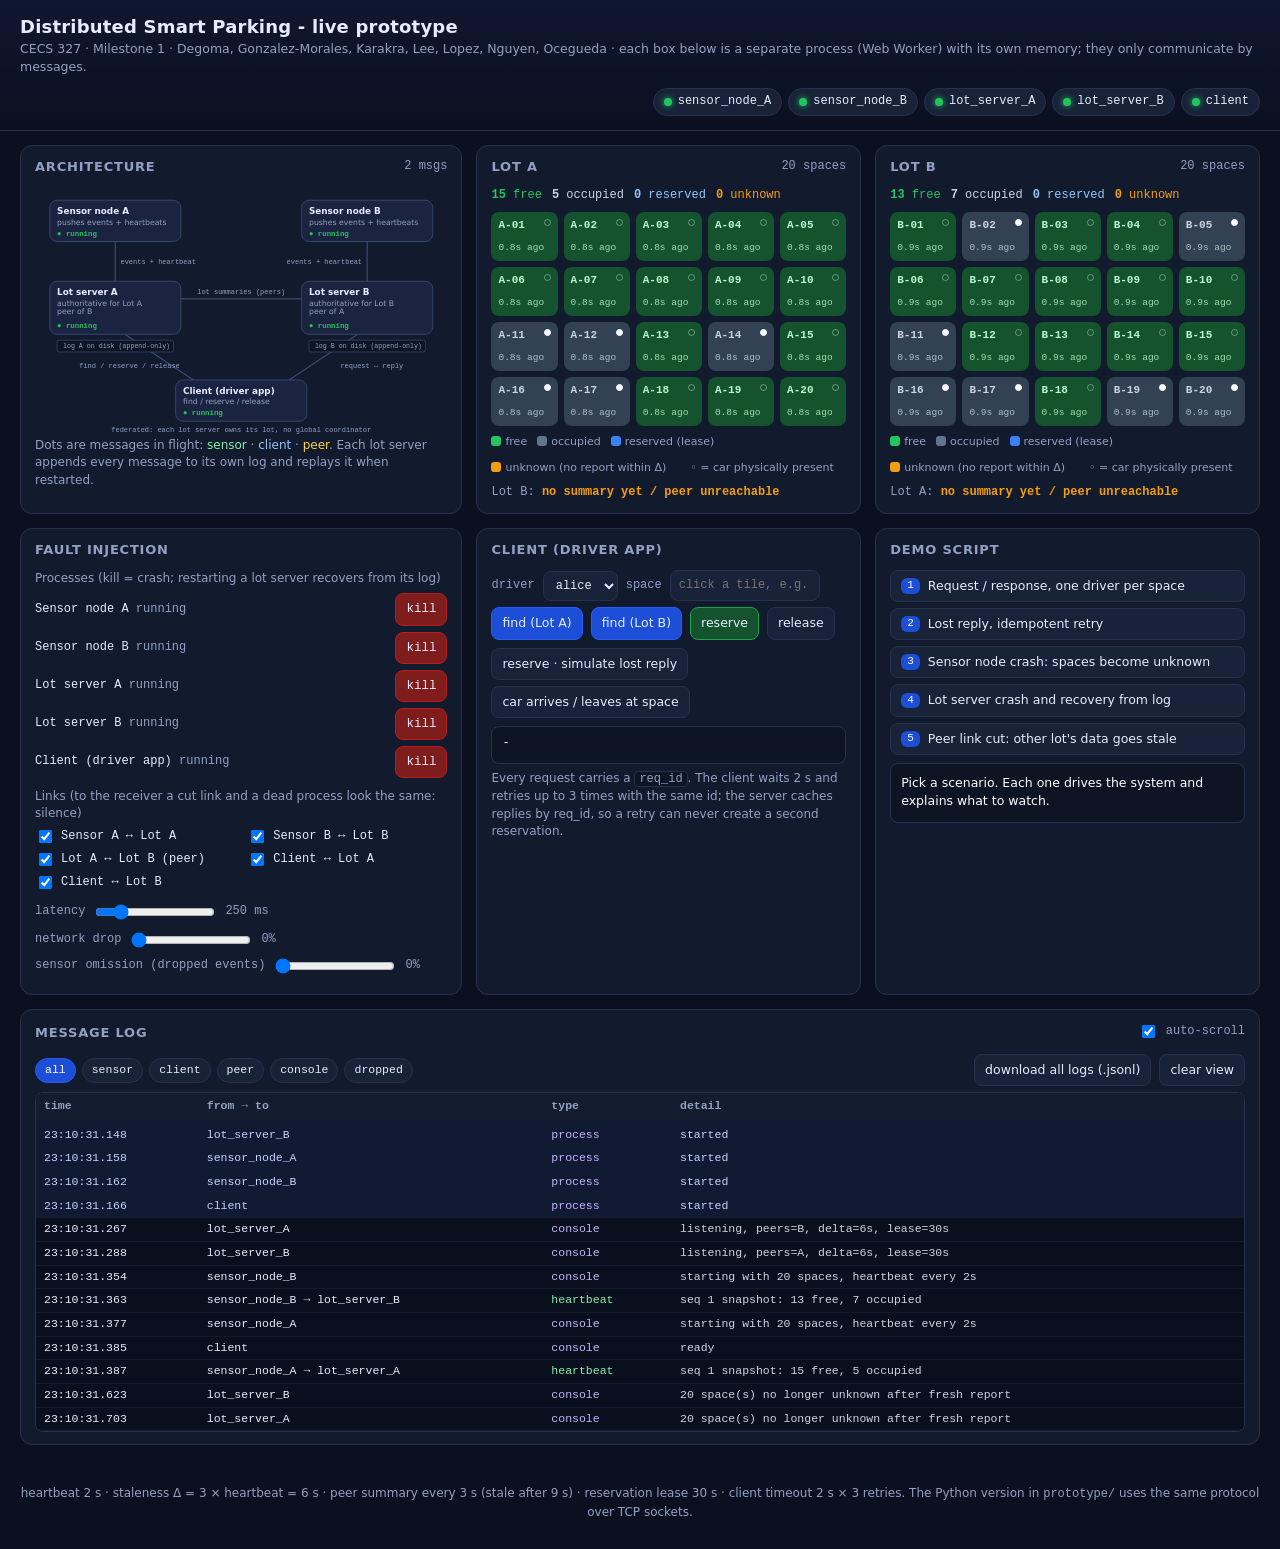
==== web/index.html @ 63653c77 "Web demo: dashboard page with lot maps, client panel and message log" ====
<!DOCTYPE html>
<html lang="en">
<head>
  <meta charset="utf-8">
  <meta name="viewport" content="width=device-width, initial-scale=1">
  <title>Distributed Smart Parking - CECS 327</title>
  <meta name="description" content="Milestone 1 prototype: sensor nodes, two lot servers and a driver client running as separate processes that only communicate by messages.">
  <link rel="stylesheet" href="style.css">
</head>
<body>

<header>
  <div>
    <h1>Distributed Smart Parking - live prototype</h1>
    <div class="sub">
      CECS 327 · Milestone 1 · Degoma, Gonzalez-Morales, Karakra, Lee, Lopez, Nguyen, Ocegueda ·
      each box below is a separate process (Web Worker) with its own memory; they only communicate by messages.
    </div>
  </div>
  <div class="pills" id="pills"></div>
</header>

<main>

  <!-- architecture diagram, drawn by diagram.js -->
  <section class="card">
    <h2>Architecture <span class="r" id="msgcount">0 msgs</span></h2>
    <svg id="diagram" viewBox="0 0 560 340" role="img"
         aria-label="Two sensor nodes push to two lot servers, which exchange summaries as peers; the client talks to either lot server."></svg>
    <div class="hint">
      Dots are messages in flight:
      <span style="color:#86efac">sensor</span> ·
      <span style="color:#93c5fd">client</span> ·
      <span style="color:#fcd34d">peer</span>.
      Each lot server appends every message to its own log and replays it when restarted.
    </div>
  </section>

  <!-- lot maps, filled by ui.js -->
  <section class="card" id="lotA"></section>
  <section class="card" id="lotB"></section>

  <section class="card">
    <h2>Fault injection</h2>
    <div class="hint" style="margin-bottom:6px">Processes (kill = crash; restarting a lot server recovers from its log)</div>
    <div class="procs" id="procs"></div>

    <div class="hint" style="margin:10px 0 4px">Links (to the receiver a cut link and a dead process look the same: silence)</div>
    <div class="links" id="links"></div>

    <div class="row" style="margin-top:10px">
      <label class="sl">latency
        <input type="range" id="latency" min="0" max="1500" step="50" value="250">
        <span id="latencyv">250 ms</span>
      </label>
      <label class="sl">network drop
        <input type="range" id="drop" min="0" max="0.6" step="0.05" value="0">
        <span id="dropv">0%</span>
      </label>
    </div>
    <div class="row">
      <label class="sl">sensor omission (dropped events)
        <input type="range" id="omit" min="0" max="0.8" step="0.1" value="0">
        <span id="omitv">0%</span>
      </label>
    </div>
  </section>

  <section class="card">
    <h2>Client (driver app)</h2>
    <div class="row">
      <label class="sl">driver
        <select id="who">
          <option>alice</option>
          <option>bob</option>
          <option>carol</option>
        </select>
      </label>
      <label class="sl">space
        <input type="text" id="space" placeholder="click a tile, e.g. A-03" style="width:150px">
      </label>
    </div>
    <div class="row">
      <button class="primary" id="btnFindA">find (Lot A)</button>
      <button class="primary" id="btnFindB">find (Lot B)</button>
      <button class="ok" id="btnReserve">reserve</button>
      <button id="btnRelease">release</button>
      <button id="btnLost" title="Sends the request, ignores the first reply, then retries with the same req_id">reserve · simulate lost reply</button>
    </div>
    <div class="row">
      <button id="btnCar" title="Tell the sensor node a car arrived at / left the selected space">car arrives / leaves at space</button>
    </div>
    <div class="reply" id="reply">-</div>
    <div class="hint" style="margin-top:6px">
      Every request carries a <kbd>req_id</kbd>. The client waits 2 s and retries up to 3 times with the same id;
      the server caches replies by req_id, so a retry can never create a second reservation.
    </div>
  </section>

  <section class="card">
    <h2>Demo script</h2>
    <div class="scen" id="scen"></div>
    <div class="narr" id="narr"><div>Pick a scenario. Each one drives the system and explains what to watch.</div></div>
  </section>

  <section class="card span3">
    <h2>Message log
      <span class="r"><label class="sl" style="display:inline-flex"><input type="checkbox" id="autoscroll" checked> auto-scroll</label></span>
    </h2>
    <div class="row" style="justify-content:space-between">
      <div class="chips" id="chips"></div>
      <div class="row" style="margin:0">
        <button id="btnDownload">download all logs (.jsonl)</button>
        <button id="btnClear">clear view</button>
      </div>
    </div>
    <div class="logwrap" id="logwrap">
      <table>
        <thead><tr><th>time</th><th>from → to</th><th>type</th><th>detail</th></tr></thead>
        <tbody id="log"></tbody>
      </table>
    </div>
  </section>

</main>

<footer>
  heartbeat 2 s · staleness Δ = 3 × heartbeat = 6 s · peer summary every 3 s (stale after 9 s) ·
  reservation lease 30 s · client timeout 2 s × 3 retries.
  The Python version in <code>prototype/</code> uses the same protocol over TCP sockets.
</footer>

<script src="js/config.js"></script>
<script src="js/network.js"></script>
<script src="js/ui.js"></script>
<script src="js/diagram.js"></script>
<script src="js/scenarios.js"></script>
<script src="js/main.js"></script>
</body>
</html>
---- web/style.css ----
/* Smart parking demo - styles */
:root {
  --bg: #0b1020;
  --panel: #121a2e;
  --panel-2: #182238;
  --line: #26324d;
  --text: #e6ecff;
  --muted: #93a0c2;

  /* space states */
  --free: #22c55e;
  --occupied: #64748b;
  --reserved: #3b82f6;
  --unknown: #f59e0b;
  --err: #ef4444;
  --accent: #7c9cff;

  --radius: 12px;
  --font: ui-sans-serif, system-ui, -apple-system, "Segoe UI", Roboto, Inter, sans-serif;
  --mono: ui-monospace, SFMono-Regular, Menlo, Consolas, monospace;
}
* {
  box-sizing: border-box;
}
html,body {
  margin: 0;
  background: var(--bg);
  color: var(--text);
  font-family: var(--font);
  font-size: 14px;
  line-height: 1.45;
}
a {
  color: var(--accent);
}
header {
  display: flex;
  flex-wrap: wrap;
  align-items: center;
  gap: 12px 24px;
  padding: 14px 20px;
  border-bottom: 1px solid var(--line);
  background: linear-gradient(180deg,#0f1730,#0b1020);
}
header h1 {
  font-size: 18px;
  margin: 0;
  font-weight: 700;
  letter-spacing: .2px;
}
header .sub {
  color: var(--muted);
  font-size: 12.5px;
}
.pills {
  display: flex;
  flex-wrap: wrap;
  gap: 6px;
  margin-left: auto;
}
.pill {
  display: inline-flex;
  align-items: center;
  gap: 6px;
  padding: 4px 10px;
  border-radius: 999px;
  background: var(--panel-2);
  border: 1px solid var(--line);
  font-size: 12px;
  font-family: var(--mono);
}
.pill i {
  width: 8px;
  height: 8px;
  border-radius: 50%;
  background: var(--free);
  box-shadow: 0 0 6px var(--free);
}
.pill.dead i {
  background: var(--err);
  box-shadow: 0 0 6px var(--err);
}
main {
  display: grid;
  grid-template-columns: 1.15fr 1fr 1fr;
  gap: 14px;
  padding: 14px 20px 40px;
  max-width: 1700px;
  margin: 0 auto;
}
.card {
  background: var(--panel);
  border: 1px solid var(--line);
  border-radius: var(--radius);
  padding: 12px 14px;
  min-width: 0;
}
.card h2 {
  font-size: 13px;
  text-transform: uppercase;
  letter-spacing: .8px;
  color: var(--muted);
  margin: 0 0 10px;
  font-weight: 600;
  display: flex;
  align-items: center;
  gap: 8px;
}
.card h2 .r {
  margin-left: auto;
  text-transform: none;
  letter-spacing: 0;
  font-weight: 500;
  font-family: var(--mono);
  font-size: 12px;
}
.span2 {
  grid-column: span 2;
}
.span3 {
  grid-column: span 3;
}

/* diagram */
#diagram {
  width: 100%;
  height: auto;
  display: block;
}
.node rect {
  fill: #1a2440;
  stroke: #3a4a70;
  stroke-width: 1.2;
  rx: 10;
}
.node.dead rect {
  stroke: var(--err);
  fill: #2a1420;
  stroke-dasharray: 4 3;
}
.node text {
  fill: var(--text);
  font-size: 12px;
  font-family: var(--font);
  font-weight: 600;
}
.node .role {
  fill: var(--muted);
  font-weight: 400;
  font-size: 10.5px;
}
.node .st {
  font-size: 10px;
  font-family: var(--mono);
  fill: var(--free);
}
.node.dead .st {
  fill: var(--err);
}
.edge {
  stroke: #3a4a70;
  stroke-width: 1.6;
  fill: none;
}
.edge.cut {
  stroke: var(--err);
  stroke-dasharray: 5 4;
}
.edge.flash {
  stroke: var(--accent);
  stroke-width: 2.4;
}
.elabel {
  fill: var(--muted);
  font-size: 9.5px;
  font-family: var(--mono);
}
.disk rect {
  fill: #0d1424;
  stroke: #3a4a70;
  rx: 3;
}
.disk text {
  fill: var(--muted);
  font-size: 9px;
  font-family: var(--mono);
}
.dot {
  fill: #c7d2fe;
  filter: drop-shadow(0 0 3px #7c9cff);
}
.dot.sensor {
  fill: #86efac;
}
.dot.client {
  fill: #93c5fd;
}
.dot.peer {
  fill: #fcd34d;
}
.dot.dropped {
  fill: var(--err);
}

/* lots */
.lot-sum {
  display: flex;
  gap: 10px;
  flex-wrap: wrap;
  margin-bottom: 8px;
  font-family: var(--mono);
  font-size: 12px;
}
.lot-sum b {
  font-weight: 700;
}
.grid {
  display: grid;
  grid-template-columns: repeat(5,1fr);
  gap: 6px;
}
.tile {
  position: relative;
  aspect-ratio: 1.35;
  border-radius: 8px;
  border: 1.5px solid transparent;
  display: flex;
  flex-direction: column;
  justify-content: space-between;
  padding: 5px 6px;
  cursor: pointer;
  font-family: var(--mono);
  font-size: 11px;
  transition: transform .12s,box-shadow .12s;
  background: #243049;
  color: #cbd5e1;
  user-select: none;
}
.tile:hover {
  transform: translateY(-1px);
}
.tile.sel {
  border-color: #fff;
  box-shadow: 0 0 0 2px rgba(255,255,255,.25);
}
.tile.free {
  background: #14532d;
  color: #bbf7d0;
}
.tile.occupied {
  background: #334155;
  color: #cbd5e1;
}
.tile.reserved {
  background: #1e3a8a;
  color: #bfdbfe;
}
.tile.unknown {
  background: repeating-linear-gradient(45deg,#4a3410 0 6px,#5c4214 6px 12px);
  color: #fde68a;
}
.tile .id {
  font-weight: 700;
}
.tile .meta {
  font-size: 9.5px;
  opacity: .85;
  white-space: nowrap;
  overflow: hidden;
  text-overflow: ellipsis;
}
.tile .car {
  position: absolute;
  right: 6px;
  top: 6px;
  width: 7px;
  height: 7px;
  border-radius: 50%;
  background: transparent;
  border: 1px solid rgba(255,255,255,.35);
}
.tile .car.on {
  background: #f8fafc;
  border-color: #f8fafc;
}
.peerview {
  margin-top: 8px;
  font-family: var(--mono);
  font-size: 12px;
  color: var(--muted);
}
.peerview .stale {
  color: var(--unknown);
  font-weight: 700;
}
.legend {
  display: flex;
  gap: 10px;
  flex-wrap: wrap;
  margin-top: 8px;
  font-size: 11px;
  color: var(--muted);
}
.legend span::before {
  content: "";
  display: inline-block;
  width: 10px;
  height: 10px;
  border-radius: 3px;
  margin-right: 4px;
  vertical-align: -1px;
}
.legend .f::before {
  background: var(--free);
}
.legend .o::before {
  background: var(--occupied);
}
.legend .r::before {
  background: var(--reserved);
}
.legend .u::before {
  background: var(--unknown);
}

/* controls */
button {
  font: inherit;
  color: var(--text);
  background: var(--panel-2);
  border: 1px solid var(--line);
  border-radius: 8px;
  padding: 6px 10px;
  cursor: pointer;
  font-size: 12.5px;
}
button:hover {
  border-color: var(--accent);
}
button.primary {
  background: #1d4ed8;
  border-color: #2b5cf0;
}
button.danger {
  background: #7f1d1d;
  border-color: #b91c1c;
}
button.ok {
  background: #14532d;
  border-color: #16a34a;
}
button:disabled {
  opacity: .45;
  cursor: not-allowed;
}
.row {
  display: flex;
  gap: 8px;
  flex-wrap: wrap;
  align-items: center;
  margin: 6px 0;
}
.procs {
  display: grid;
  grid-template-columns: 1fr auto;
  gap: 6px 10px;
  align-items: center;
  font-family: var(--mono);
  font-size: 12px;
}
.links {
  display: grid;
  grid-template-columns: 1fr 1fr;
  gap: 4px 12px;
  font-family: var(--mono);
  font-size: 12px;
}
.links label {
  display: flex;
  align-items: center;
  gap: 6px;
  cursor: pointer;
}
label.sl {
  display: flex;
  align-items: center;
  gap: 8px;
  font-size: 12px;
  color: var(--muted);
  font-family: var(--mono);
}
input[type=range] {
  width: 120px;
}
select,input[type=text] {
  font: inherit;
  background: var(--panel-2);
  color: var(--text);
  border: 1px solid var(--line);
  border-radius: 8px;
  padding: 6px 8px;
}
.reply {
  margin-top: 8px;
  padding: 8px 10px;
  border-radius: 8px;
  background: #0d1424;
  border: 1px solid var(--line);
  font-family: var(--mono);
  font-size: 12px;
  min-height: 38px;
  white-space: pre-wrap;
}
.reply.ok {
  border-color: #16a34a;
}
.reply.warn {
  border-color: var(--unknown);
}
.reply.err {
  border-color: var(--err);
}
.scen {
  display: grid;
  gap: 6px;
}
.scen button {
  text-align: left;
  display: flex;
  gap: 8px;
  align-items: center;
}
.scen button .n {
  background: #1d4ed8;
  color: #fff;
  border-radius: 6px;
  padding: 0 6px;
  font-family: var(--mono);
  font-size: 11px;
}
.narr {
  margin-top: 8px;
  padding: 8px 10px;
  border-radius: 8px;
  background: #0d1424;
  border: 1px solid var(--line);
  font-size: 12.5px;
  min-height: 60px;
  max-height: 140px;
  overflow: auto;
}
.narr div {
  padding: 2px 0;
  border-bottom: 1px dashed #1f2a44;
}
.narr div:last-child {
  border: 0;
  color: #fff;
}

/* log */
.logwrap {
  max-height: 340px;
  overflow: auto;
  border: 1px solid var(--line);
  border-radius: 8px;
  background: #0a0f1d;
}
table {
  width: 100%;
  border-collapse: collapse;
  font-family: var(--mono);
  font-size: 11.5px;
}
th {
  position: sticky;
  top: 0;
  background: #141c30;
  text-align: left;
  padding: 5px 8px;
  color: var(--muted);
  font-weight: 600;
  border-bottom: 1px solid var(--line);
}
td {
  padding: 3px 8px;
  border-bottom: 1px solid #131b2e;
  vertical-align: top;
  white-space: nowrap;
}
td.detail {
  white-space: normal;
  color: #cbd5e1;
  max-width: 800px;
}
tr.sensor td.type {
  color: #86efac;
}
tr.client td.type {
  color: #93c5fd;
}
tr.peer td.type {
  color: #fcd34d;
}
tr.console td.type {
  color: #c4b5fd;
}
tr.dropped td {
  color: var(--err);
}
tr.recover td {
  color: #86efac;
  font-weight: 700;
}
tr.warn td.detail {
  color: #fde68a;
}
tr.err td.detail {
  color: #fca5a5;
}
tr.demo td {
  background: #101a33;
  color: #c7d2fe;
}
.chips {
  display: flex;
  gap: 6px;
  flex-wrap: wrap;
}
.chip {
  padding: 3px 9px;
  border-radius: 999px;
  border: 1px solid var(--line);
  background: var(--panel-2);
  font-size: 11.5px;
  cursor: pointer;
  font-family: var(--mono);
}
.chip.on {
  background: #1d4ed8;
  border-color: #2b5cf0;
  color: #fff;
}
.hint {
  color: var(--muted);
  font-size: 12px;
}
footer {
  color: var(--muted);
  font-size: 12px;
  text-align: center;
  padding: 0 20px 30px;
}
kbd {
  font-family: var(--mono);
  background: #0d1424;
  border: 1px solid var(--line);
  border-radius: 4px;
  padding: 0 4px;
}

@media (max-width: 1180px) {
  main { grid-template-columns: 1fr 1fr; }
  .span3, .span2 { grid-column: span 2; }
}

@media (max-width: 760px) {
  main { grid-template-columns: 1fr; padding: 12px 16px 30px; }
  .span2, .span3 { grid-column: span 1; }
  .grid { grid-template-columns: repeat(4, 1fr); }
  header { padding: 12px 16px; }
}
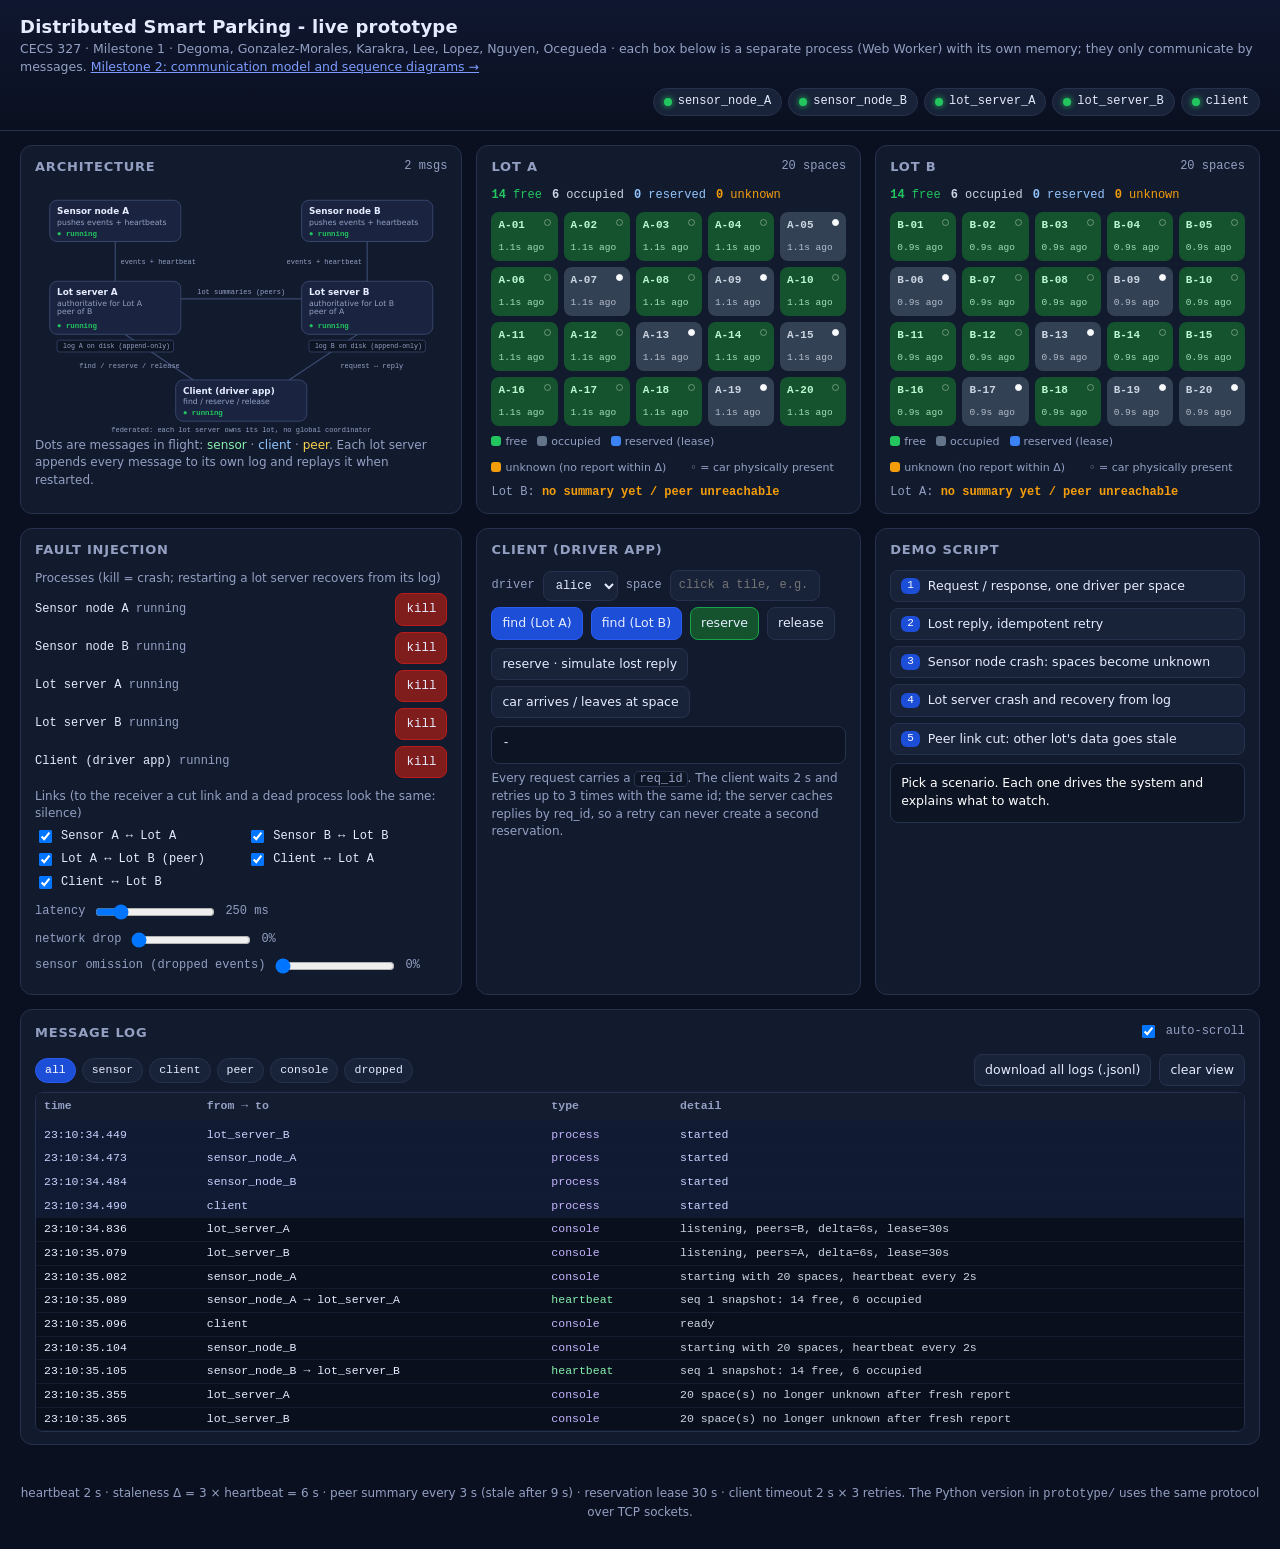
==== commit 350119bd: "Web: Milestone 2 page with communication model and sequence diagrams" ====
--- a/web/index.html
+++ b/web/index.html
@@ -15,6 +15,7 @@
     <div class="sub">
       CECS 327 · Milestone 1 · Degoma, Gonzalez-Morales, Karakra, Lee, Lopez, Nguyen, Ocegueda ·
       each box below is a separate process (Web Worker) with its own memory; they only communicate by messages.
+      <a href="m2.html" style="color:#7c9cff">Milestone 2: communication model and sequence diagrams &rarr;</a>
     </div>
   </div>
   <div class="pills" id="pills"></div>
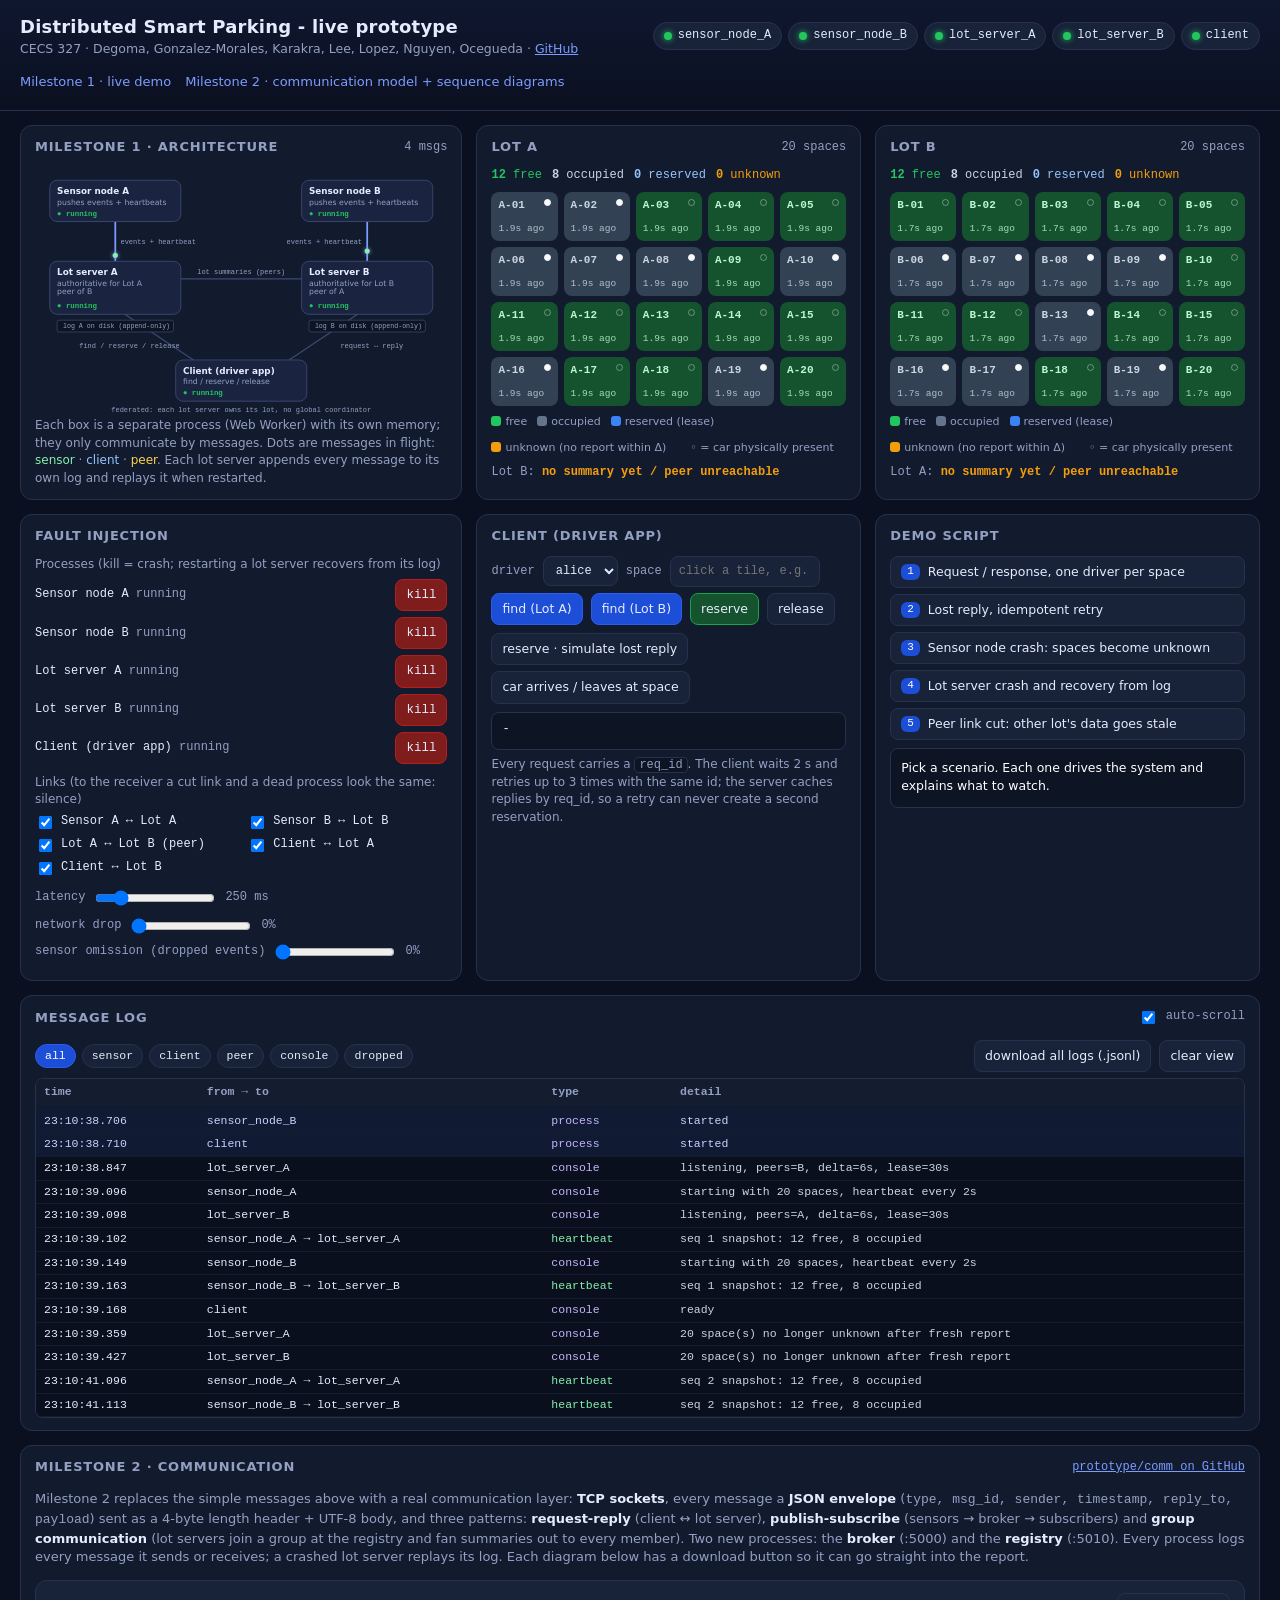
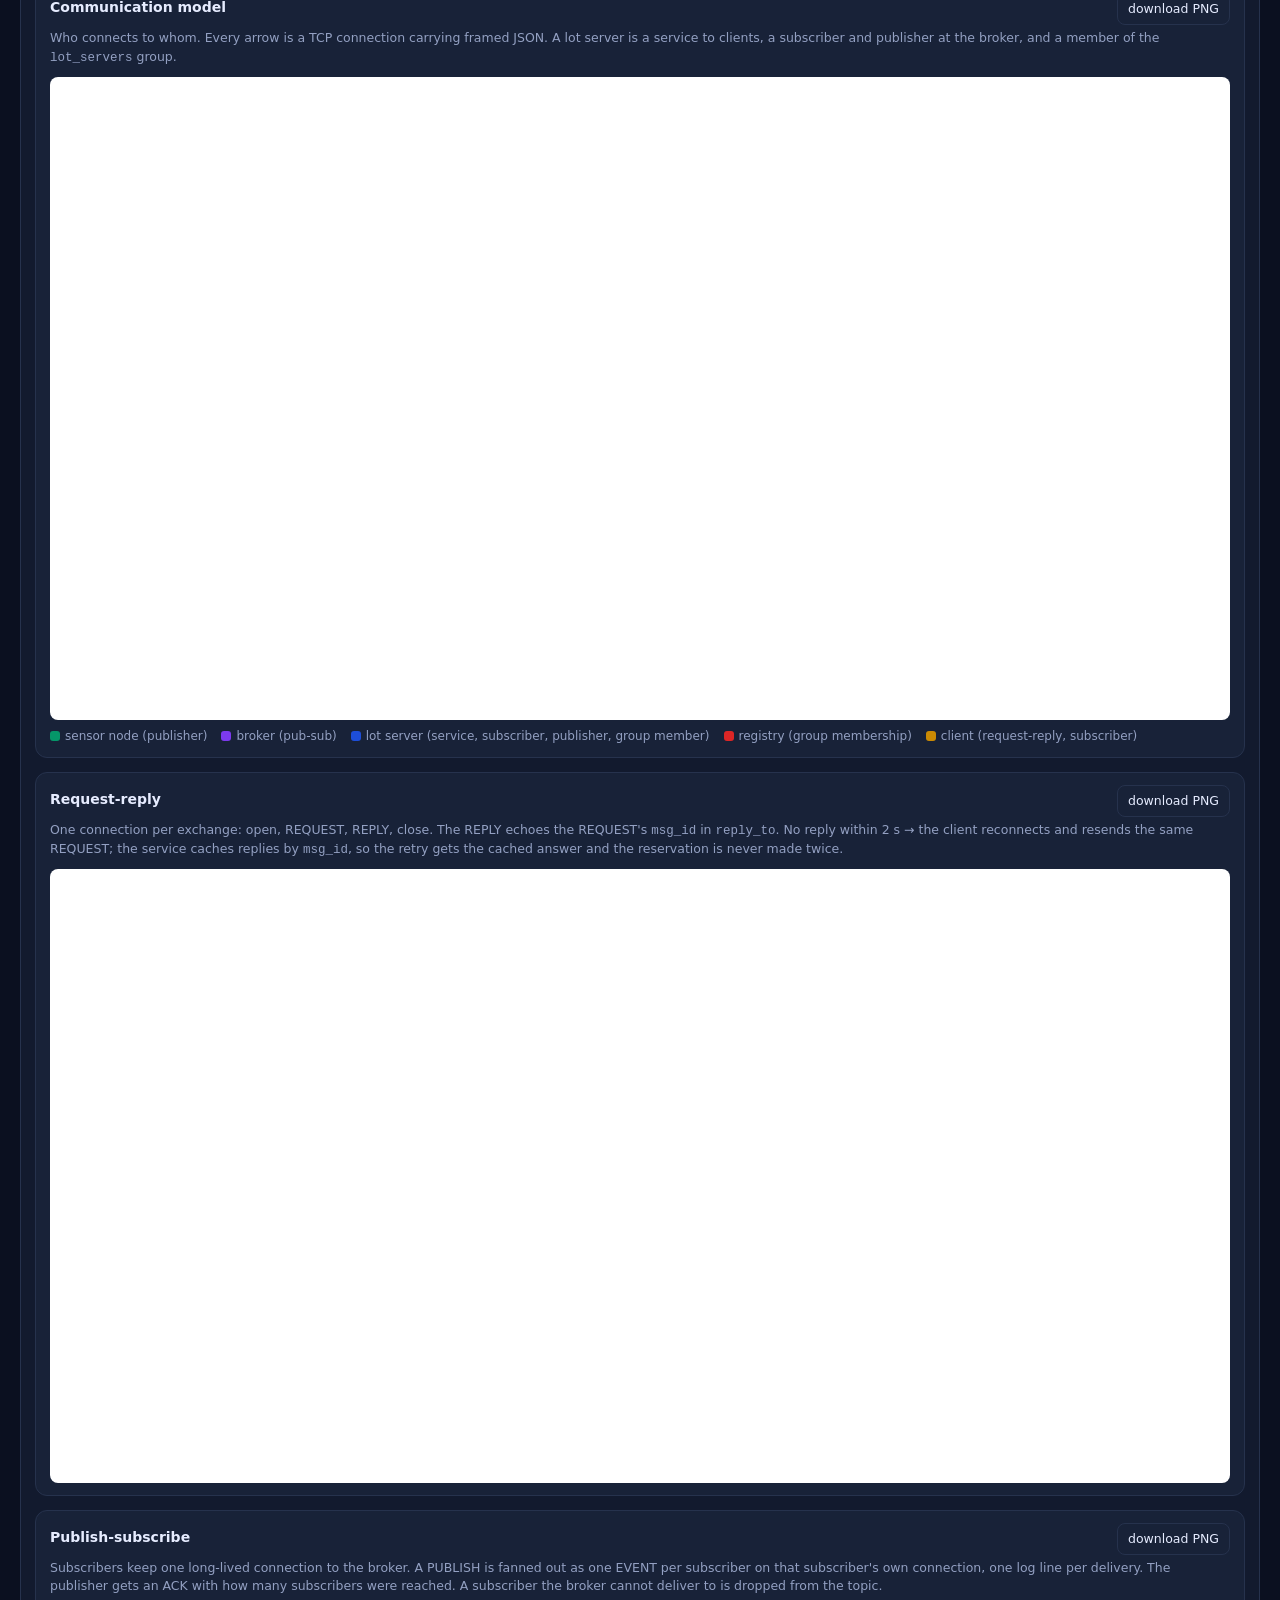
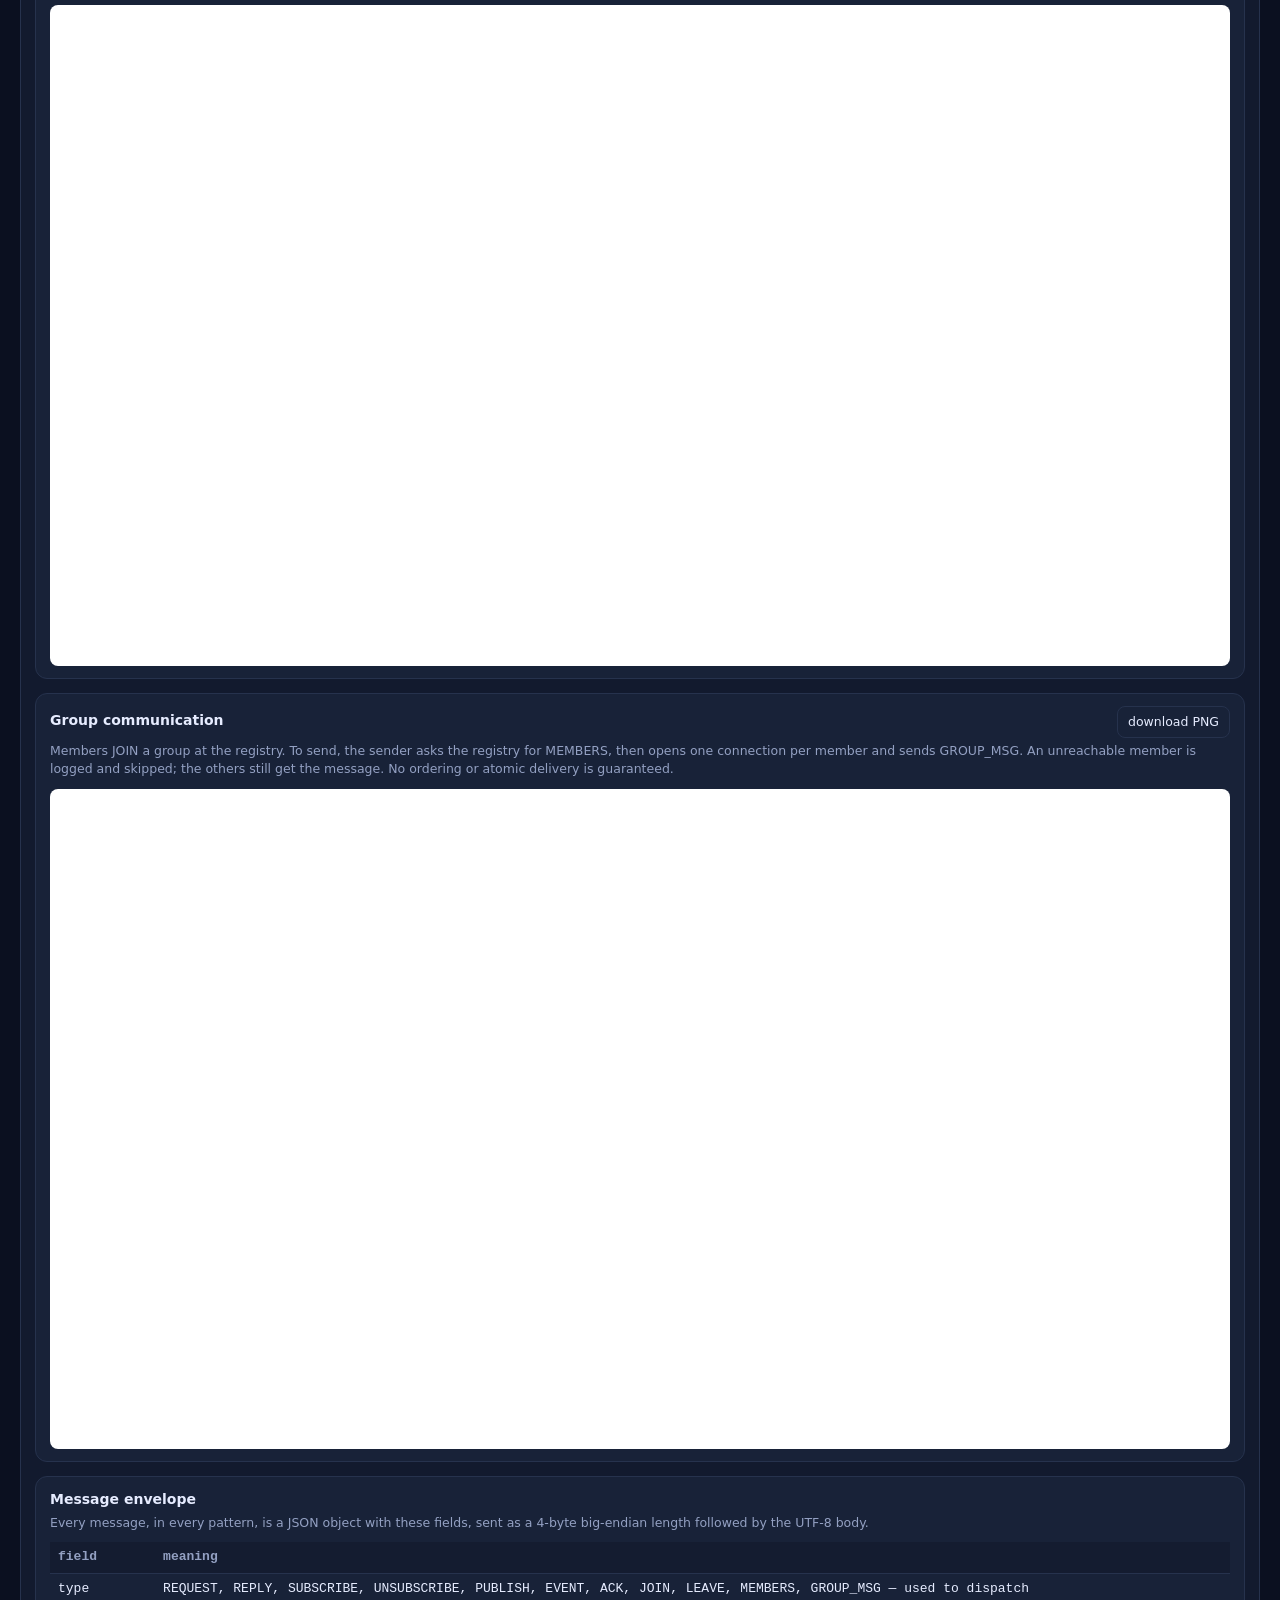
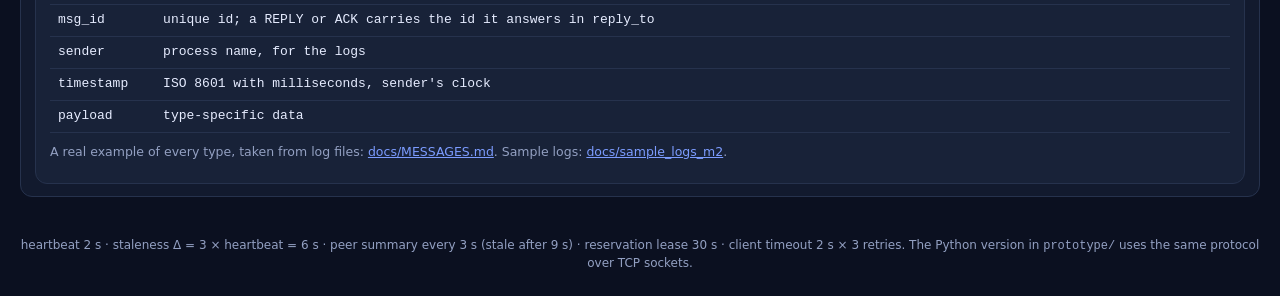
==== commit dec95608: "Web: both milestones on one page, Milestone 2 section with nav; m2.html redirects" ====
--- a/web/index.html
+++ b/web/index.html
@@ -4,7 +4,7 @@
   <meta charset="utf-8">
   <meta name="viewport" content="width=device-width, initial-scale=1">
   <title>Distributed Smart Parking - CECS 327</title>
-  <meta name="description" content="Milestone 1 prototype: sensor nodes, two lot servers and a driver client running as separate processes that only communicate by messages.">
+  <meta name="description" content="Distributed Smart Parking, CECS 327: Milestone 1 live demo (sensor nodes, lot servers, client as separate processes) and Milestone 2 communication layer (TCP sockets, JSON envelope, request-reply, pub-sub, group communication).">
   <link rel="stylesheet" href="style.css">
 </head>
 <body>
@@ -13,22 +13,26 @@
   <div>
     <h1>Distributed Smart Parking - live prototype</h1>
     <div class="sub">
-      CECS 327 · Milestone 1 · Degoma, Gonzalez-Morales, Karakra, Lee, Lopez, Nguyen, Ocegueda ·
-      each box below is a separate process (Web Worker) with its own memory; they only communicate by messages.
-      <a href="m2.html" style="color:#7c9cff">Milestone 2: communication model and sequence diagrams &rarr;</a>
+      CECS 327 · Degoma, Gonzalez-Morales, Karakra, Lee, Lopez, Nguyen, Ocegueda ·
+      <a href="https://github.com/forgehk/cecs327-smart-parking">GitHub</a>
     </div>
   </div>
   <div class="pills" id="pills"></div>
+  <nav class="nav">
+    <a href="#milestone-1">Milestone 1 · live demo</a>
+    <a href="#milestone-2">Milestone 2 · communication model + sequence diagrams</a>
+  </nav>
 </header>
 
 <main>
 
   <!-- architecture diagram, drawn by diagram.js -->
-  <section class="card">
-    <h2>Architecture <span class="r" id="msgcount">0 msgs</span></h2>
+  <section class="card" id="milestone-1">
+    <h2>Milestone 1 · Architecture <span class="r" id="msgcount">0 msgs</span></h2>
     <svg id="diagram" viewBox="0 0 560 340" role="img"
          aria-label="Two sensor nodes push to two lot servers, which exchange summaries as peers; the client talks to either lot server."></svg>
     <div class="hint">
+      Each box is a separate process (Web Worker) with its own memory; they only communicate by messages.
       Dots are messages in flight:
       <span style="color:#86efac">sensor</span> ·
       <span style="color:#93c5fd">client</span> ·
@@ -123,6 +127,68 @@
     </div>
   </section>
 
+  <!-- ===================== Milestone 2: communication ===================== -->
+  <section class="card span3" id="milestone-2">
+    <h2>Milestone 2 · Communication <span class="r"><a href="https://github.com/forgehk/cecs327-smart-parking/tree/main/prototype/comm">prototype/comm on GitHub</a></span></h2>
+    <p class="steps">
+      Milestone 2 replaces the simple messages above with a real communication layer: <b>TCP sockets</b>, every message a <b>JSON envelope</b>
+      (<code>type, msg_id, sender, timestamp, reply_to, payload</code>) sent as a 4-byte length header + UTF-8 body, and three patterns:
+      <b>request-reply</b> (client ↔ lot server), <b>publish-subscribe</b> (sensors → broker → subscribers) and <b>group communication</b>
+      (lot servers join a group at the registry and fan summaries out to every member).
+      Two new processes: the <b>broker</b> (:5000) and the <b>registry</b> (:5010).
+      Every process logs every message it sends or receives; a crashed lot server replays its log.
+      Each diagram below has a download button so it can go straight into the report.
+    </p>
+
+    <div class="m2">
+      <div class="fig">
+        <div class="bar"><h3>Communication model</h3><button data-dl="model">download PNG</button></div>
+        <p>Who connects to whom. Every arrow is a TCP connection carrying framed JSON. A lot server is a service to clients, a subscriber and publisher at the broker, and a member of the <code>lot_servers</code> group.</p>
+        <svg id="model" viewBox="0 0 1000 545" role="img" aria-label="Communication model"></svg>
+        <div class="m2legend">
+          <span><i style="background:#059669"></i>sensor node (publisher)</span>
+          <span><i style="background:#7c3aed"></i>broker (pub-sub)</span>
+          <span><i style="background:#1d4ed8"></i>lot server (service, subscriber, publisher, group member)</span>
+          <span><i style="background:#dc2626"></i>registry (group membership)</span>
+          <span><i style="background:#ca8a04"></i>client (request-reply, subscriber)</span>
+        </div>
+      </div>
+
+      <div class="fig">
+        <div class="bar"><h3>Request-reply</h3><button data-dl="rr">download PNG</button></div>
+        <p>One connection per exchange: open, REQUEST, REPLY, close. The REPLY echoes the REQUEST's <code>msg_id</code> in <code>reply_to</code>. No reply within 2 s → the client reconnects and resends the same REQUEST; the service caches replies by <code>msg_id</code>, so the retry gets the cached answer and the reservation is never made twice.</p>
+        <svg id="rr" viewBox="0 0 1000 520" role="img" aria-label="Request-reply sequence diagram"></svg>
+      </div>
+
+      <div class="fig">
+        <div class="bar"><h3>Publish-subscribe</h3><button data-dl="ps">download PNG</button></div>
+        <p>Subscribers keep one long-lived connection to the broker. A PUBLISH is fanned out as one EVENT per subscriber on that subscriber's own connection, one log line per delivery. The publisher gets an ACK with how many subscribers were reached. A subscriber the broker cannot deliver to is dropped from the topic.</p>
+        <svg id="ps" viewBox="0 0 1000 560" role="img" aria-label="Publish-subscribe sequence diagram"></svg>
+      </div>
+
+      <div class="fig">
+        <div class="bar"><h3>Group communication</h3><button data-dl="grp">download PNG</button></div>
+        <p>Members JOIN a group at the registry. To send, the sender asks the registry for MEMBERS, then opens one connection per member and sends GROUP_MSG. An unreachable member is logged and skipped; the others still get the message. No ordering or atomic delivery is guaranteed.</p>
+        <svg id="grp" viewBox="0 0 1000 560" role="img" aria-label="Group communication sequence diagram"></svg>
+      </div>
+
+      <div class="fig">
+        <h3>Message envelope</h3>
+        <p>Every message, in every pattern, is a JSON object with these fields, sent as a 4-byte big-endian length followed by the UTF-8 body.</p>
+        <table>
+          <tr><th>field</th><th>meaning</th></tr>
+          <tr><td><code>type</code></td><td>REQUEST, REPLY, SUBSCRIBE, UNSUBSCRIBE, PUBLISH, EVENT, ACK, JOIN, LEAVE, MEMBERS, GROUP_MSG — used to dispatch</td></tr>
+          <tr><td><code>msg_id</code></td><td>unique id; a REPLY or ACK carries the id it answers in <code>reply_to</code></td></tr>
+          <tr><td><code>sender</code></td><td>process name, for the logs</td></tr>
+          <tr><td><code>timestamp</code></td><td>ISO 8601 with milliseconds, sender's clock</td></tr>
+          <tr><td><code>payload</code></td><td>type-specific data</td></tr>
+        </table>
+        <p style="margin-top:10px">A real example of every type, taken from log files: <a href="https://github.com/forgehk/cecs327-smart-parking/blob/main/docs/MESSAGES.md">docs/MESSAGES.md</a>.
+          Sample logs: <a href="https://github.com/forgehk/cecs327-smart-parking/tree/main/docs/sample_logs_m2">docs/sample_logs_m2</a>.</p>
+      </div>
+    </div>
+  </section>
+
 </main>
 
 <footer>
@@ -137,5 +203,6 @@
 <script src="js/diagram.js"></script>
 <script src="js/scenarios.js"></script>
 <script src="js/main.js"></script>
+<script src="js/m2.js"></script>
 </body>
 </html>
--- a/web/style.css
+++ b/web/style.css
@@ -570,3 +570,31 @@
   .grid { grid-template-columns: repeat(4, 1fr); }
   header { padding: 12px 16px; }
 }
+
+/* ---- Milestone 2 section: diagrams are drawn on white so the PNG export matches ---- */
+#milestone-2 .m2 { display: grid; grid-template-columns: 1fr; gap: 14px; }
+#milestone-2 .fig { background: var(--panel-2); border: 1px solid var(--line); border-radius: var(--radius); padding: 12px 14px; }
+#milestone-2 .fig h3 { margin: 0 0 4px; font-size: 14px; }
+#milestone-2 .fig p { margin: 4px 0 10px; color: var(--muted); font-size: 12.5px; }
+#milestone-2 .bar { display: flex; gap: 10px; align-items: center; justify-content: space-between; flex-wrap: wrap; }
+#milestone-2 svg { width: 100%; height: auto; display: block; background: #fff; border-radius: 8px; }
+#milestone-2 .lifeline { stroke: #b8c0d4; stroke-dasharray: 4 4; }
+#milestone-2 .actor rect { rx: 8; stroke-width: 1.5; fill: #fff; }
+#milestone-2 .actor text { font-size: 13px; font-weight: 600; text-anchor: middle; }
+#milestone-2 .msg line, #milestone-2 .msg path { stroke: #334155; stroke-width: 1.5; fill: none; }
+#milestone-2 .msg.dashed line { stroke-dasharray: 5 4; }
+#milestone-2 .msg.fail line { stroke: #dc2626; }
+#milestone-2 .msg text { font-size: 11.5px; font-family: var(--mono); text-anchor: middle; fill: #1b2338; }
+#milestone-2 .msg .sub { font-size: 10.5px; fill: #5b6680; font-family: var(--font); }
+#milestone-2 .note rect { fill: #fffbeb; stroke: #f59e0b; rx: 4; }
+#milestone-2 .note text { font-size: 11px; fill: #78350f; font-family: var(--font); }
+#milestone-2 .m2legend { display: flex; gap: 14px; flex-wrap: wrap; font-size: 12px; color: var(--muted); margin-top: 8px; }
+#milestone-2 .m2legend i { display: inline-block; width: 10px; height: 10px; border-radius: 3px; margin-right: 5px; vertical-align: -1px; }
+#milestone-2 table { border-collapse: collapse; width: 100%; font-size: 13px; }
+#milestone-2 th, #milestone-2 td { text-align: left; padding: 6px 8px; border-bottom: 1px solid var(--line); vertical-align: top; }
+#milestone-2 th { color: var(--muted); font-weight: 600; }
+#milestone-2 .steps { color: var(--muted); font-size: 13px; }
+#milestone-2 .steps b { color: var(--text); }
+.nav { display: flex; gap: 14px; font-size: 13px; width: 100%; }
+.nav a { color: var(--accent); text-decoration: none; padding: 3px 0; border-bottom: 1px solid transparent; }
+.nav a:hover { border-bottom-color: var(--accent); }
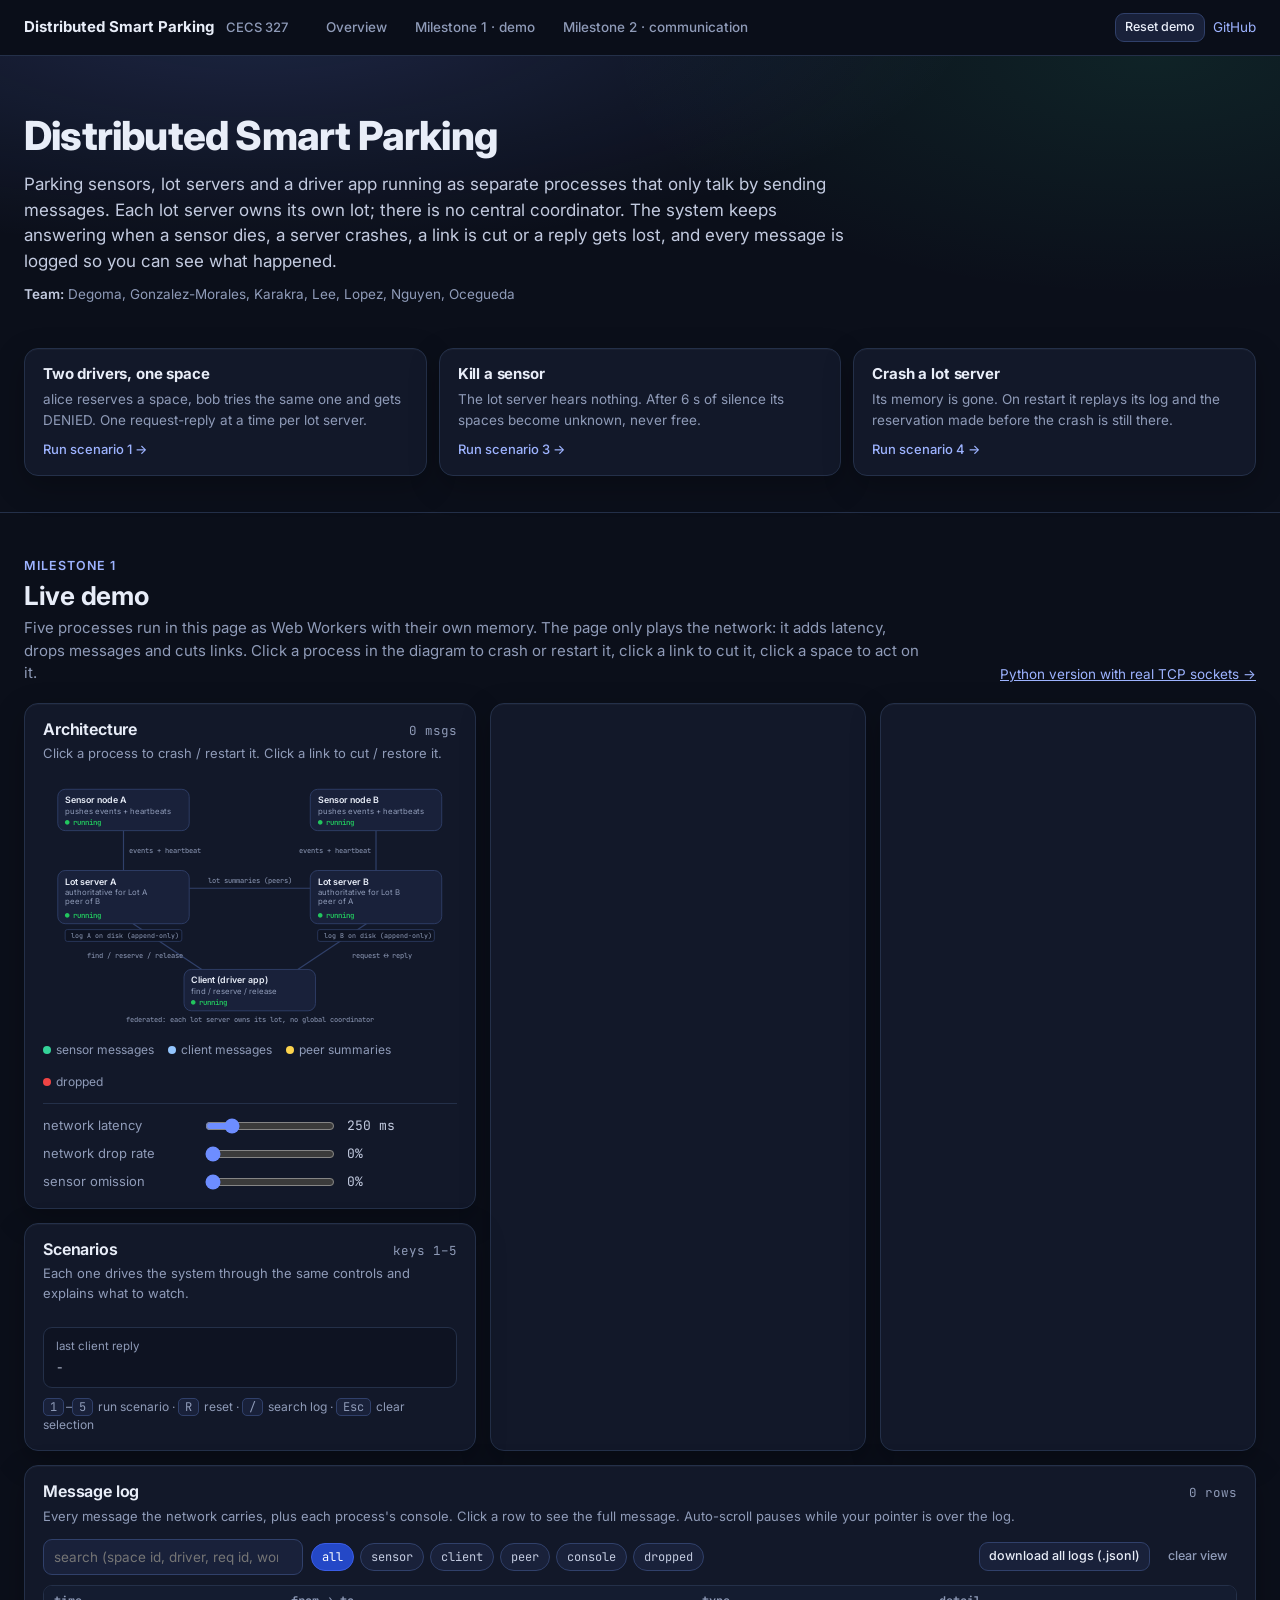
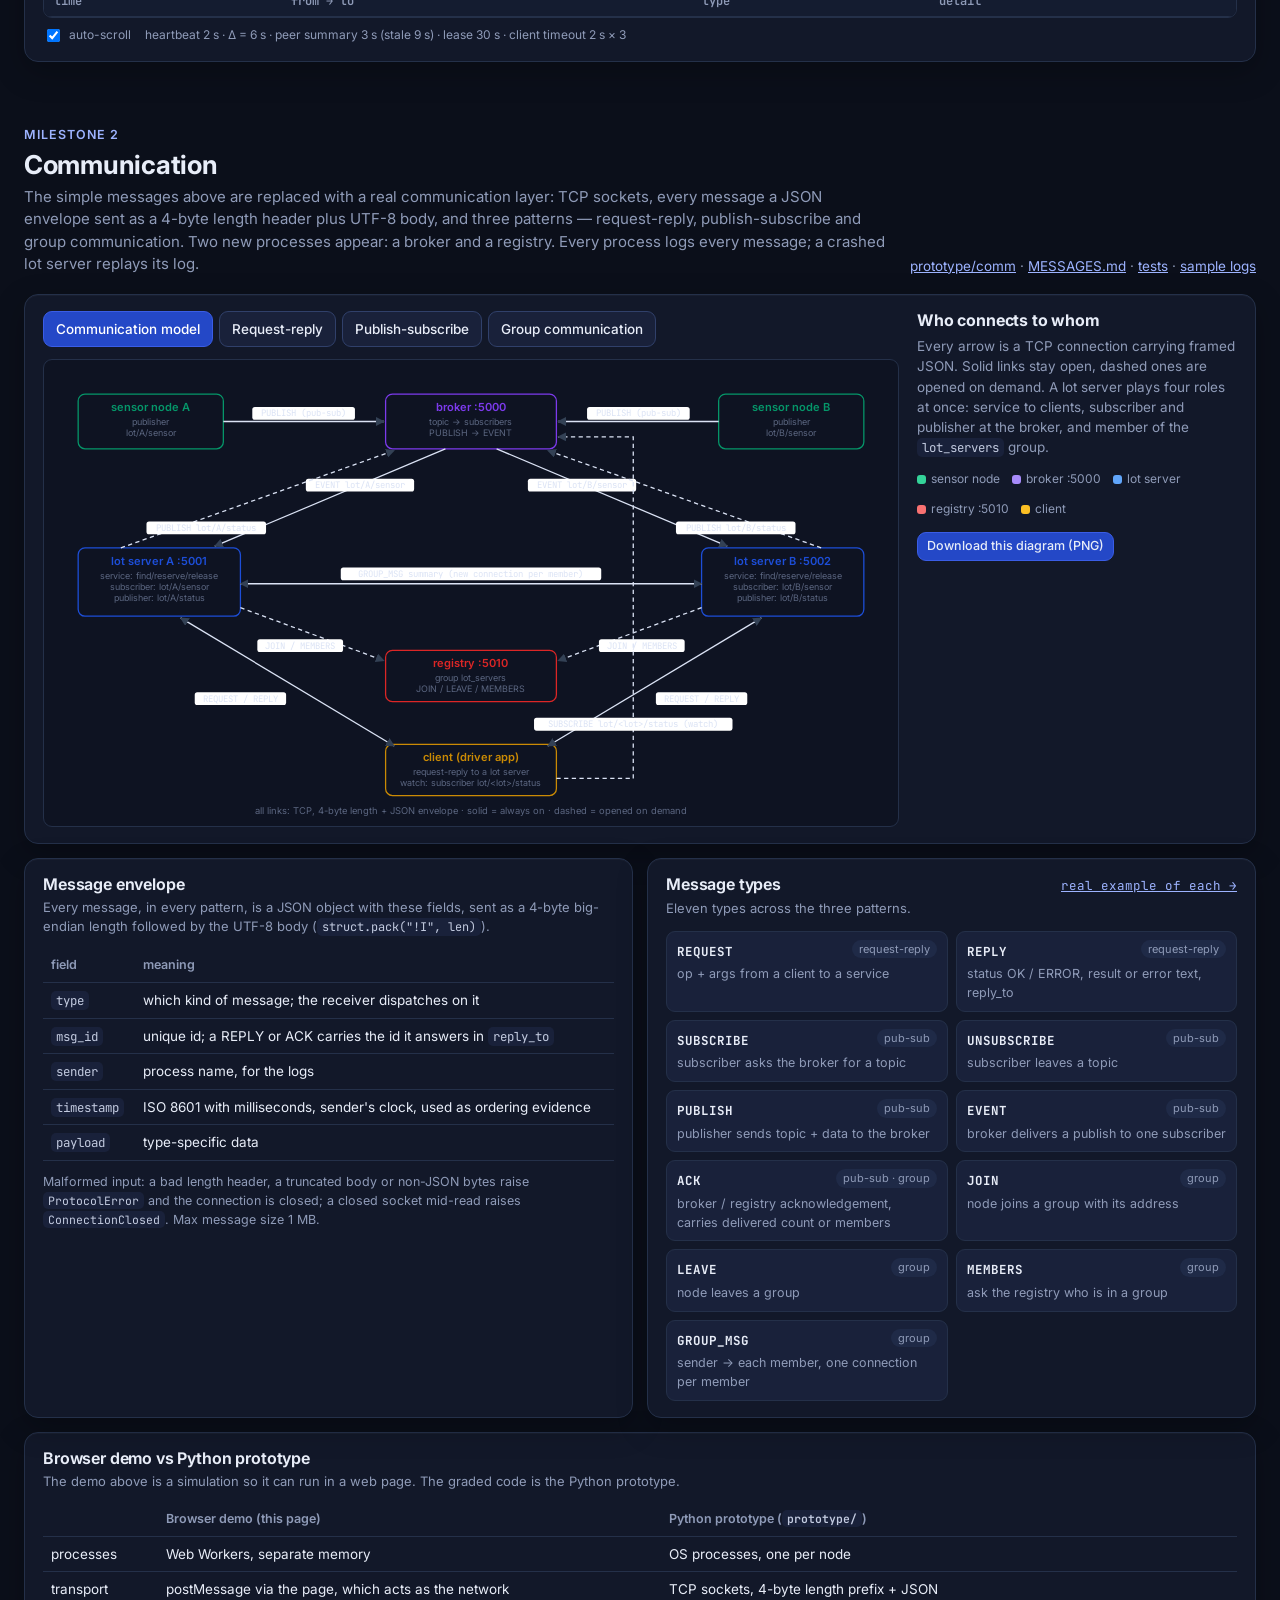
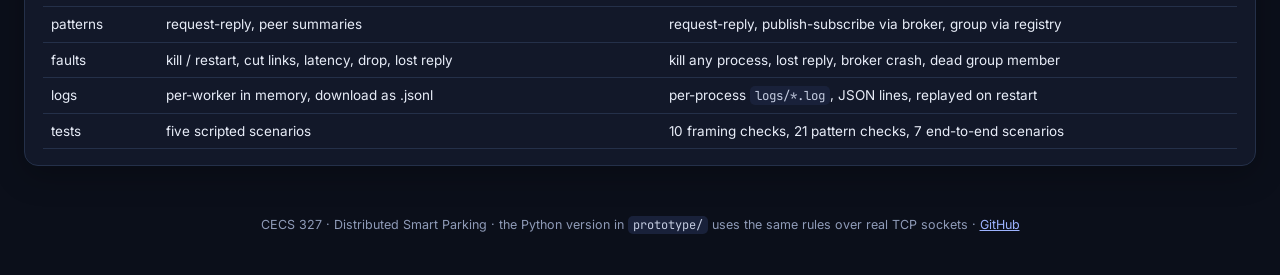
==== commit 9940f0c2: "Web redesign: overview and tabs, interactive diagram, scenario runner, searchable log, tabbed M2 vie" ====
--- a/web/index.html
+++ b/web/index.html
@@ -5,197 +5,251 @@
   <meta name="viewport" content="width=device-width, initial-scale=1">
   <title>Distributed Smart Parking - CECS 327</title>
   <meta name="description" content="Distributed Smart Parking, CECS 327: Milestone 1 live demo (sensor nodes, lot servers, client as separate processes) and Milestone 2 communication layer (TCP sockets, JSON envelope, request-reply, pub-sub, group communication).">
+  <link rel="preconnect" href="https://fonts.googleapis.com">
+  <link rel="preconnect" href="https://fonts.gstatic.com" crossorigin>
+  <link href="https://fonts.googleapis.com/css2?family=Inter:wght@400;500;600;700;800&family=JetBrains+Mono:wght@400;600;700&display=swap" rel="stylesheet">
   <link rel="stylesheet" href="style.css">
 </head>
 <body>
 
-<header>
-  <div>
-    <h1>Distributed Smart Parking - live prototype</h1>
-    <div class="sub">
-      CECS 327 · Degoma, Gonzalez-Morales, Karakra, Lee, Lopez, Nguyen, Ocegueda ·
-      <a href="https://github.com/forgehk/cecs327-smart-parking">GitHub</a>
-    </div>
-  </div>
-  <div class="pills" id="pills"></div>
-  <nav class="nav">
-    <a href="#milestone-1">Milestone 1 · live demo</a>
-    <a href="#milestone-2">Milestone 2 · communication model + sequence diagrams</a>
+<header class="top">
+  <div class="brand">Distributed Smart Parking <span>CECS 327</span></div>
+  <nav class="tabs" id="tabs">
+    <a href="#overview">Overview</a>
+    <a href="#milestone-1">Milestone 1 · demo</a>
+    <a href="#milestone-2">Milestone 2 · communication</a>
   </nav>
+  <div class="top-actions">
+    <button class="sm" id="btnReset" title="Restart every process, clear reservations and the log (R)">Reset demo</button>
+    <a href="https://github.com/forgehk/cecs327-smart-parking">GitHub</a>
+  </div>
 </header>
 
-<main>
-
-  <!-- architecture diagram, drawn by diagram.js -->
-  <section class="card" id="milestone-1">
-    <h2>Milestone 1 · Architecture <span class="r" id="msgcount">0 msgs</span></h2>
-    <svg id="diagram" viewBox="0 0 560 340" role="img"
-         aria-label="Two sensor nodes push to two lot servers, which exchange summaries as peers; the client talks to either lot server."></svg>
-    <div class="hint">
-      Each box is a separate process (Web Worker) with its own memory; they only communicate by messages.
-      Dots are messages in flight:
-      <span style="color:#86efac">sensor</span> ·
-      <span style="color:#93c5fd">client</span> ·
-      <span style="color:#fcd34d">peer</span>.
-      Each lot server appends every message to its own log and replays it when restarted.
-    </div>
-  </section>
-
-  <!-- lot maps, filled by ui.js -->
-  <section class="card" id="lotA"></section>
-  <section class="card" id="lotB"></section>
-
-  <section class="card">
-    <h2>Fault injection</h2>
-    <div class="hint" style="margin-bottom:6px">Processes (kill = crash; restarting a lot server recovers from its log)</div>
-    <div class="procs" id="procs"></div>
-
-    <div class="hint" style="margin:10px 0 4px">Links (to the receiver a cut link and a dead process look the same: silence)</div>
-    <div class="links" id="links"></div>
-
-    <div class="row" style="margin-top:10px">
-      <label class="sl">latency
-        <input type="range" id="latency" min="0" max="1500" step="50" value="250">
-        <span id="latencyv">250 ms</span>
-      </label>
-      <label class="sl">network drop
-        <input type="range" id="drop" min="0" max="0.6" step="0.05" value="0">
-        <span id="dropv">0%</span>
-      </label>
-    </div>
-    <div class="row">
-      <label class="sl">sensor omission (dropped events)
-        <input type="range" id="omit" min="0" max="0.8" step="0.1" value="0">
-        <span id="omitv">0%</span>
-      </label>
-    </div>
-  </section>
-
-  <section class="card">
-    <h2>Client (driver app)</h2>
-    <div class="row">
-      <label class="sl">driver
-        <select id="who">
-          <option>alice</option>
-          <option>bob</option>
-          <option>carol</option>
-        </select>
-      </label>
-      <label class="sl">space
-        <input type="text" id="space" placeholder="click a tile, e.g. A-03" style="width:150px">
-      </label>
-    </div>
-    <div class="row">
-      <button class="primary" id="btnFindA">find (Lot A)</button>
-      <button class="primary" id="btnFindB">find (Lot B)</button>
-      <button class="ok" id="btnReserve">reserve</button>
-      <button id="btnRelease">release</button>
-      <button id="btnLost" title="Sends the request, ignores the first reply, then retries with the same req_id">reserve · simulate lost reply</button>
-    </div>
-    <div class="row">
-      <button id="btnCar" title="Tell the sensor node a car arrived at / left the selected space">car arrives / leaves at space</button>
-    </div>
-    <div class="reply" id="reply">-</div>
-    <div class="hint" style="margin-top:6px">
-      Every request carries a <kbd>req_id</kbd>. The client waits 2 s and retries up to 3 times with the same id;
-      the server caches replies by req_id, so a retry can never create a second reservation.
-    </div>
-  </section>
-
-  <section class="card">
-    <h2>Demo script</h2>
-    <div class="scen" id="scen"></div>
-    <div class="narr" id="narr"><div>Pick a scenario. Each one drives the system and explains what to watch.</div></div>
-  </section>
-
-  <section class="card span3">
-    <h2>Message log
-      <span class="r"><label class="sl" style="display:inline-flex"><input type="checkbox" id="autoscroll" checked> auto-scroll</label></span>
-    </h2>
-    <div class="row" style="justify-content:space-between">
-      <div class="chips" id="chips"></div>
-      <div class="row" style="margin:0">
-        <button id="btnDownload">download all logs (.jsonl)</button>
-        <button id="btnClear">clear view</button>
-      </div>
-    </div>
-    <div class="logwrap" id="logwrap">
-      <table>
-        <thead><tr><th>time</th><th>from → to</th><th>type</th><th>detail</th></tr></thead>
-        <tbody id="log"></tbody>
-      </table>
-    </div>
-  </section>
-
-  <!-- ===================== Milestone 2: communication ===================== -->
-  <section class="card span3" id="milestone-2">
-    <h2>Milestone 2 · Communication <span class="r"><a href="https://github.com/forgehk/cecs327-smart-parking/tree/main/prototype/comm">prototype/comm on GitHub</a></span></h2>
-    <p class="steps">
-      Milestone 2 replaces the simple messages above with a real communication layer: <b>TCP sockets</b>, every message a <b>JSON envelope</b>
-      (<code>type, msg_id, sender, timestamp, reply_to, payload</code>) sent as a 4-byte length header + UTF-8 body, and three patterns:
-      <b>request-reply</b> (client ↔ lot server), <b>publish-subscribe</b> (sensors → broker → subscribers) and <b>group communication</b>
-      (lot servers join a group at the registry and fan summaries out to every member).
-      Two new processes: the <b>broker</b> (:5000) and the <b>registry</b> (:5010).
-      Every process logs every message it sends or receives; a crashed lot server replays its log.
-      Each diagram below has a download button so it can go straight into the report.
+<!-- ====================== Overview ====================== -->
+<section id="overview" class="hero">
+  <div class="wrap">
+    <h1>Distributed Smart Parking</h1>
+    <p class="lede">
+      Parking sensors, lot servers and a driver app running as separate processes that only talk by sending messages.
+      Each lot server owns its own lot; there is no central coordinator. The system keeps answering when a sensor dies,
+      a server crashes, a link is cut or a reply gets lost, and every message is logged so you can see what happened.
     </p>
-
-    <div class="m2">
-      <div class="fig">
-        <div class="bar"><h3>Communication model</h3><button data-dl="model">download PNG</button></div>
-        <p>Who connects to whom. Every arrow is a TCP connection carrying framed JSON. A lot server is a service to clients, a subscriber and publisher at the broker, and a member of the <code>lot_servers</code> group.</p>
-        <svg id="model" viewBox="0 0 1000 545" role="img" aria-label="Communication model"></svg>
-        <div class="m2legend">
-          <span><i style="background:#059669"></i>sensor node (publisher)</span>
-          <span><i style="background:#7c3aed"></i>broker (pub-sub)</span>
-          <span><i style="background:#1d4ed8"></i>lot server (service, subscriber, publisher, group member)</span>
-          <span><i style="background:#dc2626"></i>registry (group membership)</span>
-          <span><i style="background:#ca8a04"></i>client (request-reply, subscriber)</span>
-        </div>
-      </div>
-
-      <div class="fig">
-        <div class="bar"><h3>Request-reply</h3><button data-dl="rr">download PNG</button></div>
-        <p>One connection per exchange: open, REQUEST, REPLY, close. The REPLY echoes the REQUEST's <code>msg_id</code> in <code>reply_to</code>. No reply within 2 s → the client reconnects and resends the same REQUEST; the service caches replies by <code>msg_id</code>, so the retry gets the cached answer and the reservation is never made twice.</p>
-        <svg id="rr" viewBox="0 0 1000 520" role="img" aria-label="Request-reply sequence diagram"></svg>
-      </div>
-
-      <div class="fig">
-        <div class="bar"><h3>Publish-subscribe</h3><button data-dl="ps">download PNG</button></div>
-        <p>Subscribers keep one long-lived connection to the broker. A PUBLISH is fanned out as one EVENT per subscriber on that subscriber's own connection, one log line per delivery. The publisher gets an ACK with how many subscribers were reached. A subscriber the broker cannot deliver to is dropped from the topic.</p>
-        <svg id="ps" viewBox="0 0 1000 560" role="img" aria-label="Publish-subscribe sequence diagram"></svg>
-      </div>
-
-      <div class="fig">
-        <div class="bar"><h3>Group communication</h3><button data-dl="grp">download PNG</button></div>
-        <p>Members JOIN a group at the registry. To send, the sender asks the registry for MEMBERS, then opens one connection per member and sends GROUP_MSG. An unreachable member is logged and skipped; the others still get the message. No ordering or atomic delivery is guaranteed.</p>
-        <svg id="grp" viewBox="0 0 1000 560" role="img" aria-label="Group communication sequence diagram"></svg>
-      </div>
-
-      <div class="fig">
-        <h3>Message envelope</h3>
-        <p>Every message, in every pattern, is a JSON object with these fields, sent as a 4-byte big-endian length followed by the UTF-8 body.</p>
-        <table>
+    <p class="team"><b>Team:</b> Degoma, Gonzalez-Morales, Karakra, Lee, Lopez, Nguyen, Ocegueda</p>
+
+    <div class="procstrip" id="procstrip"></div>
+
+    <div class="try" id="try">
+      <div class="card" data-scen="1">
+        <h3>Two drivers, one space</h3>
+        <p>alice reserves a space, bob tries the same one and gets DENIED. One request-reply at a time per lot server.</p>
+        <div class="go">Run scenario 1 →</div>
+      </div>
+      <div class="card" data-scen="3">
+        <h3>Kill a sensor</h3>
+        <p>The lot server hears nothing. After 6 s of silence its spaces become unknown, never free.</p>
+        <div class="go">Run scenario 3 →</div>
+      </div>
+      <div class="card" data-scen="4">
+        <h3>Crash a lot server</h3>
+        <p>Its memory is gone. On restart it replays its log and the reservation made before the crash is still there.</p>
+        <div class="go">Run scenario 4 →</div>
+      </div>
+    </div>
+  </div>
+</section>
+
+<!-- ====================== Milestone 1 ====================== -->
+<section id="milestone-1" class="ms">
+  <div class="wrap">
+    <div class="ms-head">
+      <div>
+        <div class="kicker">Milestone 1</div>
+        <h2>Live demo</h2>
+        <p>Five processes run in this page as Web Workers with their own memory. The page only plays the network: it adds latency, drops messages and cuts links. Click a process in the diagram to crash or restart it, click a link to cut it, click a space to act on it.</p>
+      </div>
+      <div class="links"><a href="https://github.com/forgehk/cecs327-smart-parking/tree/main/prototype">Python version with real TCP sockets →</a></div>
+    </div>
+
+    <div class="grid-m1">
+
+      <div class="card area-arch">
+        <div class="card-head"><h3>Architecture</h3><span class="r" id="msgcount">0 msgs</span></div>
+        <div class="card-sub">Click a process to crash / restart it. Click a link to cut / restore it.</div>
+        <svg id="diagram" viewBox="0 0 560 345" role="img"
+             aria-label="Two sensor nodes push to two lot servers, which exchange summaries as peers; the client talks to either lot server."></svg>
+        <div class="net-legend">
+          <span><i style="background:var(--sensor)"></i>sensor messages</span>
+          <span><i style="background:var(--client)"></i>client messages</span>
+          <span><i style="background:var(--peer)"></i>peer summaries</span>
+          <span><i style="background:var(--err)"></i>dropped</span>
+        </div>
+        <div class="sliders">
+          <div class="sl"><label for="latency">network latency</label><input type="range" id="latency" min="0" max="1500" step="50" value="250"><span class="v" id="latencyv">250 ms</span></div>
+          <div class="sl"><label for="drop">network drop rate</label><input type="range" id="drop" min="0" max="0.6" step="0.05" value="0"><span class="v" id="dropv">0%</span></div>
+          <div class="sl"><label for="omit">sensor omission</label><input type="range" id="omit" min="0" max="0.8" step="0.1" value="0"><span class="v" id="omitv">0%</span></div>
+        </div>
+      </div>
+
+      <div class="card area-lotA" id="lotA"></div>
+      <div class="card area-lotB" id="lotB"></div>
+
+      <div class="card area-scen">
+        <div class="card-head"><h3>Scenarios</h3><span class="r">keys 1–5</span></div>
+        <div class="card-sub">Each one drives the system through the same controls and explains what to watch.</div>
+        <div class="scen-list" id="scen"></div>
+        <div class="runner" id="runner" hidden>
+          <div class="runner-head"><span>Running <b id="runnerTitle"></b></span><button class="sm" id="btnStop">Stop</button></div>
+          <div class="steps" id="steps"></div>
+        </div>
+        <div class="reply" id="reply"><span class="lbl">last client reply</span>-</div>
+        <div class="keys"><kbd>1</kbd>–<kbd>5</kbd> run scenario · <kbd>R</kbd> reset · <kbd>/</kbd> search log · <kbd>Esc</kbd> clear selection</div>
+      </div>
+
+      <div class="card area-log">
+        <div class="card-head"><h3>Message log</h3><span class="r"><span id="logcount">0 rows</span></span></div>
+        <div class="card-sub">Every message the network carries, plus each process's console. Click a row to see the full message. Auto-scroll pauses while your pointer is over the log.</div>
+        <div class="log-tools">
+          <input type="search" id="logq" placeholder="search (space id, driver, req id, word)…">
+          <div class="chips" id="chips"></div>
+          <div class="chips" id="pchips"></div>
+          <span class="spacer"></span>
+          <button class="sm" id="btnDownload">download all logs (.jsonl)</button>
+          <button class="sm ghost" id="btnClear">clear view</button>
+        </div>
+        <div class="logwrap" id="logwrap">
+          <table class="log">
+            <thead><tr><th>time</th><th>from → to</th><th>type</th><th>detail</th></tr></thead>
+            <tbody id="log"></tbody>
+          </table>
+        </div>
+        <div class="log-foot">
+          <label><input type="checkbox" id="autoscroll" checked> auto-scroll</label>
+          <span>heartbeat 2 s · Δ = 6 s · peer summary 3 s (stale 9 s) · lease 30 s · client timeout 2 s × 3</span>
+        </div>
+      </div>
+
+    </div>
+  </div>
+</section>
+
+<!-- ====================== Milestone 2 ====================== -->
+<section id="milestone-2" class="ms">
+  <div class="wrap">
+    <div class="ms-head">
+      <div>
+        <div class="kicker">Milestone 2</div>
+        <h2>Communication</h2>
+        <p>The simple messages above are replaced with a real communication layer: TCP sockets, every message a JSON envelope sent as a 4-byte length header plus UTF-8 body, and three patterns — request-reply, publish-subscribe and group communication. Two new processes appear: a broker and a registry. Every process logs every message; a crashed lot server replays its log.</p>
+      </div>
+      <div class="links">
+        <a href="https://github.com/forgehk/cecs327-smart-parking/tree/main/prototype/comm">prototype/comm</a> ·
+        <a href="https://github.com/forgehk/cecs327-smart-parking/blob/main/docs/MESSAGES.md">MESSAGES.md</a> ·
+        <a href="https://github.com/forgehk/cecs327-smart-parking/tree/main/prototype/tests">tests</a> ·
+        <a href="https://github.com/forgehk/cecs327-smart-parking/tree/main/docs/sample_logs_m2">sample logs</a>
+      </div>
+    </div>
+
+    <div class="card viewer">
+      <div class="viewer-main">
+        <div class="vtabs" id="vtabs">
+          <button data-v="model" class="on">Communication model</button>
+          <button data-v="rr">Request-reply</button>
+          <button data-v="ps">Publish-subscribe</button>
+          <button data-v="grp">Group communication</button>
+        </div>
+        <div class="vpane on" data-v="model"><svg id="model" class="m2svg" viewBox="0 0 1000 545" role="img" aria-label="Communication model"></svg></div>
+        <div class="vpane" data-v="rr"><svg id="rr" class="m2svg" viewBox="0 0 1000 520" role="img" aria-label="Request-reply sequence diagram"></svg></div>
+        <div class="vpane" data-v="ps"><svg id="ps" class="m2svg" viewBox="0 0 1000 560" role="img" aria-label="Publish-subscribe sequence diagram"></svg></div>
+        <div class="vpane" data-v="grp"><svg id="grp" class="m2svg" viewBox="0 0 1000 560" role="img" aria-label="Group communication sequence diagram"></svg></div>
+      </div>
+      <div class="viewer-side">
+        <div class="vtext on" data-v="model">
+          <h3>Who connects to whom</h3>
+          <p>Every arrow is a TCP connection carrying framed JSON. Solid links stay open, dashed ones are opened on demand. A lot server plays four roles at once: service to clients, subscriber and publisher at the broker, and member of the <code>lot_servers</code> group.</p>
+          <div class="m2legend">
+            <span><i style="background:#34d399"></i>sensor node</span>
+            <span><i style="background:#a78bfa"></i>broker :5000</span>
+            <span><i style="background:#60a5fa"></i>lot server</span>
+            <span><i style="background:#f87171"></i>registry :5010</span>
+            <span><i style="background:#fbbf24"></i>client</span>
+          </div>
+        </div>
+        <div class="vtext" data-v="rr">
+          <h3>One exchange per connection</h3>
+          <p>Open, REQUEST, REPLY, close. The REPLY echoes the request's <code>msg_id</code> in <code>reply_to</code>. If no reply arrives within 2 s the client reconnects and resends the same REQUEST. The service caches replies by <code>msg_id</code>, so the retry gets the cached answer and the reservation is never made twice.</p>
+          <p style="margin-top:8px">Failure cases: unknown op or bad args → <code>status: ERROR</code>; no reply after 3 tries → <code>ServiceUnavailable</code>, logged.</p>
+        </div>
+        <div class="vtext" data-v="ps">
+          <h3>Broker in the middle</h3>
+          <p>Subscribers keep one long-lived connection to the broker. A PUBLISH is fanned out as one EVENT per subscriber on that subscriber's own connection, one log line per delivery. The publisher gets an ACK with how many subscribers were reached. A subscriber the broker can't deliver to is dropped from the topic rather than retried.</p>
+          <p style="margin-top:8px">Limits: the broker is a single point of failure; a slow subscriber can delay the others.</p>
+        </div>
+        <div class="vtext" data-v="grp">
+          <h3>Membership at the registry</h3>
+          <p>Members JOIN a group at the registry. To send, the sender asks for MEMBERS, then opens one connection per member and sends GROUP_MSG, logging one line per target. An unreachable member is logged and skipped; the others still get the message.</p>
+          <p style="margin-top:8px">No ordering or atomic delivery is guaranteed, and membership can change during a send. Future work: total ordering, acknowledgements, multicast.</p>
+        </div>
+        <div class="dl">
+          <button class="primary sm" id="btnDl">Download this diagram (PNG)</button>
+        </div>
+      </div>
+    </div>
+
+    <div class="grid-m2">
+      <div class="card">
+        <div class="card-head"><h3>Message envelope</h3></div>
+        <div class="card-sub">Every message, in every pattern, is a JSON object with these fields, sent as a 4-byte big-endian length followed by the UTF-8 body (<code>struct.pack("!I", len)</code>).</div>
+        <table class="plain">
           <tr><th>field</th><th>meaning</th></tr>
-          <tr><td><code>type</code></td><td>REQUEST, REPLY, SUBSCRIBE, UNSUBSCRIBE, PUBLISH, EVENT, ACK, JOIN, LEAVE, MEMBERS, GROUP_MSG — used to dispatch</td></tr>
+          <tr><td><code>type</code></td><td>which kind of message; the receiver dispatches on it</td></tr>
           <tr><td><code>msg_id</code></td><td>unique id; a REPLY or ACK carries the id it answers in <code>reply_to</code></td></tr>
           <tr><td><code>sender</code></td><td>process name, for the logs</td></tr>
-          <tr><td><code>timestamp</code></td><td>ISO 8601 with milliseconds, sender's clock</td></tr>
+          <tr><td><code>timestamp</code></td><td>ISO 8601 with milliseconds, sender's clock, used as ordering evidence</td></tr>
           <tr><td><code>payload</code></td><td>type-specific data</td></tr>
         </table>
-        <p style="margin-top:10px">A real example of every type, taken from log files: <a href="https://github.com/forgehk/cecs327-smart-parking/blob/main/docs/MESSAGES.md">docs/MESSAGES.md</a>.
-          Sample logs: <a href="https://github.com/forgehk/cecs327-smart-parking/tree/main/docs/sample_logs_m2">docs/sample_logs_m2</a>.</p>
-      </div>
-    </div>
-  </section>
-
-</main>
+        <div class="card-foot">Malformed input: a bad length header, a truncated body or non-JSON bytes raise <code>ProtocolError</code> and the connection is closed; a closed socket mid-read raises <code>ConnectionClosed</code>. Max message size 1 MB.</div>
+      </div>
+      <div class="card">
+        <div class="card-head"><h3>Message types</h3><span class="r"><a href="https://github.com/forgehk/cecs327-smart-parking/blob/main/docs/MESSAGES.md">real example of each →</a></span></div>
+        <div class="card-sub">Eleven types across the three patterns.</div>
+        <div class="types">
+          <div class="type"><b>REQUEST</b><span class="pat">request-reply</span><p>op + args from a client to a service</p></div>
+          <div class="type"><b>REPLY</b><span class="pat">request-reply</span><p>status OK / ERROR, result or error text, reply_to</p></div>
+          <div class="type"><b>SUBSCRIBE</b><span class="pat">pub-sub</span><p>subscriber asks the broker for a topic</p></div>
+          <div class="type"><b>UNSUBSCRIBE</b><span class="pat">pub-sub</span><p>subscriber leaves a topic</p></div>
+          <div class="type"><b>PUBLISH</b><span class="pat">pub-sub</span><p>publisher sends topic + data to the broker</p></div>
+          <div class="type"><b>EVENT</b><span class="pat">pub-sub</span><p>broker delivers a publish to one subscriber</p></div>
+          <div class="type"><b>ACK</b><span class="pat">pub-sub · group</span><p>broker / registry acknowledgement, carries delivered count or members</p></div>
+          <div class="type"><b>JOIN</b><span class="pat">group</span><p>node joins a group with its address</p></div>
+          <div class="type"><b>LEAVE</b><span class="pat">group</span><p>node leaves a group</p></div>
+          <div class="type"><b>MEMBERS</b><span class="pat">group</span><p>ask the registry who is in a group</p></div>
+          <div class="type"><b>GROUP_MSG</b><span class="pat">group</span><p>sender → each member, one connection per member</p></div>
+        </div>
+      </div>
+    </div>
+
+    <div class="card" style="margin-top:14px">
+      <div class="card-head"><h3>Browser demo vs Python prototype</h3></div>
+      <div class="card-sub">The demo above is a simulation so it can run in a web page. The graded code is the Python prototype.</div>
+      <table class="plain">
+        <tr><th></th><th>Browser demo (this page)</th><th>Python prototype (<code>prototype/</code>)</th></tr>
+        <tr><td>processes</td><td>Web Workers, separate memory</td><td>OS processes, one per node</td></tr>
+        <tr><td>transport</td><td>postMessage via the page, which acts as the network</td><td>TCP sockets, 4-byte length prefix + JSON</td></tr>
+        <tr><td>patterns</td><td>request-reply, peer summaries</td><td>request-reply, publish-subscribe via broker, group via registry</td></tr>
+        <tr><td>faults</td><td>kill / restart, cut links, latency, drop, lost reply</td><td>kill any process, lost reply, broker crash, dead group member</td></tr>
+        <tr><td>logs</td><td>per-worker in memory, download as .jsonl</td><td>per-process <code>logs/*.log</code>, JSON lines, replayed on restart</td></tr>
+        <tr><td>tests</td><td>five scripted scenarios</td><td>10 framing checks, 21 pattern checks, 7 end-to-end scenarios</td></tr>
+      </table>
+    </div>
+  </div>
+</section>
 
 <footer>
-  heartbeat 2 s · staleness Δ = 3 × heartbeat = 6 s · peer summary every 3 s (stale after 9 s) ·
-  reservation lease 30 s · client timeout 2 s × 3 retries.
-  The Python version in <code>prototype/</code> uses the same protocol over TCP sockets.
+  CECS 327 · Distributed Smart Parking · the Python version in <code>prototype/</code> uses the same rules over real TCP sockets ·
+  <a href="https://github.com/forgehk/cecs327-smart-parking">GitHub</a>
 </footer>
+
+<div id="toast"></div>
 
 <script src="js/config.js"></script>
 <script src="js/network.js"></script>
--- a/web/style.css
+++ b/web/style.css
@@ -1,600 +1,437 @@
-/* Smart parking demo - styles */
+/* Distributed Smart Parking - site styles
+   Layout: sticky top bar with tabs, overview, Milestone 1 demo, Milestone 2 communication. */
+
 :root {
-  --bg: #0b1020;
-  --panel: #121a2e;
-  --panel-2: #182238;
-  --line: #26324d;
-  --text: #e6ecff;
-  --muted: #93a0c2;
-
-  /* space states */
+  --bg: #0b0f1a;
+  --bg-2: #0e1322;
+  --surface: #121829;
+  --surface-2: #19213a;
+  --surface-3: #1f2a47;
+  --line: #243049;
+  --line-2: #30406a;
+  --text: #e8edf8;
+  --text-2: #c3cbe0;
+  --muted: #8f9bb8;
+  --accent: #6d8dff;
+  --accent-2: #9db3ff;
+
   --free: #22c55e;
   --occupied: #64748b;
   --reserved: #3b82f6;
   --unknown: #f59e0b;
   --err: #ef4444;
-  --accent: #7c9cff;
-
-  --radius: 12px;
-  --font: ui-sans-serif, system-ui, -apple-system, "Segoe UI", Roboto, Inter, sans-serif;
-  --mono: ui-monospace, SFMono-Regular, Menlo, Consolas, monospace;
-}
-* {
-  box-sizing: border-box;
-}
-html,body {
+
+  --sensor: #34d399;
+  --client: #93c5fd;
+  --peer: #fcd34d;
+
+  --radius: 14px;
+  --radius-s: 9px;
+  --font: "Inter", ui-sans-serif, system-ui, -apple-system, "Segoe UI", Roboto, sans-serif;
+  --mono: "JetBrains Mono", ui-monospace, SFMono-Regular, Menlo, Consolas, monospace;
+  --shadow: 0 1px 0 rgba(255,255,255,.03) inset, 0 10px 30px rgba(0,0,0,.25);
+}
+
+* { box-sizing: border-box; }
+html { scroll-behavior: smooth; scroll-padding-top: 64px; }
+html, body {
   margin: 0;
   background: var(--bg);
   color: var(--text);
   font-family: var(--font);
-  font-size: 14px;
-  line-height: 1.45;
-}
-a {
-  color: var(--accent);
-}
-header {
-  display: flex;
-  flex-wrap: wrap;
-  align-items: center;
-  gap: 12px 24px;
-  padding: 14px 20px;
+  font-size: 15px;
+  line-height: 1.5;
+  -webkit-font-smoothing: antialiased;
+}
+a { color: var(--accent-2); }
+a:hover { color: #fff; }
+code, kbd, .mono { font-family: var(--mono); font-size: .92em; }
+code { background: var(--surface-2); padding: 1px 5px; border-radius: 5px; color: var(--text-2); }
+kbd { background: var(--surface-2); border: 1px solid var(--line-2); border-radius: 5px; padding: 0 6px; font-size: 12px; }
+h1, h2, h3 { margin: 0; line-height: 1.2; letter-spacing: -.01em; }
+p { margin: 0; }
+button {
+  font: inherit;
+  font-size: 13.5px;
+  font-weight: 500;
+  color: var(--text);
+  background: var(--surface-2);
+  border: 1px solid var(--line-2);
+  border-radius: var(--radius-s);
+  padding: 7px 12px;
+  cursor: pointer;
+  transition: border-color .12s, background .12s, transform .08s;
+}
+button:hover { border-color: var(--accent); background: var(--surface-3); }
+button:active { transform: translateY(1px); }
+button:disabled { opacity: .45; cursor: not-allowed; transform: none; }
+button.primary { background: #2448c7; border-color: #3a5de6; }
+button.primary:hover { background: #2d55e0; }
+button.ok { background: #14532d; border-color: #1f8a46; }
+button.danger { background: #6b1a1a; border-color: #b91c1c; }
+button.ghost { background: transparent; border-color: transparent; color: var(--muted); }
+button.ghost:hover { color: var(--text); background: var(--surface-2); border-color: var(--line-2); }
+button.sm { padding: 4px 9px; font-size: 12.5px; }
+select, input[type=text], input[type=search] {
+  font: inherit;
+  font-size: 13.5px;
+  background: var(--surface-2);
+  color: var(--text);
+  border: 1px solid var(--line-2);
+  border-radius: var(--radius-s);
+  padding: 7px 10px;
+}
+input:focus, select:focus, button:focus-visible { outline: 2px solid var(--accent); outline-offset: 1px; }
+input[type=range] { accent-color: var(--accent); width: 130px; }
+
+/* ---------- top bar ---------- */
+.top {
+  position: sticky; top: 0; z-index: 50;
+  display: flex; align-items: center; gap: 18px;
+  padding: 0 24px; height: 56px;
+  background: rgba(11,15,26,.85);
+  backdrop-filter: blur(10px);
   border-bottom: 1px solid var(--line);
-  background: linear-gradient(180deg,#0f1730,#0b1020);
-}
-header h1 {
-  font-size: 18px;
-  margin: 0;
-  font-weight: 700;
-  letter-spacing: .2px;
-}
-header .sub {
-  color: var(--muted);
-  font-size: 12.5px;
-}
-.pills {
-  display: flex;
-  flex-wrap: wrap;
-  gap: 6px;
-  margin-left: auto;
-}
-.pill {
-  display: inline-flex;
-  align-items: center;
-  gap: 6px;
-  padding: 4px 10px;
-  border-radius: 999px;
-  background: var(--panel-2);
-  border: 1px solid var(--line);
-  font-size: 12px;
-  font-family: var(--mono);
-}
-.pill i {
-  width: 8px;
-  height: 8px;
-  border-radius: 50%;
-  background: var(--free);
-  box-shadow: 0 0 6px var(--free);
-}
-.pill.dead i {
-  background: var(--err);
-  box-shadow: 0 0 6px var(--err);
-}
-main {
-  display: grid;
-  grid-template-columns: 1.15fr 1fr 1fr;
-  gap: 14px;
-  padding: 14px 20px 40px;
-  max-width: 1700px;
-  margin: 0 auto;
-}
+}
+.brand { font-weight: 700; font-size: 15px; white-space: nowrap; }
+.brand span { color: var(--muted); font-weight: 500; margin-left: 8px; font-size: 13px; }
+.tabs { display: flex; gap: 4px; margin-left: 8px; }
+.tabs a {
+  color: var(--muted); text-decoration: none; font-size: 13.5px; font-weight: 500;
+  padding: 6px 12px; border-radius: 999px;
+}
+.tabs a:hover { color: var(--text); background: var(--surface-2); }
+.tabs a.on { color: #fff; background: var(--surface-3); }
+.top-actions { margin-left: auto; display: flex; gap: 8px; align-items: center; }
+.top-actions a { font-size: 13.5px; text-decoration: none; }
+
+/* ---------- sections ---------- */
+.wrap { max-width: 1480px; margin: 0 auto; padding: 0 24px; }
+section.ms { padding: 44px 0 20px; }
+.ms-head { display: grid; grid-template-columns: 1fr auto; gap: 8px 24px; align-items: end; margin-bottom: 18px; }
+.kicker { color: var(--accent-2); font-weight: 600; font-size: 12.5px; letter-spacing: .08em; text-transform: uppercase; }
+.ms-head h2 { font-size: 26px; margin-top: 4px; }
+.ms-head p { color: var(--muted); max-width: 900px; margin-top: 6px; }
+.ms-head .links { color: var(--muted); font-size: 13.5px; }
+
+/* ---------- overview ---------- */
+.hero {
+  padding: 56px 0 36px;
+  background: radial-gradient(1200px 400px at 20% -10%, rgba(109,141,255,.18), transparent 60%),
+              radial-gradient(900px 400px at 90% 0%, rgba(52,211,153,.10), transparent 60%);
+  border-bottom: 1px solid var(--line);
+}
+.hero h1 { font-size: 40px; font-weight: 800; letter-spacing: -.02em; }
+.hero .lede { font-size: 17px; color: var(--text-2); max-width: 820px; margin-top: 12px; }
+.hero .team { color: var(--muted); font-size: 13.5px; margin-top: 10px; }
+.hero .team b { color: var(--text-2); font-weight: 600; }
+.procstrip { display: flex; flex-wrap: wrap; gap: 8px; margin-top: 22px; }
+.proc {
+  display: inline-flex; align-items: center; gap: 8px;
+  padding: 7px 12px; border-radius: 999px;
+  background: var(--surface); border: 1px solid var(--line-2);
+  font-family: var(--mono); font-size: 12.5px; cursor: pointer; user-select: none;
+}
+.proc i { width: 8px; height: 8px; border-radius: 50%; background: var(--free); box-shadow: 0 0 8px var(--free); }
+.proc.dead { border-color: rgba(239,68,68,.6); color: #fca5a5; }
+.proc.dead i { background: var(--err); box-shadow: 0 0 8px var(--err); }
+.proc small { color: var(--muted); font-family: var(--font); }
+.proc:hover { border-color: var(--accent); }
+.try { display: grid; grid-template-columns: repeat(3, 1fr); gap: 12px; margin-top: 22px; }
+.try .card { cursor: pointer; }
+.try .card:hover { border-color: var(--accent); }
+.try .card h3 { font-size: 15px; }
+.try .card p { color: var(--muted); font-size: 13.5px; margin-top: 6px; }
+.try .card .go { color: var(--accent-2); font-size: 13px; margin-top: 10px; font-weight: 500; }
+
+/* ---------- cards ---------- */
 .card {
-  background: var(--panel);
+  background: var(--surface);
   border: 1px solid var(--line);
   border-radius: var(--radius);
-  padding: 12px 14px;
+  padding: 16px 18px;
   min-width: 0;
-}
-.card h2 {
-  font-size: 13px;
-  text-transform: uppercase;
-  letter-spacing: .8px;
-  color: var(--muted);
-  margin: 0 0 10px;
-  font-weight: 600;
-  display: flex;
-  align-items: center;
-  gap: 8px;
-}
-.card h2 .r {
-  margin-left: auto;
-  text-transform: none;
-  letter-spacing: 0;
-  font-weight: 500;
-  font-family: var(--mono);
-  font-size: 12px;
-}
-.span2 {
-  grid-column: span 2;
-}
-.span3 {
-  grid-column: span 3;
-}
-
-/* diagram */
-#diagram {
-  width: 100%;
-  height: auto;
-  display: block;
-}
-.node rect {
-  fill: #1a2440;
-  stroke: #3a4a70;
-  stroke-width: 1.2;
-  rx: 10;
-}
-.node.dead rect {
-  stroke: var(--err);
-  fill: #2a1420;
-  stroke-dasharray: 4 3;
-}
-.node text {
-  fill: var(--text);
-  font-size: 12px;
-  font-family: var(--font);
-  font-weight: 600;
-}
-.node .role {
-  fill: var(--muted);
-  font-weight: 400;
-  font-size: 10.5px;
-}
-.node .st {
-  font-size: 10px;
-  font-family: var(--mono);
-  fill: var(--free);
-}
-.node.dead .st {
-  fill: var(--err);
-}
-.edge {
-  stroke: #3a4a70;
-  stroke-width: 1.6;
-  fill: none;
-}
-.edge.cut {
-  stroke: var(--err);
-  stroke-dasharray: 5 4;
-}
-.edge.flash {
-  stroke: var(--accent);
-  stroke-width: 2.4;
-}
-.elabel {
-  fill: var(--muted);
-  font-size: 9.5px;
-  font-family: var(--mono);
-}
-.disk rect {
-  fill: #0d1424;
-  stroke: #3a4a70;
-  rx: 3;
-}
-.disk text {
-  fill: var(--muted);
-  font-size: 9px;
-  font-family: var(--mono);
-}
-.dot {
-  fill: #c7d2fe;
-  filter: drop-shadow(0 0 3px #7c9cff);
-}
-.dot.sensor {
-  fill: #86efac;
-}
-.dot.client {
-  fill: #93c5fd;
-}
-.dot.peer {
-  fill: #fcd34d;
-}
-.dot.dropped {
-  fill: var(--err);
-}
+  box-shadow: var(--shadow);
+}
+.card-head { display: flex; align-items: baseline; gap: 10px; margin-bottom: 4px; }
+.card-head h3 { font-size: 16px; font-weight: 650; }
+.card-head .r { margin-left: auto; color: var(--muted); font-size: 12.5px; font-family: var(--mono); display: flex; gap: 8px; align-items: center; }
+.card-sub { color: var(--muted); font-size: 13px; margin-bottom: 12px; }
+.card-foot { color: var(--muted); font-size: 12.5px; margin-top: 12px; }
+
+/* ---------- milestone 1 grid ---------- */
+.grid-m1 {
+  display: grid;
+  grid-template-columns: 1.2fr 1fr 1fr;
+  grid-template-areas:
+    "arch lotA lotB"
+    "scen lotA lotB"
+    "log  log  log";
+  gap: 14px;
+}
+.area-arch { grid-area: arch; }
+.area-lotA { grid-area: lotA; }
+.area-lotB { grid-area: lotB; }
+.area-scen { grid-area: scen; }
+.area-log { grid-area: log; }
+
+/* architecture diagram */
+#diagram { width: 100%; height: auto; display: block; }
+.node { cursor: pointer; }
+.node rect { fill: var(--surface-2); stroke: var(--line-2); stroke-width: 1.2; rx: 10; transition: stroke .15s, fill .15s; }
+.node:hover rect { stroke: var(--accent); }
+.node.dead rect { stroke: var(--err); fill: #2a1420; stroke-dasharray: 4 3; }
+.node text { fill: var(--text); font-size: 12px; font-family: var(--font); font-weight: 600; pointer-events: none; }
+.node .role { fill: var(--muted); font-weight: 400; font-size: 10.5px; }
+.node .st { font-size: 10px; font-family: var(--mono); fill: var(--free); }
+.node.dead .st { fill: var(--err); }
+.node .hint { fill: var(--muted); font-size: 9.5px; font-weight: 400; opacity: 0; transition: opacity .15s; }
+.node:hover .hint { opacity: 1; }
+.node.hl rect, .node.hl text { animation: hl-node 1.2s ease-in-out 2; }
+@keyframes hl-node { 50% { stroke: var(--accent); fill: #26357a; } }
+.edge { stroke: var(--line-2); stroke-width: 1.6; fill: none; transition: stroke .15s; pointer-events: none; }
+.edge.cut { stroke: var(--err); stroke-dasharray: 5 4; }
+.edge.flash { stroke: var(--accent); stroke-width: 2.4; }
+.edge-hit { stroke: transparent; stroke-width: 14; fill: none; cursor: pointer; }
+.edge-hit:hover + .edge, .edge.hover { stroke: var(--accent); }
+.edge.hl { animation: hl-edge 1.2s ease-in-out 2; }
+@keyframes hl-edge { 50% { stroke: var(--accent); stroke-width: 3; } }
+.elabel { fill: var(--muted); font-size: 9.5px; font-family: var(--mono); pointer-events: none; }
+.disk rect { fill: var(--bg-2); stroke: var(--line-2); rx: 3; }
+.disk text { fill: var(--muted); font-size: 9px; font-family: var(--mono); }
+.dot { fill: #c7d2fe; filter: drop-shadow(0 0 3px #7c9cff); }
+.dot.sensor { fill: var(--sensor); }
+.dot.client { fill: var(--client); }
+.dot.peer { fill: var(--peer); }
+.dot.dropped { fill: var(--err); }
+.sliders { display: grid; grid-template-columns: 1fr; gap: 8px; margin-top: 12px; padding-top: 12px; border-top: 1px solid var(--line); }
+.sl { display: flex; align-items: center; gap: 10px; font-size: 13px; color: var(--muted); }
+.sl span.v { font-family: var(--mono); color: var(--text-2); min-width: 54px; }
+.sl label { min-width: 150px; }
+.net-legend { display: flex; gap: 14px; flex-wrap: wrap; font-size: 12px; color: var(--muted); margin-top: 10px; }
+.net-legend i { display: inline-block; width: 8px; height: 8px; border-radius: 50%; margin-right: 5px; }
 
 /* lots */
-.lot-sum {
-  display: flex;
-  gap: 10px;
-  flex-wrap: wrap;
-  margin-bottom: 8px;
-  font-family: var(--mono);
-  font-size: 12px;
-}
-.lot-sum b {
-  font-weight: 700;
-}
-.grid {
-  display: grid;
-  grid-template-columns: repeat(5,1fr);
-  gap: 6px;
-}
+.lot-sum { display: flex; gap: 14px; flex-wrap: wrap; margin-bottom: 10px; font-size: 13px; color: var(--muted); }
+.lot-sum b { font-weight: 700; font-size: 15px; color: var(--text); margin-right: 3px; }
+.lot-sum .f b { color: var(--free); }
+.lot-sum .rv b { color: #93c5fd; }
+.lot-sum .u b { color: var(--unknown); }
+.grid { display: grid; grid-template-columns: repeat(5, 1fr); gap: 7px; }
 .tile {
   position: relative;
-  aspect-ratio: 1.35;
-  border-radius: 8px;
+  aspect-ratio: 1.3;
+  border-radius: 10px;
   border: 1.5px solid transparent;
-  display: flex;
-  flex-direction: column;
-  justify-content: space-between;
-  padding: 5px 6px;
+  display: flex; flex-direction: column; justify-content: space-between;
+  padding: 6px 7px;
   cursor: pointer;
-  font-family: var(--mono);
-  font-size: 11px;
-  transition: transform .12s,box-shadow .12s;
-  background: #243049;
-  color: #cbd5e1;
+  font-family: var(--mono); font-size: 11.5px;
+  background: var(--surface-3); color: var(--text-2);
   user-select: none;
-}
-.tile:hover {
-  transform: translateY(-1px);
-}
-.tile.sel {
-  border-color: #fff;
-  box-shadow: 0 0 0 2px rgba(255,255,255,.25);
-}
-.tile.free {
-  background: #14532d;
-  color: #bbf7d0;
-}
-.tile.occupied {
-  background: #334155;
-  color: #cbd5e1;
-}
-.tile.reserved {
-  background: #1e3a8a;
-  color: #bfdbfe;
-}
-.tile.unknown {
-  background: repeating-linear-gradient(45deg,#4a3410 0 6px,#5c4214 6px 12px);
-  color: #fde68a;
-}
-.tile .id {
-  font-weight: 700;
-}
-.tile .meta {
-  font-size: 9.5px;
-  opacity: .85;
-  white-space: nowrap;
-  overflow: hidden;
-  text-overflow: ellipsis;
-}
-.tile .car {
-  position: absolute;
-  right: 6px;
-  top: 6px;
-  width: 7px;
-  height: 7px;
-  border-radius: 50%;
-  background: transparent;
-  border: 1px solid rgba(255,255,255,.35);
-}
-.tile .car.on {
-  background: #f8fafc;
-  border-color: #f8fafc;
-}
-.peerview {
-  margin-top: 8px;
-  font-family: var(--mono);
-  font-size: 12px;
-  color: var(--muted);
-}
-.peerview .stale {
-  color: var(--unknown);
-  font-weight: 700;
-}
-.legend {
-  display: flex;
-  gap: 10px;
-  flex-wrap: wrap;
-  margin-top: 8px;
-  font-size: 11px;
-  color: var(--muted);
-}
-.legend span::before {
-  content: "";
-  display: inline-block;
-  width: 10px;
-  height: 10px;
-  border-radius: 3px;
-  margin-right: 4px;
-  vertical-align: -1px;
-}
-.legend .f::before {
-  background: var(--free);
-}
-.legend .o::before {
-  background: var(--occupied);
-}
-.legend .r::before {
-  background: var(--reserved);
-}
-.legend .u::before {
-  background: var(--unknown);
-}
-
-/* controls */
-button {
-  font: inherit;
-  color: var(--text);
-  background: var(--panel-2);
-  border: 1px solid var(--line);
-  border-radius: 8px;
-  padding: 6px 10px;
-  cursor: pointer;
-  font-size: 12.5px;
-}
-button:hover {
-  border-color: var(--accent);
-}
-button.primary {
-  background: #1d4ed8;
-  border-color: #2b5cf0;
-}
-button.danger {
-  background: #7f1d1d;
-  border-color: #b91c1c;
-}
-button.ok {
-  background: #14532d;
-  border-color: #16a34a;
-}
-button:disabled {
-  opacity: .45;
-  cursor: not-allowed;
-}
-.row {
-  display: flex;
-  gap: 8px;
-  flex-wrap: wrap;
-  align-items: center;
-  margin: 6px 0;
-}
-.procs {
-  display: grid;
-  grid-template-columns: 1fr auto;
-  gap: 6px 10px;
-  align-items: center;
-  font-family: var(--mono);
-  font-size: 12px;
-}
-.links {
-  display: grid;
-  grid-template-columns: 1fr 1fr;
-  gap: 4px 12px;
-  font-family: var(--mono);
-  font-size: 12px;
-}
-.links label {
-  display: flex;
-  align-items: center;
-  gap: 6px;
-  cursor: pointer;
-}
-label.sl {
-  display: flex;
-  align-items: center;
-  gap: 8px;
-  font-size: 12px;
-  color: var(--muted);
-  font-family: var(--mono);
-}
-input[type=range] {
-  width: 120px;
-}
-select,input[type=text] {
-  font: inherit;
-  background: var(--panel-2);
-  color: var(--text);
-  border: 1px solid var(--line);
-  border-radius: 8px;
-  padding: 6px 8px;
-}
+  transition: transform .12s, box-shadow .12s, background .25s;
+}
+.tile:hover { transform: translateY(-1px); border-color: var(--line-2); }
+.tile.sel { border-color: #fff; box-shadow: 0 0 0 3px rgba(255,255,255,.18); }
+.tile.free { background: #123d25; color: #bbf7d0; }
+.tile.occupied { background: #2b3648; color: #cbd5e1; }
+.tile.reserved { background: #1e3a8a; color: #bfdbfe; }
+.tile.unknown { background: repeating-linear-gradient(45deg, #4a3410 0 6px, #5c4214 6px 12px); color: #fde68a; }
+.tile.changed { animation: tile-pulse .8s ease-out 1; }
+@keyframes tile-pulse { 0% { box-shadow: 0 0 0 0 rgba(255,255,255,.55); } 100% { box-shadow: 0 0 0 10px rgba(255,255,255,0); } }
+.tile.hl { animation: tile-hl 1.2s ease-in-out 2; }
+@keyframes tile-hl { 50% { box-shadow: 0 0 0 4px var(--accent); } }
+.tile .id { font-weight: 700; display: flex; justify-content: space-between; align-items: center; }
+.tile .ico { font-size: 11px; opacity: .9; font-family: var(--font); }
+.tile .meta { font-size: 10px; opacity: .8; white-space: nowrap; overflow: hidden; text-overflow: ellipsis; font-family: var(--font); }
+.tile .car { position: absolute; left: 7px; bottom: 7px; width: 6px; height: 6px; border-radius: 50%; border: 1px solid rgba(255,255,255,.35); }
+.tile .car.on { background: #f8fafc; border-color: #f8fafc; }
+.tile .meta { padding-left: 11px; }
+.lot-legend { display: flex; gap: 12px; flex-wrap: wrap; margin-top: 10px; font-size: 11.5px; color: var(--muted); }
+.lot-legend span::before { content: ""; display: inline-block; width: 9px; height: 9px; border-radius: 3px; margin-right: 5px; vertical-align: -1px; }
+.lot-legend .f::before { background: var(--free); }
+.lot-legend .o::before { background: var(--occupied); }
+.lot-legend .r::before { background: var(--reserved); }
+.lot-legend .u::before { background: var(--unknown); }
+.lot-legend .c::before { background: #f8fafc; border-radius: 50%; width: 6px; height: 6px; }
+.peerview { margin-top: 8px; font-size: 12.5px; color: var(--muted); }
+.peerview .stale { color: var(--unknown); font-weight: 700; }
+.lot-down { color: var(--muted); font-size: 13.5px; padding: 30px 10px; text-align: center; }
+.lot-down b { color: #fca5a5; }
+.actions { margin-top: 12px; padding-top: 12px; border-top: 1px solid var(--line); }
+.actions .row { display: flex; gap: 8px; flex-wrap: wrap; align-items: center; }
+.actions .row + .row { margin-top: 8px; }
+.actions .who { display: flex; align-items: center; gap: 8px; font-size: 13px; color: var(--muted); }
+.actions .sel-id { font-family: var(--mono); color: #fff; font-weight: 700; }
+.actions .none { color: var(--muted); font-size: 13px; }
+.recent { margin-top: 12px; padding-top: 10px; border-top: 1px solid var(--line); font-family: var(--mono); font-size: 11.5px; color: var(--text-2); white-space: pre; }
+.recent .lbl { font-family: var(--font); color: var(--muted); font-size: 12px; margin-bottom: 4px; }
+.recent .none { color: var(--muted); font-family: var(--font); }
+.recent div + div { margin-top: 2px; }
+
+/* scenarios */
+.scen-list { display: grid; gap: 6px; }
+.scen-list button { text-align: left; display: flex; gap: 10px; align-items: center; padding: 9px 12px; }
+.scen-list button .n { background: #2448c7; color: #fff; border-radius: 6px; padding: 0 7px; font-family: var(--mono); font-size: 11.5px; line-height: 20px; }
+.scen-list button.running { border-color: var(--accent); background: var(--surface-3); }
+.runner { margin-top: 12px; padding-top: 12px; border-top: 1px solid var(--line); }
+.runner-head { display: flex; align-items: center; gap: 10px; margin-bottom: 8px; font-size: 13px; color: var(--muted); }
+.runner-head b { color: var(--text); }
+.runner-head button { margin-left: auto; }
+.steps { display: grid; gap: 4px; }
+.step { display: grid; grid-template-columns: 18px 1fr; gap: 8px; padding: 6px 8px; border-radius: 8px; font-size: 13px; color: var(--muted); }
+.step i { width: 16px; height: 16px; border-radius: 50%; border: 1.5px solid var(--line-2); display: inline-block; margin-top: 3px; }
+.step.done { color: var(--text-2); }
+.step.done i { background: var(--free); border-color: var(--free); }
+.step.now { background: var(--surface-2); color: #fff; }
+.step.now i { border-color: var(--accent); box-shadow: 0 0 0 3px rgba(109,141,255,.25); }
+.step .sub { display: block; font-size: 12px; color: var(--muted); margin-top: 2px; }
+.wait { height: 4px; background: var(--surface-3); border-radius: 2px; overflow: hidden; margin-top: 6px; }
+.wait i { display: block; height: 100%; background: var(--accent); width: 0; }
 .reply {
-  margin-top: 8px;
-  padding: 8px 10px;
-  border-radius: 8px;
-  background: #0d1424;
-  border: 1px solid var(--line);
-  font-family: var(--mono);
-  font-size: 12px;
-  min-height: 38px;
-  white-space: pre-wrap;
-}
-.reply.ok {
-  border-color: #16a34a;
-}
-.reply.warn {
-  border-color: var(--unknown);
-}
-.reply.err {
-  border-color: var(--err);
-}
-.scen {
-  display: grid;
-  gap: 6px;
-}
-.scen button {
-  text-align: left;
-  display: flex;
-  gap: 8px;
-  align-items: center;
-}
-.scen button .n {
-  background: #1d4ed8;
-  color: #fff;
-  border-radius: 6px;
-  padding: 0 6px;
-  font-family: var(--mono);
-  font-size: 11px;
-}
-.narr {
-  margin-top: 8px;
-  padding: 8px 10px;
-  border-radius: 8px;
-  background: #0d1424;
-  border: 1px solid var(--line);
-  font-size: 12.5px;
-  min-height: 60px;
-  max-height: 140px;
-  overflow: auto;
-}
-.narr div {
-  padding: 2px 0;
-  border-bottom: 1px dashed #1f2a44;
-}
-.narr div:last-child {
-  border: 0;
-  color: #fff;
-}
+  margin-top: 12px; padding: 10px 12px; border-radius: var(--radius-s);
+  background: var(--bg-2); border: 1px solid var(--line);
+  font-family: var(--mono); font-size: 12.5px; min-height: 42px; white-space: pre-wrap; color: var(--text-2);
+}
+.reply .lbl { font-family: var(--font); color: var(--muted); font-size: 11.5px; display: block; margin-bottom: 3px; }
+.reply.ok { border-color: #1f8a46; }
+.reply.warn { border-color: var(--unknown); }
+.reply.err { border-color: var(--err); }
 
 /* log */
-.logwrap {
-  max-height: 340px;
-  overflow: auto;
-  border: 1px solid var(--line);
-  border-radius: 8px;
-  background: #0a0f1d;
-}
-table {
-  width: 100%;
-  border-collapse: collapse;
-  font-family: var(--mono);
-  font-size: 11.5px;
-}
-th {
-  position: sticky;
-  top: 0;
-  background: #141c30;
-  text-align: left;
-  padding: 5px 8px;
-  color: var(--muted);
-  font-weight: 600;
-  border-bottom: 1px solid var(--line);
-}
-td {
-  padding: 3px 8px;
-  border-bottom: 1px solid #131b2e;
-  vertical-align: top;
-  white-space: nowrap;
-}
-td.detail {
-  white-space: normal;
-  color: #cbd5e1;
-  max-width: 800px;
-}
-tr.sensor td.type {
-  color: #86efac;
-}
-tr.client td.type {
-  color: #93c5fd;
-}
-tr.peer td.type {
-  color: #fcd34d;
-}
-tr.console td.type {
-  color: #c4b5fd;
-}
-tr.dropped td {
-  color: var(--err);
-}
-tr.recover td {
-  color: #86efac;
-  font-weight: 700;
-}
-tr.warn td.detail {
-  color: #fde68a;
-}
-tr.err td.detail {
-  color: #fca5a5;
-}
-tr.demo td {
-  background: #101a33;
-  color: #c7d2fe;
-}
-.chips {
-  display: flex;
-  gap: 6px;
-  flex-wrap: wrap;
-}
-.chip {
-  padding: 3px 9px;
-  border-radius: 999px;
-  border: 1px solid var(--line);
-  background: var(--panel-2);
-  font-size: 11.5px;
-  cursor: pointer;
-  font-family: var(--mono);
-}
-.chip.on {
-  background: #1d4ed8;
-  border-color: #2b5cf0;
-  color: #fff;
-}
-.hint {
-  color: var(--muted);
-  font-size: 12px;
-}
-footer {
-  color: var(--muted);
-  font-size: 12px;
-  text-align: center;
-  padding: 0 20px 30px;
-}
-kbd {
-  font-family: var(--mono);
-  background: #0d1424;
-  border: 1px solid var(--line);
-  border-radius: 4px;
-  padding: 0 4px;
-}
-
-@media (max-width: 1180px) {
-  main { grid-template-columns: 1fr 1fr; }
-  .span3, .span2 { grid-column: span 2; }
-}
-
-@media (max-width: 760px) {
-  main { grid-template-columns: 1fr; padding: 12px 16px 30px; }
-  .span2, .span3 { grid-column: span 1; }
+.log-tools { display: flex; gap: 8px; flex-wrap: wrap; align-items: center; margin-bottom: 10px; }
+.log-tools input[type=search] { width: 260px; }
+.chips { display: flex; gap: 6px; flex-wrap: wrap; }
+.chip { padding: 4px 10px; border-radius: 999px; border: 1px solid var(--line-2); background: var(--surface-2); font-size: 12px; cursor: pointer; font-family: var(--mono); color: var(--text-2); }
+.chip:hover { border-color: var(--accent); }
+.chip.on { background: #2448c7; border-color: #3a5de6; color: #fff; }
+.log-tools .spacer { flex: 1; }
+.logwrap { max-height: 380px; overflow: auto; border: 1px solid var(--line); border-radius: var(--radius-s); background: var(--bg-2); }
+.logwrap.paused { box-shadow: inset 0 0 0 1px var(--unknown); }
+table.log { width: 100%; border-collapse: collapse; font-family: var(--mono); font-size: 12px; }
+table.log th { position: sticky; top: 0; background: #141c30; text-align: left; padding: 6px 10px; color: var(--muted); font-weight: 600; border-bottom: 1px solid var(--line); z-index: 1; }
+table.log td { padding: 4px 10px; border-bottom: 1px solid #131b2e; vertical-align: top; white-space: nowrap; }
+table.log td.detail { white-space: normal; color: #cbd5e1; }
+table.log tr.row { cursor: pointer; }
+table.log tr.row:hover td { background: rgba(255,255,255,.03); }
+table.log tr.sensor td.type { color: var(--sensor); }
+table.log tr.client td.type { color: var(--client); }
+table.log tr.peer td.type { color: var(--peer); }
+table.log tr.console td.type { color: #c4b5fd; }
+table.log tr.dropped td { color: #fca5a5; }
+table.log tr.recover td { color: var(--sensor); font-weight: 700; }
+table.log tr.warn td.detail { color: #fde68a; }
+table.log tr.err td.detail { color: #fca5a5; }
+table.log tr.demo td { background: #101a33; color: #c7d2fe; }
+table.log tr.exp td { background: #0a0e1a; white-space: pre-wrap; color: var(--text-2); font-size: 11.5px; padding: 8px 10px 10px 34px; }
+.log-foot { display: flex; gap: 14px; align-items: center; color: var(--muted); font-size: 12px; margin-top: 8px; }
+.log-foot label { display: flex; gap: 6px; align-items: center; }
+
+/* ---------- milestone 2 ---------- */
+.viewer { display: grid; grid-template-columns: 1fr 320px; gap: 18px; }
+.viewer-main { min-width: 0; }
+.vtabs { display: flex; gap: 6px; flex-wrap: wrap; margin-bottom: 12px; }
+.vtabs button.on { background: #2448c7; border-color: #3a5de6; color: #fff; }
+.vpane { display: none; }
+.vpane.on { display: block; }
+.vpane svg { width: 100%; height: auto; display: block; background: var(--bg-2); border: 1px solid var(--line); border-radius: var(--radius-s); }
+.viewer-side h3 { font-size: 16px; margin-bottom: 6px; }
+.viewer-side p { color: var(--muted); font-size: 13.5px; }
+.viewer-side .vtext { display: none; }
+.viewer-side .vtext.on { display: block; }
+.viewer-side .dl { margin-top: 14px; display: flex; gap: 8px; flex-wrap: wrap; }
+.m2legend { display: flex; gap: 12px; flex-wrap: wrap; font-size: 12px; color: var(--muted); margin-top: 12px; }
+.m2legend i { display: inline-block; width: 9px; height: 9px; border-radius: 3px; margin-right: 5px; vertical-align: -1px; }
+
+/* diagram palette (dark on page; the PNG export swaps these for a light palette) */
+.m2svg { --d-bg: #0e1322; --d-ink: #dbe3f5; --d-muted: #8f9bb8; --d-line: #334a7a; --d-note-bg: #2a2410; --d-note-line: #f59e0b; --d-note-ink: #fde68a; --d-fail: #f87171; --d-label-bg: #0e1322; }
+.m2svg.light { --d-bg: #ffffff; --d-ink: #1b2338; --d-muted: #5b6680; --d-line: #b8c0d4; --d-note-bg: #fffbeb; --d-note-line: #f59e0b; --d-note-ink: #78350f; --d-fail: #dc2626; --d-label-bg: #ffffff; }
+.m2svg .lifeline { stroke: var(--d-line); stroke-dasharray: 4 4; }
+.m2svg .actor rect { rx: 8; stroke-width: 1.5; fill: var(--d-bg); }
+.m2svg .actor text { font-size: 13px; font-weight: 600; text-anchor: middle; font-family: var(--font); }
+.m2svg .actor .sub { fill: var(--d-muted); font-size: 10.5px; font-weight: 400; }
+.m2svg .msg line, .m2svg .msg path { stroke: var(--d-ink); stroke-width: 1.5; fill: none; }
+.m2svg .msg.dashed line, .m2svg .msg.dashed path { stroke-dasharray: 5 4; }
+.m2svg .msg.fail line { stroke: var(--d-fail); }
+.m2svg .msg text { font-size: 11.5px; font-family: var(--mono); text-anchor: middle; fill: var(--d-ink); }
+.m2svg .msg .sub { font-size: 10.5px; fill: var(--d-muted); font-family: var(--font); }
+.m2svg .msg .lbl { font-size: 10.5px; }
+.m2svg .msg .lblbg { fill: var(--d-label-bg); }
+.m2svg .note rect { fill: var(--d-note-bg); stroke: var(--d-note-line); rx: 4; }
+.m2svg .note text { font-size: 11px; fill: var(--d-note-ink); font-family: var(--font); }
+.m2svg .arrowhead { fill: var(--d-ink); }
+.m2svg .arrowhead.fail { fill: var(--d-fail); }
+.m2svg .caption { fill: var(--d-muted); font-size: 11px; font-family: var(--font); text-anchor: middle; }
+.m2svg { --c-client: #fbbf24; --c-server: #60a5fa; --c-sensor: #34d399; --c-broker: #a78bfa; --c-registry: #f87171; }
+.m2svg.light { --c-client: #b45309; --c-server: #1d4ed8; --c-sensor: #047857; --c-broker: #6d28d9; --c-registry: #b91c1c; }
+.m2svg .actor.role-client rect, .m2svg .msg.role-client line, .m2svg .msg.role-client path { stroke: var(--c-client); }
+.m2svg .actor.role-server rect, .m2svg .msg.role-server line, .m2svg .msg.role-server path { stroke: var(--c-server); }
+.m2svg .actor.role-sensor rect, .m2svg .msg.role-sensor line, .m2svg .msg.role-sensor path { stroke: var(--c-sensor); }
+.m2svg .actor.role-broker rect, .m2svg .msg.role-broker line, .m2svg .msg.role-broker path { stroke: var(--c-broker); }
+.m2svg .actor.role-registry rect, .m2svg .msg.role-registry line, .m2svg .msg.role-registry path { stroke: var(--c-registry); }
+.m2svg .actor.role-client text { fill: var(--c-client); }
+.m2svg .actor.role-server text { fill: var(--c-server); }
+.m2svg .actor.role-sensor text { fill: var(--c-sensor); }
+.m2svg .actor.role-broker text { fill: var(--c-broker); }
+.m2svg .actor.role-registry text { fill: var(--c-registry); }
+.m2svg .actor text.sub { fill: var(--d-muted); }
+
+.grid-m2 { display: grid; grid-template-columns: 1fr 1fr; gap: 14px; margin-top: 14px; }
+table.plain { border-collapse: collapse; width: 100%; font-size: 13.5px; }
+table.plain th, table.plain td { text-align: left; padding: 7px 8px; border-bottom: 1px solid var(--line); vertical-align: top; }
+table.plain th { color: var(--muted); font-weight: 600; font-size: 12.5px; }
+table.plain td:first-child { white-space: nowrap; }
+.types { display: grid; grid-template-columns: 1fr 1fr; gap: 8px; }
+.type { padding: 8px 10px; border-radius: var(--radius-s); background: var(--surface-2); border: 1px solid var(--line); }
+.type b { font-family: var(--mono); font-size: 12.5px; }
+.type .pat { float: right; font-size: 11px; padding: 1px 7px; border-radius: 999px; background: var(--surface-3); color: var(--muted); }
+.type p { font-size: 12.5px; color: var(--muted); margin-top: 3px; }
+
+/* ---------- misc ---------- */
+footer { color: var(--muted); font-size: 12.5px; text-align: center; padding: 30px 20px 40px; }
+footer code { font-size: 12px; }
+#toast {
+  position: fixed; left: 50%; bottom: 22px; transform: translateX(-50%) translateY(20px);
+  background: var(--surface-3); border: 1px solid var(--line-2); color: var(--text);
+  padding: 10px 16px; border-radius: 12px; font-size: 13.5px; font-family: var(--mono);
+  box-shadow: 0 10px 30px rgba(0,0,0,.4); opacity: 0; pointer-events: none; transition: opacity .2s, transform .2s; z-index: 60;
+  max-width: min(90vw, 720px);
+}
+#toast.show { opacity: 1; transform: translateX(-50%) translateY(0); }
+#toast.ok { border-color: #1f8a46; }
+#toast.warn { border-color: var(--unknown); }
+#toast.err { border-color: var(--err); }
+.keys { color: var(--muted); font-size: 12px; margin-top: 10px; }
+.keys kbd { margin-right: 2px; }
+
+/* ---------- responsive ---------- */
+@media (max-width: 1240px) {
+  .grid-m1 {
+    grid-template-columns: 1fr 1fr;
+    grid-template-areas:
+      "arch scen"
+      "lotA lotB"
+      "log  log";
+  }
+  .viewer { grid-template-columns: 1fr; }
+  .try { grid-template-columns: 1fr; }
+}
+@media (max-width: 860px) {
+  .wrap { padding: 0 16px; }
+  .top { padding: 0 12px; gap: 8px; height: auto; flex-wrap: wrap; padding-bottom: 8px; }
+  .brand span { display: none; }
+  .tabs { order: 3; width: 100%; margin-left: 0; overflow-x: auto; }
+  .tabs a { white-space: nowrap; padding: 5px 10px; }
+  .hero { padding: 32px 0 24px; }
+  .hero h1 { font-size: 28px; }
+  .hero .lede { font-size: 15px; }
+  .grid-m1 { grid-template-columns: 1fr; grid-template-areas: "arch" "lotA" "lotB" "scen" "log"; }
   .grid { grid-template-columns: repeat(4, 1fr); }
-  header { padding: 12px 16px; }
-}
-
-/* ---- Milestone 2 section: diagrams are drawn on white so the PNG export matches ---- */
-#milestone-2 .m2 { display: grid; grid-template-columns: 1fr; gap: 14px; }
-#milestone-2 .fig { background: var(--panel-2); border: 1px solid var(--line); border-radius: var(--radius); padding: 12px 14px; }
-#milestone-2 .fig h3 { margin: 0 0 4px; font-size: 14px; }
-#milestone-2 .fig p { margin: 4px 0 10px; color: var(--muted); font-size: 12.5px; }
-#milestone-2 .bar { display: flex; gap: 10px; align-items: center; justify-content: space-between; flex-wrap: wrap; }
-#milestone-2 svg { width: 100%; height: auto; display: block; background: #fff; border-radius: 8px; }
-#milestone-2 .lifeline { stroke: #b8c0d4; stroke-dasharray: 4 4; }
-#milestone-2 .actor rect { rx: 8; stroke-width: 1.5; fill: #fff; }
-#milestone-2 .actor text { font-size: 13px; font-weight: 600; text-anchor: middle; }
-#milestone-2 .msg line, #milestone-2 .msg path { stroke: #334155; stroke-width: 1.5; fill: none; }
-#milestone-2 .msg.dashed line { stroke-dasharray: 5 4; }
-#milestone-2 .msg.fail line { stroke: #dc2626; }
-#milestone-2 .msg text { font-size: 11.5px; font-family: var(--mono); text-anchor: middle; fill: #1b2338; }
-#milestone-2 .msg .sub { font-size: 10.5px; fill: #5b6680; font-family: var(--font); }
-#milestone-2 .note rect { fill: #fffbeb; stroke: #f59e0b; rx: 4; }
-#milestone-2 .note text { font-size: 11px; fill: #78350f; font-family: var(--font); }
-#milestone-2 .m2legend { display: flex; gap: 14px; flex-wrap: wrap; font-size: 12px; color: var(--muted); margin-top: 8px; }
-#milestone-2 .m2legend i { display: inline-block; width: 10px; height: 10px; border-radius: 3px; margin-right: 5px; vertical-align: -1px; }
-#milestone-2 table { border-collapse: collapse; width: 100%; font-size: 13px; }
-#milestone-2 th, #milestone-2 td { text-align: left; padding: 6px 8px; border-bottom: 1px solid var(--line); vertical-align: top; }
-#milestone-2 th { color: var(--muted); font-weight: 600; }
-#milestone-2 .steps { color: var(--muted); font-size: 13px; }
-#milestone-2 .steps b { color: var(--text); }
-.nav { display: flex; gap: 14px; font-size: 13px; width: 100%; }
-.nav a { color: var(--accent); text-decoration: none; padding: 3px 0; border-bottom: 1px solid transparent; }
-.nav a:hover { border-bottom-color: var(--accent); }
+  .grid-m2 { grid-template-columns: 1fr; }
+  .types { grid-template-columns: 1fr; }
+  .log-tools input[type=search] { width: 100%; }
+  .logwrap { max-height: 300px; }
+  table.log { min-width: 760px; }
+  .sl label { min-width: 0; }
+  .ms-head { grid-template-columns: 1fr; }
+}
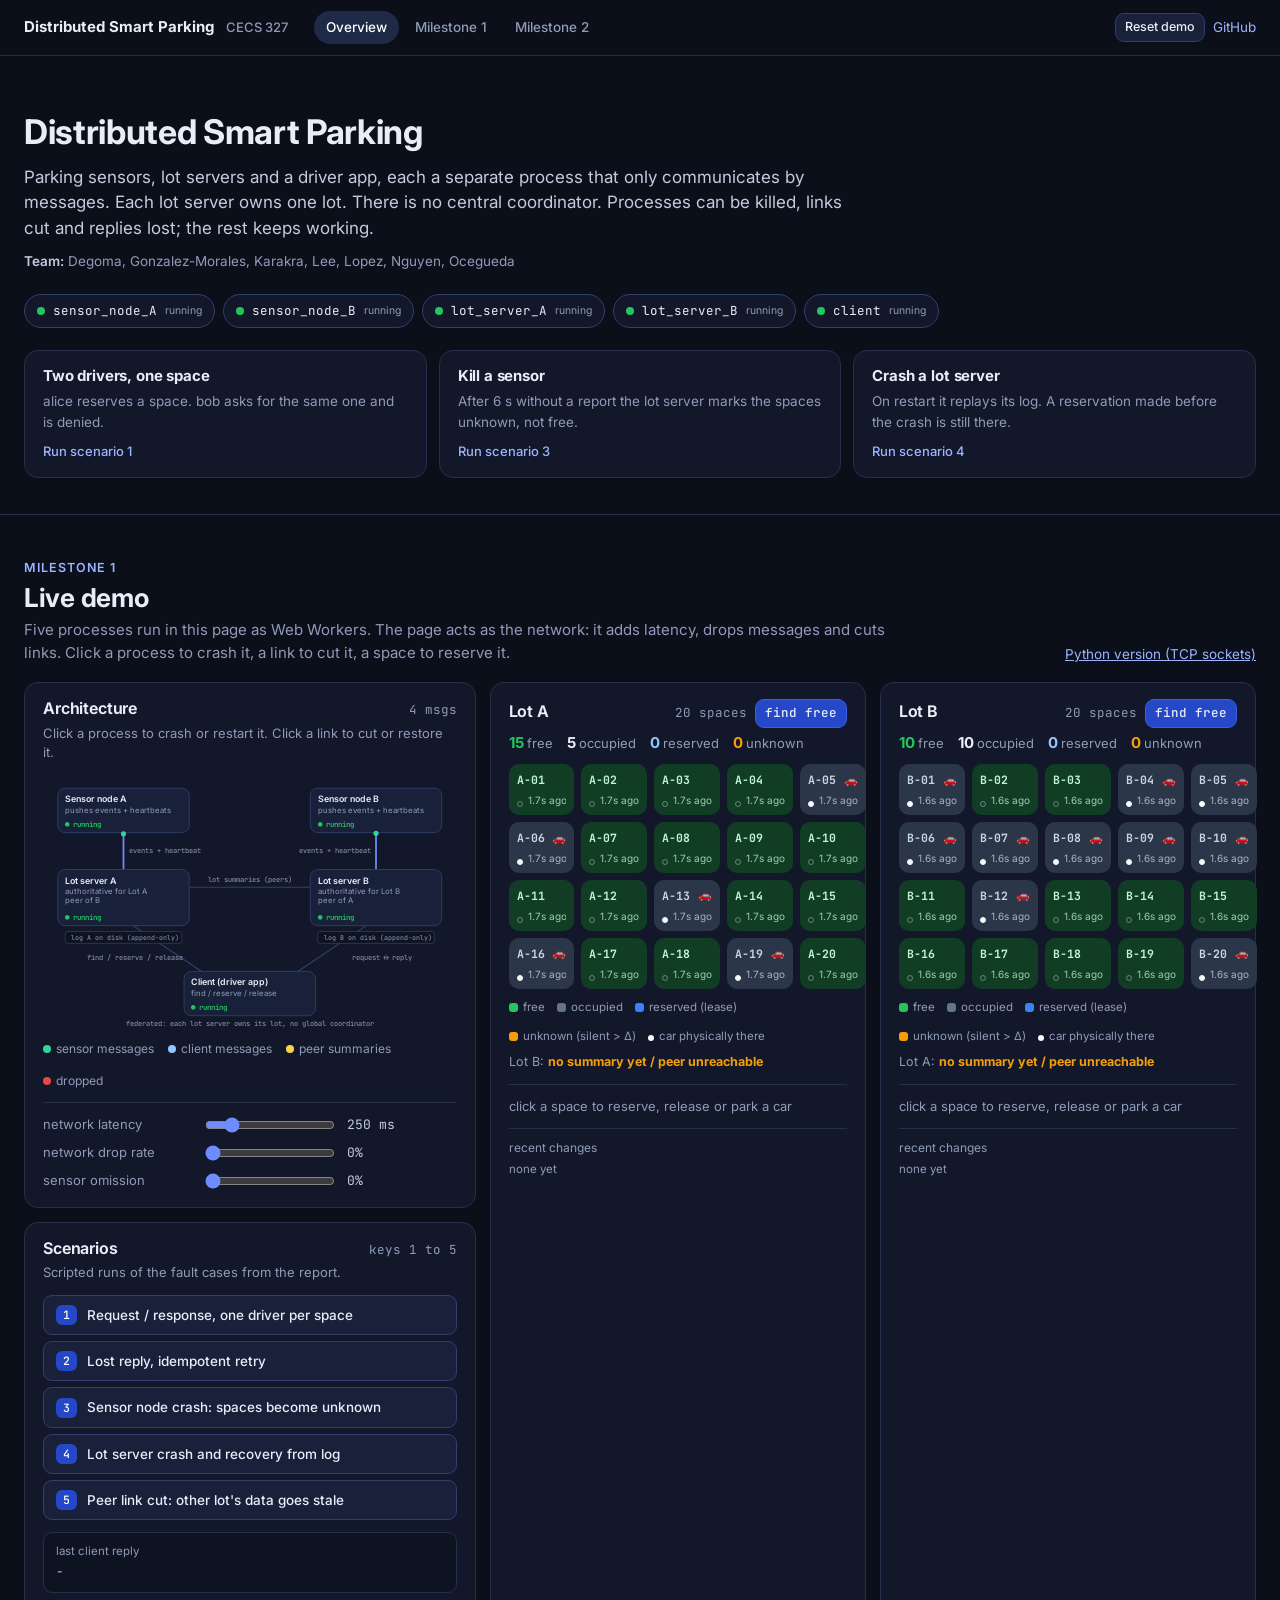
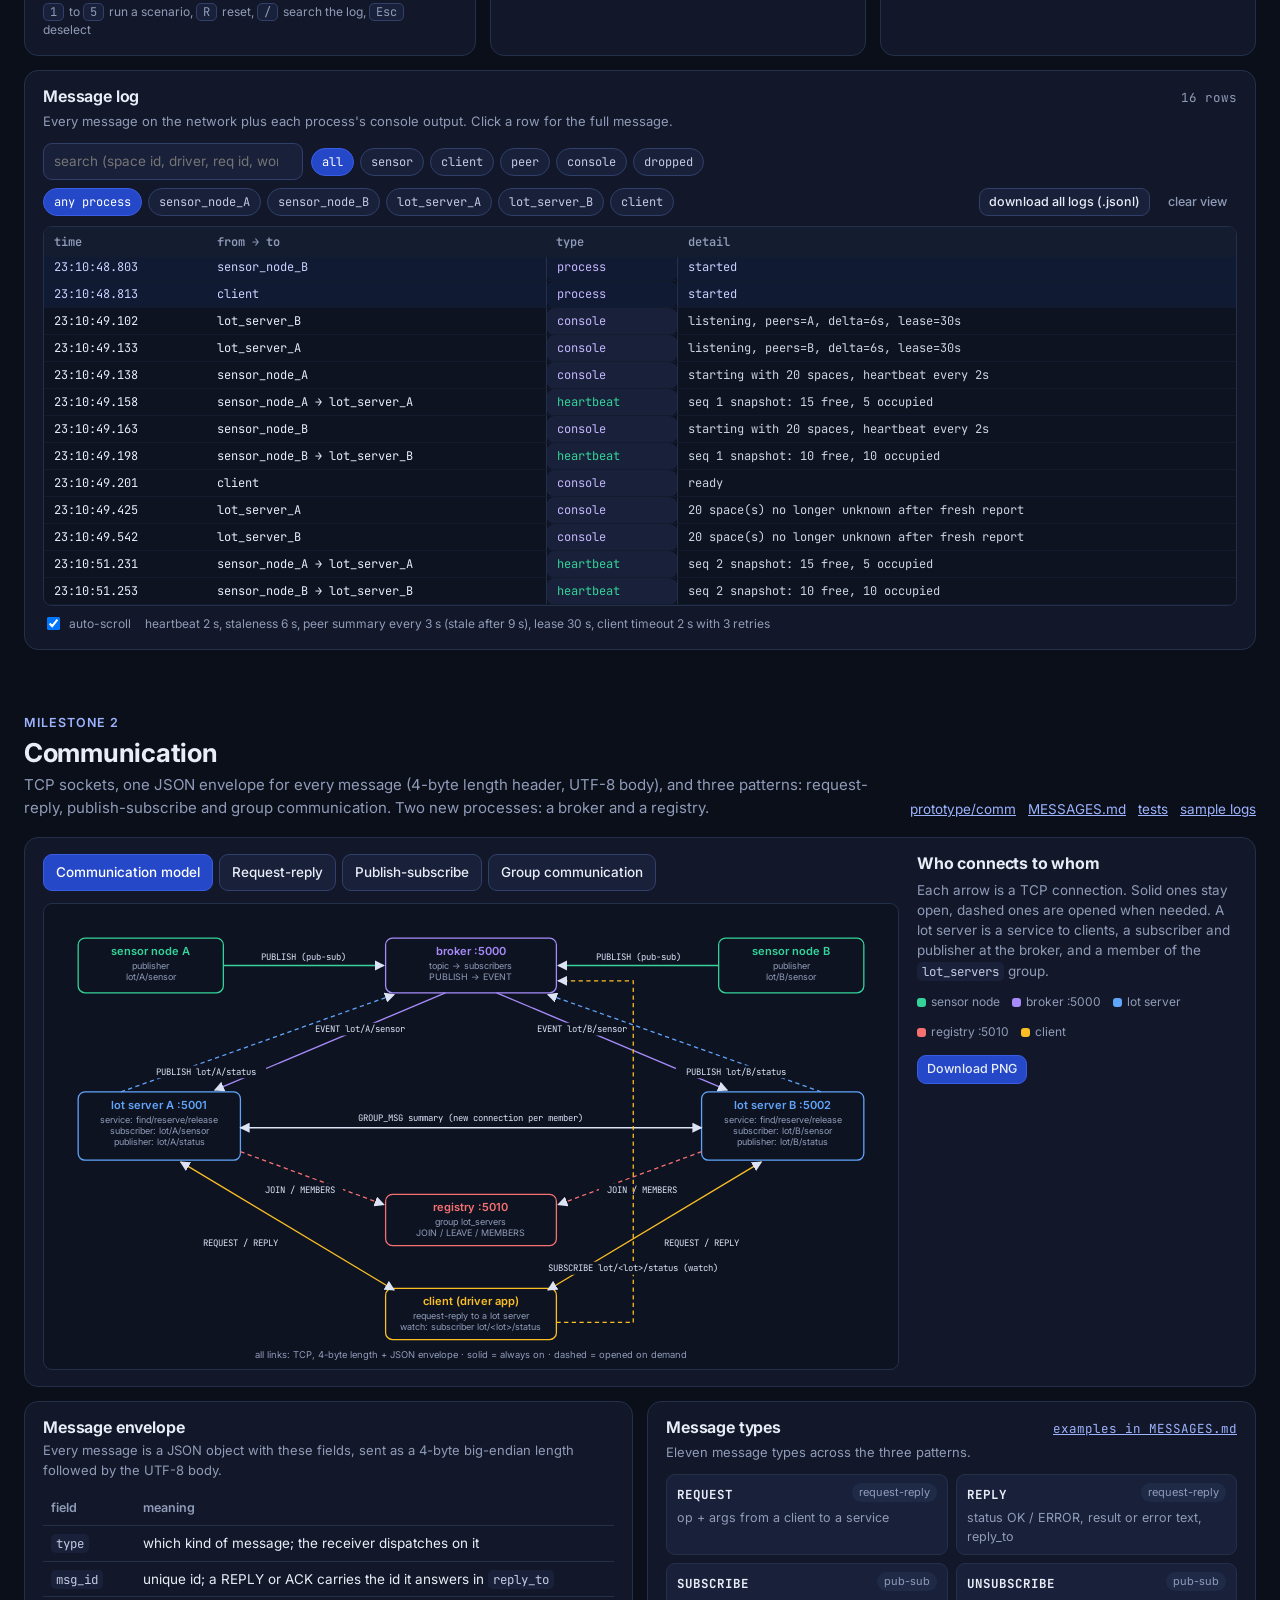
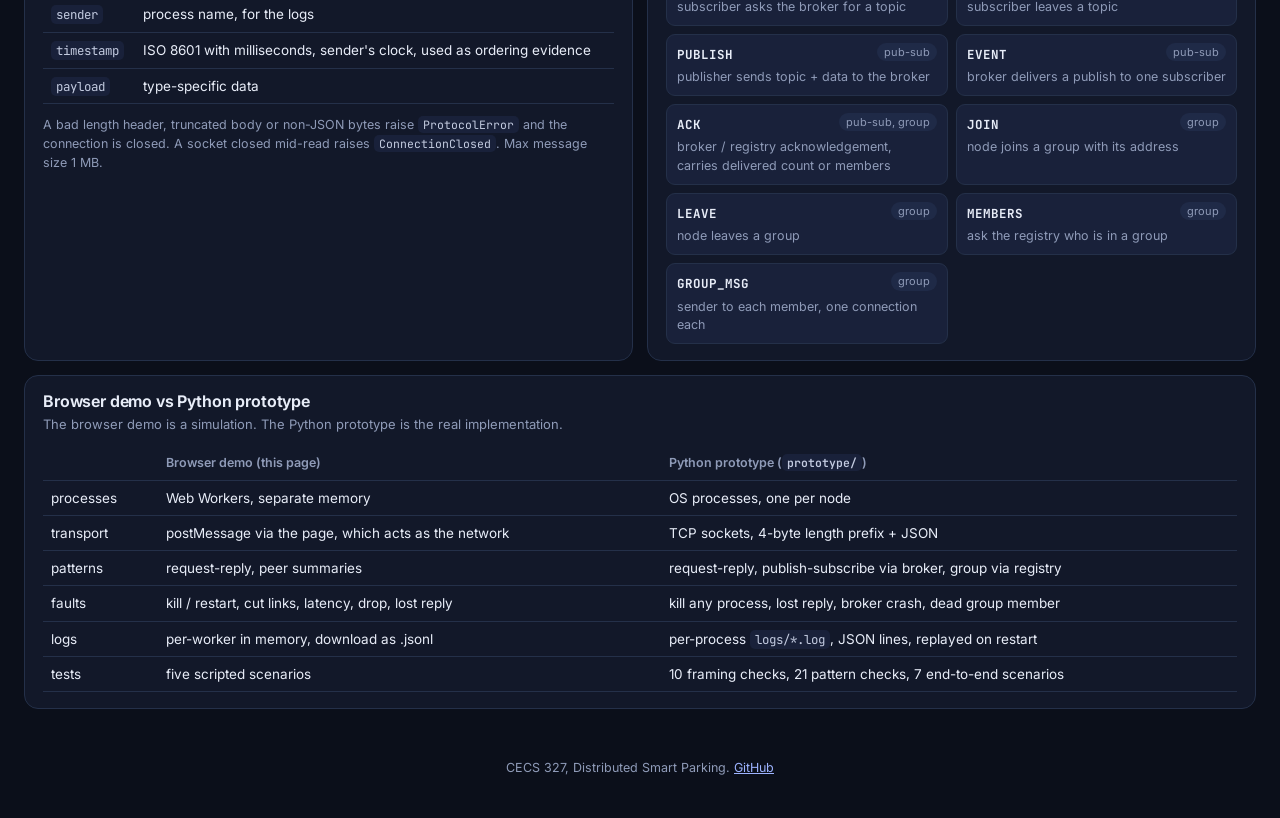
==== commit 61d02a5f: "Web: text and style updates" ====
--- a/web/index.html
+++ b/web/index.html
@@ -3,7 +3,7 @@
 <head>
   <meta charset="utf-8">
   <meta name="viewport" content="width=device-width, initial-scale=1">
-  <title>Distributed Smart Parking - CECS 327</title>
+  <title>Distributed Smart Parking, CECS 327</title>
   <meta name="description" content="Distributed Smart Parking, CECS 327: Milestone 1 live demo (sensor nodes, lot servers, client as separate processes) and Milestone 2 communication layer (TCP sockets, JSON envelope, request-reply, pub-sub, group communication).">
   <link rel="preconnect" href="https://fonts.googleapis.com">
   <link rel="preconnect" href="https://fonts.gstatic.com" crossorigin>
@@ -16,8 +16,8 @@
   <div class="brand">Distributed Smart Parking <span>CECS 327</span></div>
   <nav class="tabs" id="tabs">
     <a href="#overview">Overview</a>
-    <a href="#milestone-1">Milestone 1 · demo</a>
-    <a href="#milestone-2">Milestone 2 · communication</a>
+    <a href="#milestone-1">Milestone 1</a>
+    <a href="#milestone-2">Milestone 2</a>
   </nav>
   <div class="top-actions">
     <button class="sm" id="btnReset" title="Restart every process, clear reservations and the log (R)">Reset demo</button>
@@ -30,9 +30,8 @@
   <div class="wrap">
     <h1>Distributed Smart Parking</h1>
     <p class="lede">
-      Parking sensors, lot servers and a driver app running as separate processes that only talk by sending messages.
-      Each lot server owns its own lot; there is no central coordinator. The system keeps answering when a sensor dies,
-      a server crashes, a link is cut or a reply gets lost, and every message is logged so you can see what happened.
+      Parking sensors, lot servers and a driver app, each a separate process that only communicates by messages.
+      Each lot server owns one lot. There is no central coordinator. Processes can be killed, links cut and replies lost; the rest keeps working.
     </p>
     <p class="team"><b>Team:</b> Degoma, Gonzalez-Morales, Karakra, Lee, Lopez, Nguyen, Ocegueda</p>
 
@@ -41,18 +40,18 @@
     <div class="try" id="try">
       <div class="card" data-scen="1">
         <h3>Two drivers, one space</h3>
-        <p>alice reserves a space, bob tries the same one and gets DENIED. One request-reply at a time per lot server.</p>
-        <div class="go">Run scenario 1 →</div>
+        <p>alice reserves a space. bob asks for the same one and is denied.</p>
+        <div class="go">Run scenario 1</div>
       </div>
       <div class="card" data-scen="3">
         <h3>Kill a sensor</h3>
-        <p>The lot server hears nothing. After 6 s of silence its spaces become unknown, never free.</p>
-        <div class="go">Run scenario 3 →</div>
+        <p>After 6 s without a report the lot server marks the spaces unknown, not free.</p>
+        <div class="go">Run scenario 3</div>
       </div>
       <div class="card" data-scen="4">
         <h3>Crash a lot server</h3>
-        <p>Its memory is gone. On restart it replays its log and the reservation made before the crash is still there.</p>
-        <div class="go">Run scenario 4 →</div>
+        <p>On restart it replays its log. A reservation made before the crash is still there.</p>
+        <div class="go">Run scenario 4</div>
       </div>
     </div>
   </div>
@@ -65,16 +64,16 @@
       <div>
         <div class="kicker">Milestone 1</div>
         <h2>Live demo</h2>
-        <p>Five processes run in this page as Web Workers with their own memory. The page only plays the network: it adds latency, drops messages and cuts links. Click a process in the diagram to crash or restart it, click a link to cut it, click a space to act on it.</p>
-      </div>
-      <div class="links"><a href="https://github.com/forgehk/cecs327-smart-parking/tree/main/prototype">Python version with real TCP sockets →</a></div>
+        <p>Five processes run in this page as Web Workers. The page acts as the network: it adds latency, drops messages and cuts links. Click a process to crash it, a link to cut it, a space to reserve it.</p>
+      </div>
+      <div class="links"><a href="https://github.com/forgehk/cecs327-smart-parking/tree/main/prototype">Python version (TCP sockets)</a></div>
     </div>
 
     <div class="grid-m1">
 
       <div class="card area-arch">
         <div class="card-head"><h3>Architecture</h3><span class="r" id="msgcount">0 msgs</span></div>
-        <div class="card-sub">Click a process to crash / restart it. Click a link to cut / restore it.</div>
+        <div class="card-sub">Click a process to crash or restart it. Click a link to cut or restore it.</div>
         <svg id="diagram" viewBox="0 0 560 345" role="img"
              aria-label="Two sensor nodes push to two lot servers, which exchange summaries as peers; the client talks to either lot server."></svg>
         <div class="net-legend">
@@ -94,20 +93,20 @@
       <div class="card area-lotB" id="lotB"></div>
 
       <div class="card area-scen">
-        <div class="card-head"><h3>Scenarios</h3><span class="r">keys 1–5</span></div>
-        <div class="card-sub">Each one drives the system through the same controls and explains what to watch.</div>
+        <div class="card-head"><h3>Scenarios</h3><span class="r">keys 1 to 5</span></div>
+        <div class="card-sub">Scripted runs of the fault cases from the report.</div>
         <div class="scen-list" id="scen"></div>
         <div class="runner" id="runner" hidden>
           <div class="runner-head"><span>Running <b id="runnerTitle"></b></span><button class="sm" id="btnStop">Stop</button></div>
           <div class="steps" id="steps"></div>
         </div>
         <div class="reply" id="reply"><span class="lbl">last client reply</span>-</div>
-        <div class="keys"><kbd>1</kbd>–<kbd>5</kbd> run scenario · <kbd>R</kbd> reset · <kbd>/</kbd> search log · <kbd>Esc</kbd> clear selection</div>
+        <div class="keys"><kbd>1</kbd> to <kbd>5</kbd> run a scenario, <kbd>R</kbd> reset, <kbd>/</kbd> search the log, <kbd>Esc</kbd> deselect</div>
       </div>
 
       <div class="card area-log">
         <div class="card-head"><h3>Message log</h3><span class="r"><span id="logcount">0 rows</span></span></div>
-        <div class="card-sub">Every message the network carries, plus each process's console. Click a row to see the full message. Auto-scroll pauses while your pointer is over the log.</div>
+        <div class="card-sub">Every message on the network plus each process's console output. Click a row for the full message.</div>
         <div class="log-tools">
           <input type="search" id="logq" placeholder="search (space id, driver, req id, word)…">
           <div class="chips" id="chips"></div>
@@ -124,7 +123,7 @@
         </div>
         <div class="log-foot">
           <label><input type="checkbox" id="autoscroll" checked> auto-scroll</label>
-          <span>heartbeat 2 s · Δ = 6 s · peer summary 3 s (stale 9 s) · lease 30 s · client timeout 2 s × 3</span>
+          <span>heartbeat 2 s, staleness 6 s, peer summary every 3 s (stale after 9 s), lease 30 s, client timeout 2 s with 3 retries</span>
         </div>
       </div>
 
@@ -139,12 +138,12 @@
       <div>
         <div class="kicker">Milestone 2</div>
         <h2>Communication</h2>
-        <p>The simple messages above are replaced with a real communication layer: TCP sockets, every message a JSON envelope sent as a 4-byte length header plus UTF-8 body, and three patterns — request-reply, publish-subscribe and group communication. Two new processes appear: a broker and a registry. Every process logs every message; a crashed lot server replays its log.</p>
+        <p>TCP sockets, one JSON envelope for every message (4-byte length header, UTF-8 body), and three patterns: request-reply, publish-subscribe and group communication. Two new processes: a broker and a registry.</p>
       </div>
       <div class="links">
-        <a href="https://github.com/forgehk/cecs327-smart-parking/tree/main/prototype/comm">prototype/comm</a> ·
-        <a href="https://github.com/forgehk/cecs327-smart-parking/blob/main/docs/MESSAGES.md">MESSAGES.md</a> ·
-        <a href="https://github.com/forgehk/cecs327-smart-parking/tree/main/prototype/tests">tests</a> ·
+        <a href="https://github.com/forgehk/cecs327-smart-parking/tree/main/prototype/comm">prototype/comm</a> &nbsp;
+        <a href="https://github.com/forgehk/cecs327-smart-parking/blob/main/docs/MESSAGES.md">MESSAGES.md</a> &nbsp;
+        <a href="https://github.com/forgehk/cecs327-smart-parking/tree/main/prototype/tests">tests</a> &nbsp;
         <a href="https://github.com/forgehk/cecs327-smart-parking/tree/main/docs/sample_logs_m2">sample logs</a>
       </div>
     </div>
@@ -165,7 +164,7 @@
       <div class="viewer-side">
         <div class="vtext on" data-v="model">
           <h3>Who connects to whom</h3>
-          <p>Every arrow is a TCP connection carrying framed JSON. Solid links stay open, dashed ones are opened on demand. A lot server plays four roles at once: service to clients, subscriber and publisher at the broker, and member of the <code>lot_servers</code> group.</p>
+          <p>Each arrow is a TCP connection. Solid ones stay open, dashed ones are opened when needed. A lot server is a service to clients, a subscriber and publisher at the broker, and a member of the <code>lot_servers</code> group.</p>
           <div class="m2legend">
             <span><i style="background:#34d399"></i>sensor node</span>
             <span><i style="background:#a78bfa"></i>broker :5000</span>
@@ -176,21 +175,21 @@
         </div>
         <div class="vtext" data-v="rr">
           <h3>One exchange per connection</h3>
-          <p>Open, REQUEST, REPLY, close. The REPLY echoes the request's <code>msg_id</code> in <code>reply_to</code>. If no reply arrives within 2 s the client reconnects and resends the same REQUEST. The service caches replies by <code>msg_id</code>, so the retry gets the cached answer and the reservation is never made twice.</p>
-          <p style="margin-top:8px">Failure cases: unknown op or bad args → <code>status: ERROR</code>; no reply after 3 tries → <code>ServiceUnavailable</code>, logged.</p>
+          <p>Connect, REQUEST, REPLY, close. The REPLY carries the request's <code>msg_id</code> in <code>reply_to</code>. If nothing comes back in 2 s the client reconnects and sends the same REQUEST again. The service caches replies by <code>msg_id</code>, so the retry gets the cached reply and nothing runs twice.</p>
+          <p style="margin-top:8px">Unknown op or bad args: <code>status: ERROR</code>. No reply after 3 tries: <code>ServiceUnavailable</code>, written to the log.</p>
         </div>
         <div class="vtext" data-v="ps">
           <h3>Broker in the middle</h3>
-          <p>Subscribers keep one long-lived connection to the broker. A PUBLISH is fanned out as one EVENT per subscriber on that subscriber's own connection, one log line per delivery. The publisher gets an ACK with how many subscribers were reached. A subscriber the broker can't deliver to is dropped from the topic rather than retried.</p>
-          <p style="margin-top:8px">Limits: the broker is a single point of failure; a slow subscriber can delay the others.</p>
+          <p>Subscribers keep one long-lived connection to the broker. A PUBLISH becomes one EVENT per subscriber, sent on that subscriber's connection and logged once per delivery. The publisher gets an ACK with the delivered count. A subscriber that cannot be reached is removed from the topic.</p>
+          <p style="margin-top:8px">Limits: the broker is a single point of failure, and a slow subscriber delays the others.</p>
         </div>
         <div class="vtext" data-v="grp">
           <h3>Membership at the registry</h3>
-          <p>Members JOIN a group at the registry. To send, the sender asks for MEMBERS, then opens one connection per member and sends GROUP_MSG, logging one line per target. An unreachable member is logged and skipped; the others still get the message.</p>
-          <p style="margin-top:8px">No ordering or atomic delivery is guaranteed, and membership can change during a send. Future work: total ordering, acknowledgements, multicast.</p>
+          <p>Members JOIN a group at the registry. To send, a node asks for MEMBERS, then opens one connection per member and sends GROUP_MSG, one log line per target. An unreachable member is logged and skipped. The others still get the message.</p>
+          <p style="margin-top:8px">No ordering or atomic delivery. Membership can change during a send. Future work: total ordering, acknowledgements, multicast.</p>
         </div>
         <div class="dl">
-          <button class="primary sm" id="btnDl">Download this diagram (PNG)</button>
+          <button class="primary sm" id="btnDl">Download PNG</button>
         </div>
       </div>
     </div>
@@ -198,7 +197,7 @@
     <div class="grid-m2">
       <div class="card">
         <div class="card-head"><h3>Message envelope</h3></div>
-        <div class="card-sub">Every message, in every pattern, is a JSON object with these fields, sent as a 4-byte big-endian length followed by the UTF-8 body (<code>struct.pack("!I", len)</code>).</div>
+        <div class="card-sub">Every message is a JSON object with these fields, sent as a 4-byte big-endian length followed by the UTF-8 body.</div>
         <table class="plain">
           <tr><th>field</th><th>meaning</th></tr>
           <tr><td><code>type</code></td><td>which kind of message; the receiver dispatches on it</td></tr>
@@ -207,11 +206,11 @@
           <tr><td><code>timestamp</code></td><td>ISO 8601 with milliseconds, sender's clock, used as ordering evidence</td></tr>
           <tr><td><code>payload</code></td><td>type-specific data</td></tr>
         </table>
-        <div class="card-foot">Malformed input: a bad length header, a truncated body or non-JSON bytes raise <code>ProtocolError</code> and the connection is closed; a closed socket mid-read raises <code>ConnectionClosed</code>. Max message size 1 MB.</div>
+        <div class="card-foot">A bad length header, truncated body or non-JSON bytes raise <code>ProtocolError</code> and the connection is closed. A socket closed mid-read raises <code>ConnectionClosed</code>. Max message size 1 MB.</div>
       </div>
       <div class="card">
-        <div class="card-head"><h3>Message types</h3><span class="r"><a href="https://github.com/forgehk/cecs327-smart-parking/blob/main/docs/MESSAGES.md">real example of each →</a></span></div>
-        <div class="card-sub">Eleven types across the three patterns.</div>
+        <div class="card-head"><h3>Message types</h3><span class="r"><a href="https://github.com/forgehk/cecs327-smart-parking/blob/main/docs/MESSAGES.md">examples in MESSAGES.md</a></span></div>
+        <div class="card-sub">Eleven message types across the three patterns.</div>
         <div class="types">
           <div class="type"><b>REQUEST</b><span class="pat">request-reply</span><p>op + args from a client to a service</p></div>
           <div class="type"><b>REPLY</b><span class="pat">request-reply</span><p>status OK / ERROR, result or error text, reply_to</p></div>
@@ -219,18 +218,18 @@
           <div class="type"><b>UNSUBSCRIBE</b><span class="pat">pub-sub</span><p>subscriber leaves a topic</p></div>
           <div class="type"><b>PUBLISH</b><span class="pat">pub-sub</span><p>publisher sends topic + data to the broker</p></div>
           <div class="type"><b>EVENT</b><span class="pat">pub-sub</span><p>broker delivers a publish to one subscriber</p></div>
-          <div class="type"><b>ACK</b><span class="pat">pub-sub · group</span><p>broker / registry acknowledgement, carries delivered count or members</p></div>
+          <div class="type"><b>ACK</b><span class="pat">pub-sub, group</span><p>broker / registry acknowledgement, carries delivered count or members</p></div>
           <div class="type"><b>JOIN</b><span class="pat">group</span><p>node joins a group with its address</p></div>
           <div class="type"><b>LEAVE</b><span class="pat">group</span><p>node leaves a group</p></div>
           <div class="type"><b>MEMBERS</b><span class="pat">group</span><p>ask the registry who is in a group</p></div>
-          <div class="type"><b>GROUP_MSG</b><span class="pat">group</span><p>sender → each member, one connection per member</p></div>
+          <div class="type"><b>GROUP_MSG</b><span class="pat">group</span><p>sender to each member, one connection each</p></div>
         </div>
       </div>
     </div>
 
     <div class="card" style="margin-top:14px">
       <div class="card-head"><h3>Browser demo vs Python prototype</h3></div>
-      <div class="card-sub">The demo above is a simulation so it can run in a web page. The graded code is the Python prototype.</div>
+      <div class="card-sub">The browser demo is a simulation. The Python prototype is the real implementation.</div>
       <table class="plain">
         <tr><th></th><th>Browser demo (this page)</th><th>Python prototype (<code>prototype/</code>)</th></tr>
         <tr><td>processes</td><td>Web Workers, separate memory</td><td>OS processes, one per node</td></tr>
@@ -245,8 +244,7 @@
 </section>
 
 <footer>
-  CECS 327 · Distributed Smart Parking · the Python version in <code>prototype/</code> uses the same rules over real TCP sockets ·
-  <a href="https://github.com/forgehk/cecs327-smart-parking">GitHub</a>
+  CECS 327, Distributed Smart Parking. <a href="https://github.com/forgehk/cecs327-smart-parking">GitHub</a>
 </footer>
 
 <div id="toast"></div>
--- a/web/style.css
+++ b/web/style.css
@@ -29,7 +29,6 @@
   --radius-s: 9px;
   --font: "Inter", ui-sans-serif, system-ui, -apple-system, "Segoe UI", Roboto, sans-serif;
   --mono: "JetBrains Mono", ui-monospace, SFMono-Regular, Menlo, Consolas, monospace;
-  --shadow: 0 1px 0 rgba(255,255,255,.03) inset, 0 10px 30px rgba(0,0,0,.25);
 }
 
 * { box-sizing: border-box; }
@@ -89,8 +88,7 @@
   position: sticky; top: 0; z-index: 50;
   display: flex; align-items: center; gap: 18px;
   padding: 0 24px; height: 56px;
-  background: rgba(11,15,26,.85);
-  backdrop-filter: blur(10px);
+  background: var(--bg);
   border-bottom: 1px solid var(--line);
 }
 .brand { font-weight: 700; font-size: 15px; white-space: nowrap; }
@@ -117,11 +115,9 @@
 /* ---------- overview ---------- */
 .hero {
   padding: 56px 0 36px;
-  background: radial-gradient(1200px 400px at 20% -10%, rgba(109,141,255,.18), transparent 60%),
-              radial-gradient(900px 400px at 90% 0%, rgba(52,211,153,.10), transparent 60%);
   border-bottom: 1px solid var(--line);
 }
-.hero h1 { font-size: 40px; font-weight: 800; letter-spacing: -.02em; }
+.hero h1 { font-size: 34px; font-weight: 700; letter-spacing: -.01em; }
 .hero .lede { font-size: 17px; color: var(--text-2); max-width: 820px; margin-top: 12px; }
 .hero .team { color: var(--muted); font-size: 13.5px; margin-top: 10px; }
 .hero .team b { color: var(--text-2); font-weight: 600; }
@@ -132,9 +128,9 @@
   background: var(--surface); border: 1px solid var(--line-2);
   font-family: var(--mono); font-size: 12.5px; cursor: pointer; user-select: none;
 }
-.proc i { width: 8px; height: 8px; border-radius: 50%; background: var(--free); box-shadow: 0 0 8px var(--free); }
+.proc i { width: 8px; height: 8px; border-radius: 50%; background: var(--free); }
 .proc.dead { border-color: rgba(239,68,68,.6); color: #fca5a5; }
-.proc.dead i { background: var(--err); box-shadow: 0 0 8px var(--err); }
+.proc.dead i { background: var(--err); }
 .proc small { color: var(--muted); font-family: var(--font); }
 .proc:hover { border-color: var(--accent); }
 .try { display: grid; grid-template-columns: repeat(3, 1fr); gap: 12px; margin-top: 22px; }
@@ -151,7 +147,6 @@
   border-radius: var(--radius);
   padding: 16px 18px;
   min-width: 0;
-  box-shadow: var(--shadow);
 }
 .card-head { display: flex; align-items: baseline; gap: 10px; margin-bottom: 4px; }
 .card-head h3 { font-size: 16px; font-weight: 650; }
@@ -199,7 +194,7 @@
 .elabel { fill: var(--muted); font-size: 9.5px; font-family: var(--mono); pointer-events: none; }
 .disk rect { fill: var(--bg-2); stroke: var(--line-2); rx: 3; }
 .disk text { fill: var(--muted); font-size: 9px; font-family: var(--mono); }
-.dot { fill: #c7d2fe; filter: drop-shadow(0 0 3px #7c9cff); }
+.dot { fill: #c7d2fe; }
 .dot.sensor { fill: var(--sensor); }
 .dot.client { fill: var(--client); }
 .dot.peer { fill: var(--peer); }
@@ -394,7 +389,7 @@
   position: fixed; left: 50%; bottom: 22px; transform: translateX(-50%) translateY(20px);
   background: var(--surface-3); border: 1px solid var(--line-2); color: var(--text);
   padding: 10px 16px; border-radius: 12px; font-size: 13.5px; font-family: var(--mono);
-  box-shadow: 0 10px 30px rgba(0,0,0,.4); opacity: 0; pointer-events: none; transition: opacity .2s, transform .2s; z-index: 60;
+  opacity: 0; pointer-events: none; transition: opacity .2s, transform .2s; z-index: 60;
   max-width: min(90vw, 720px);
 }
 #toast.show { opacity: 1; transform: translateX(-50%) translateY(0); }
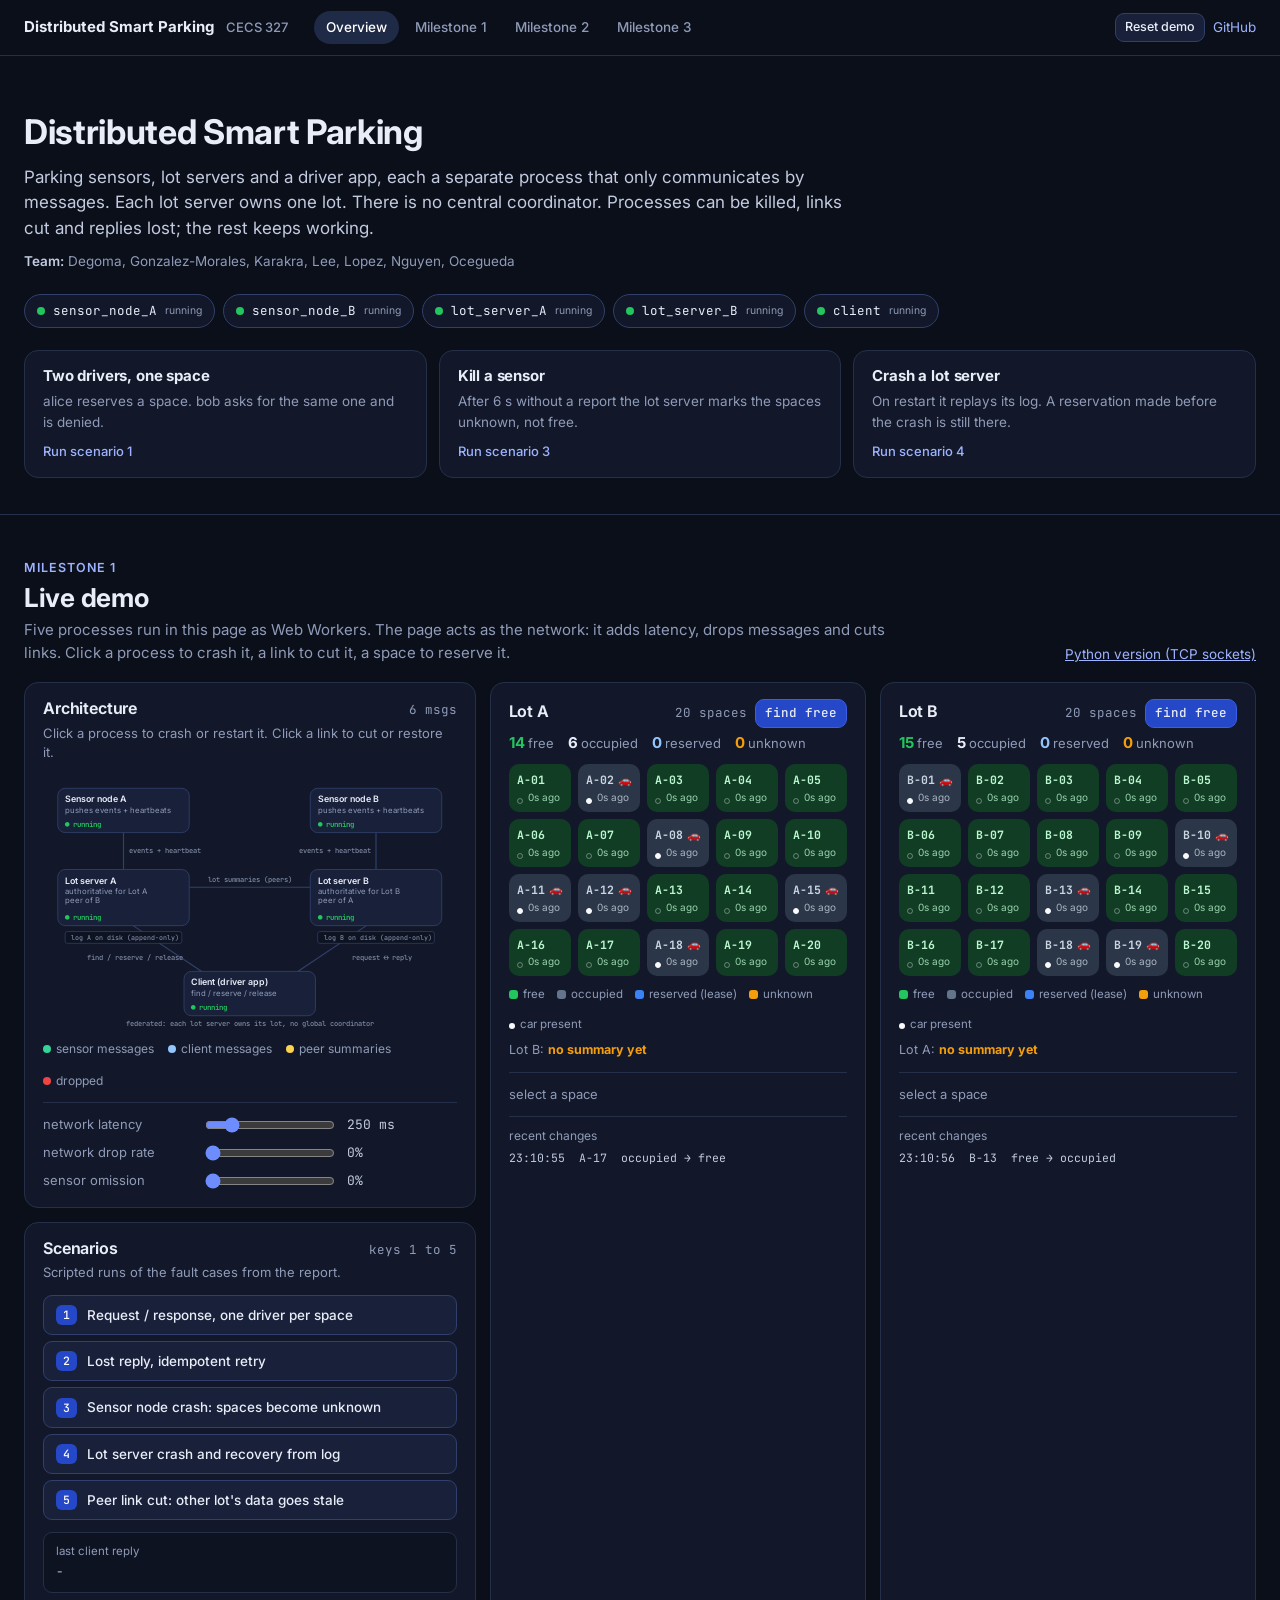
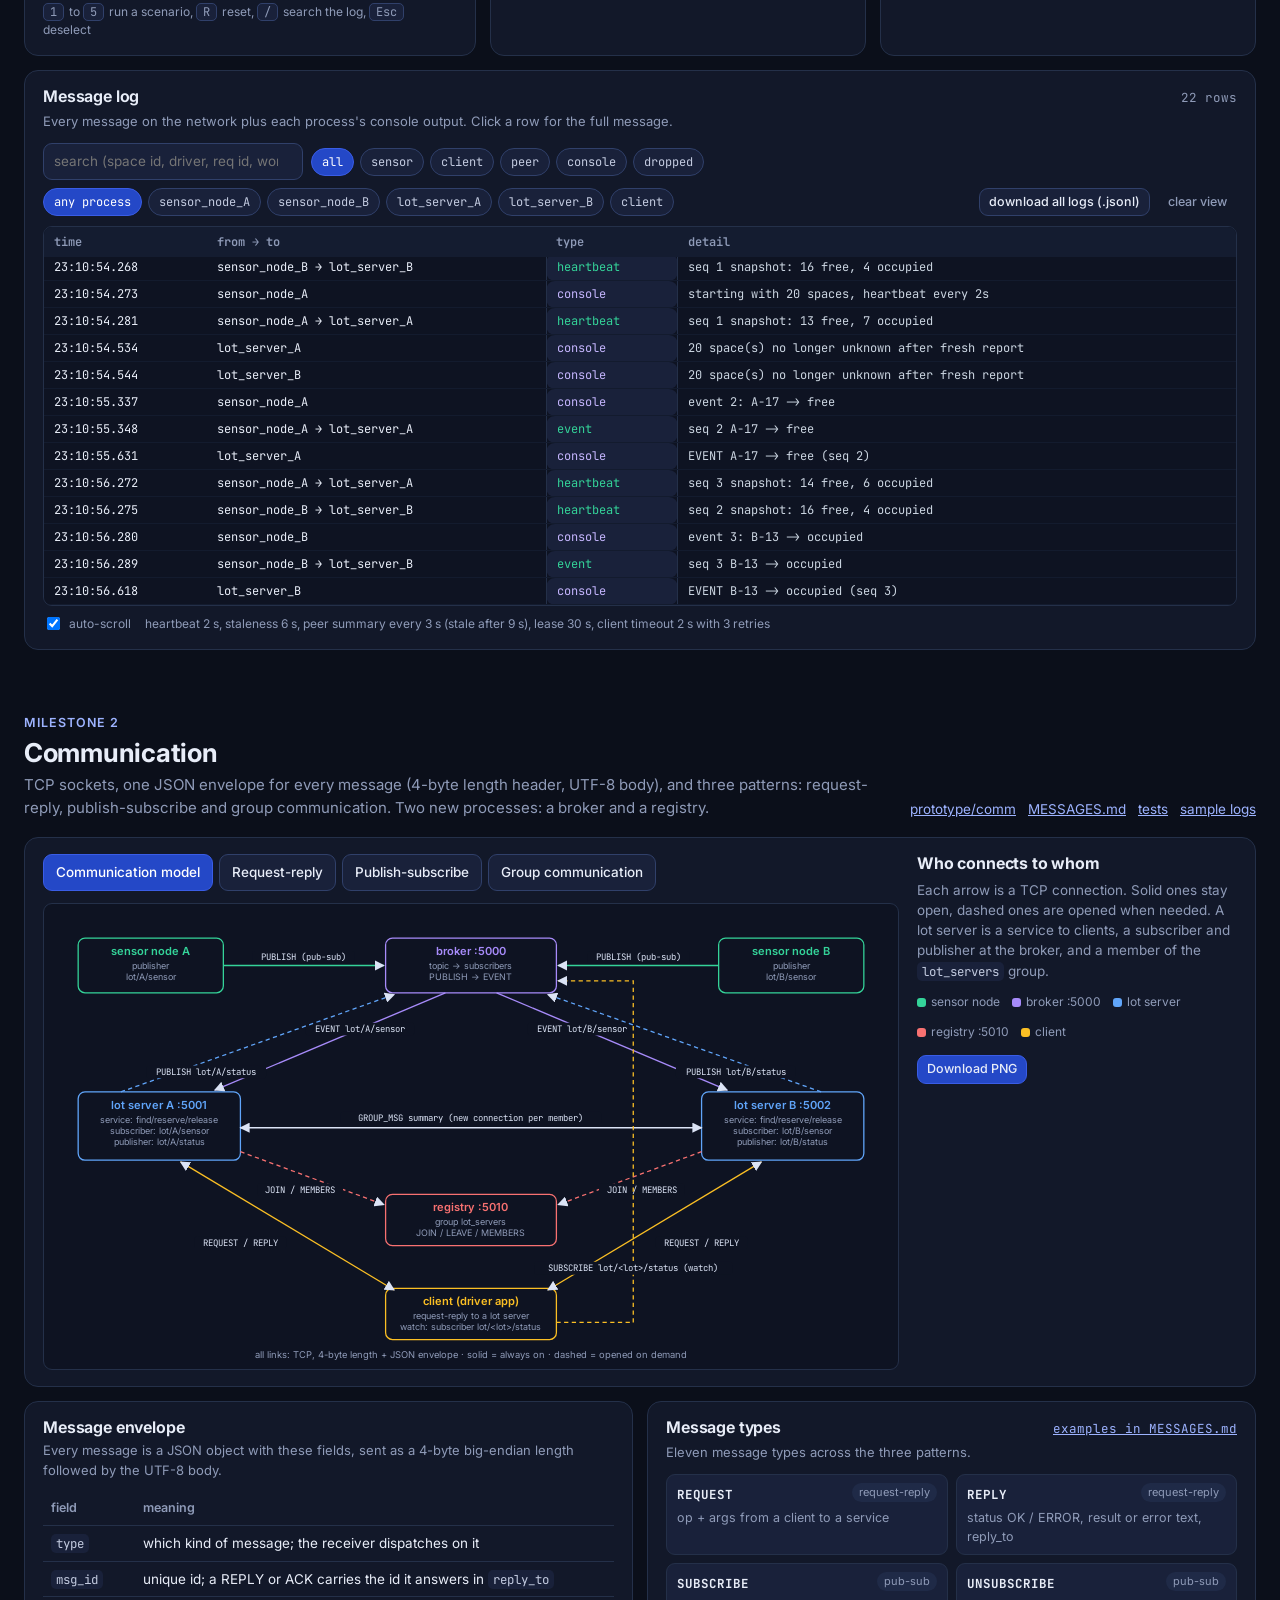
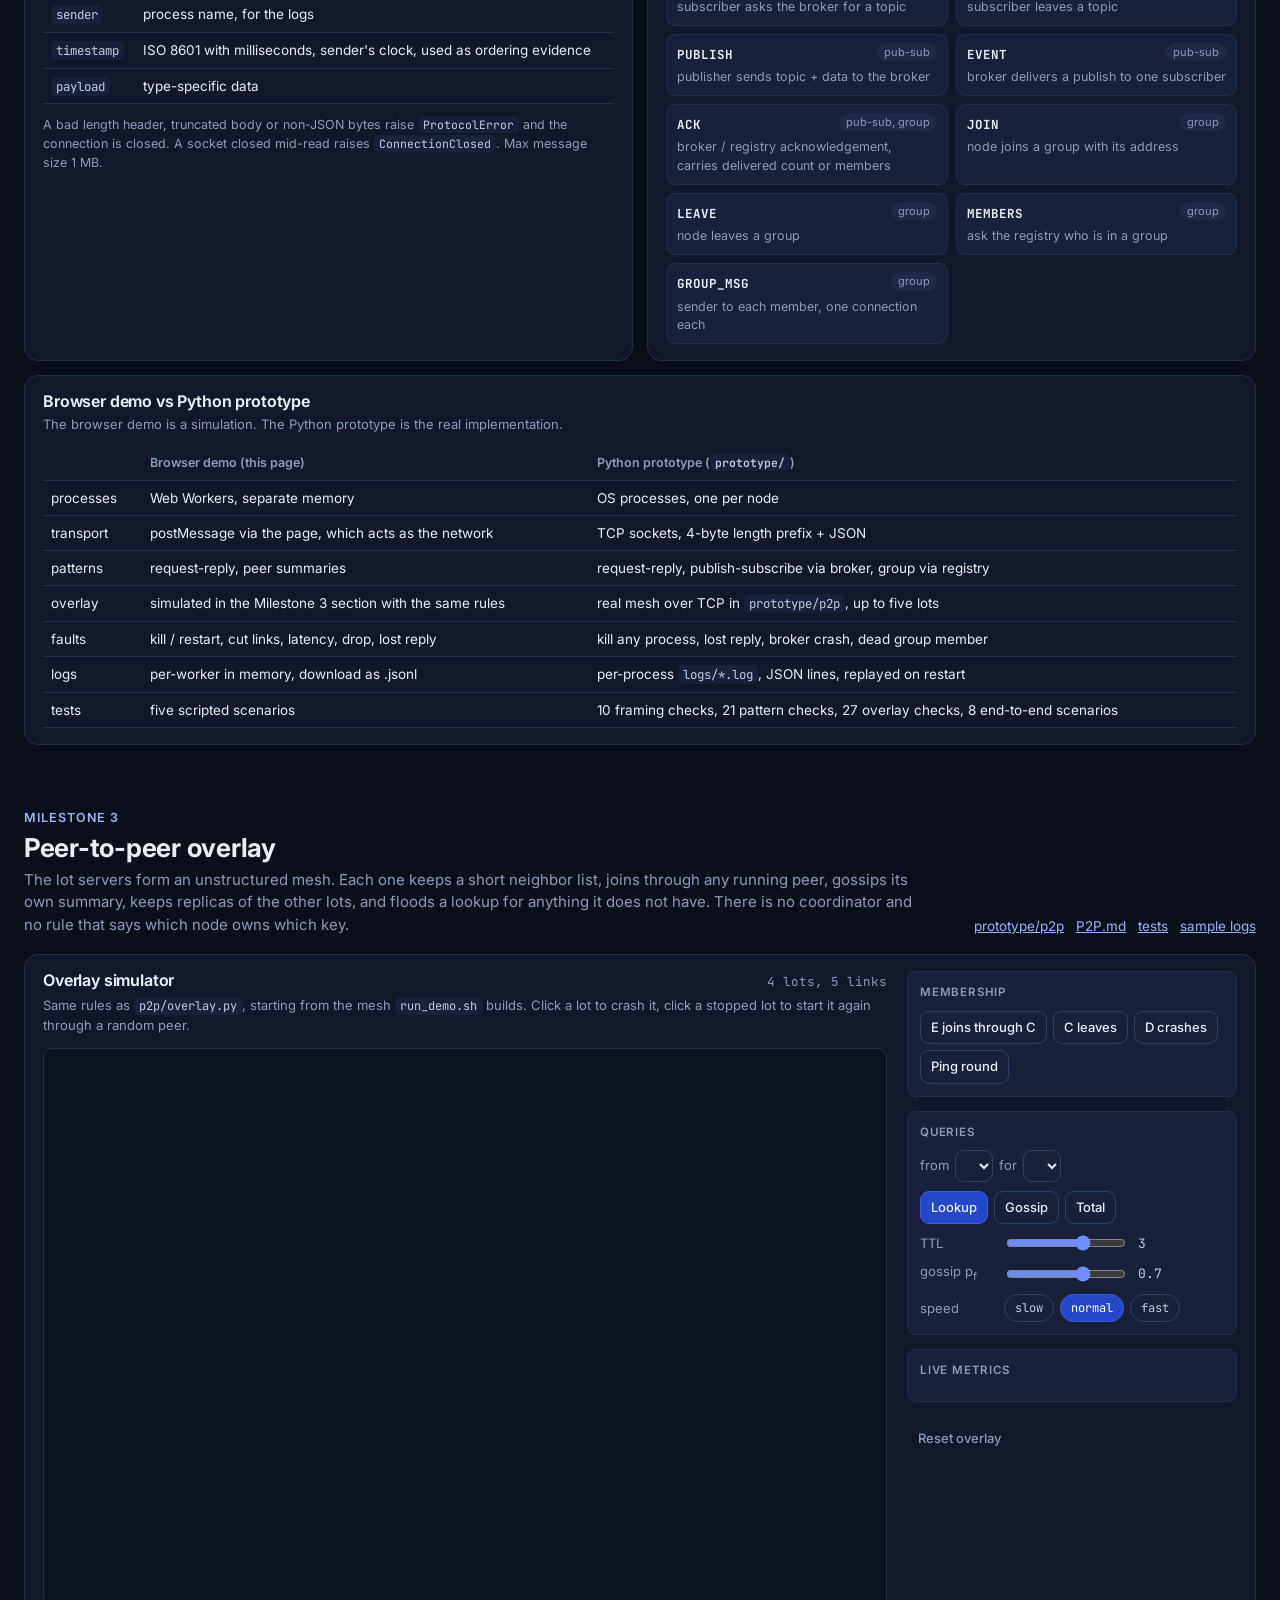
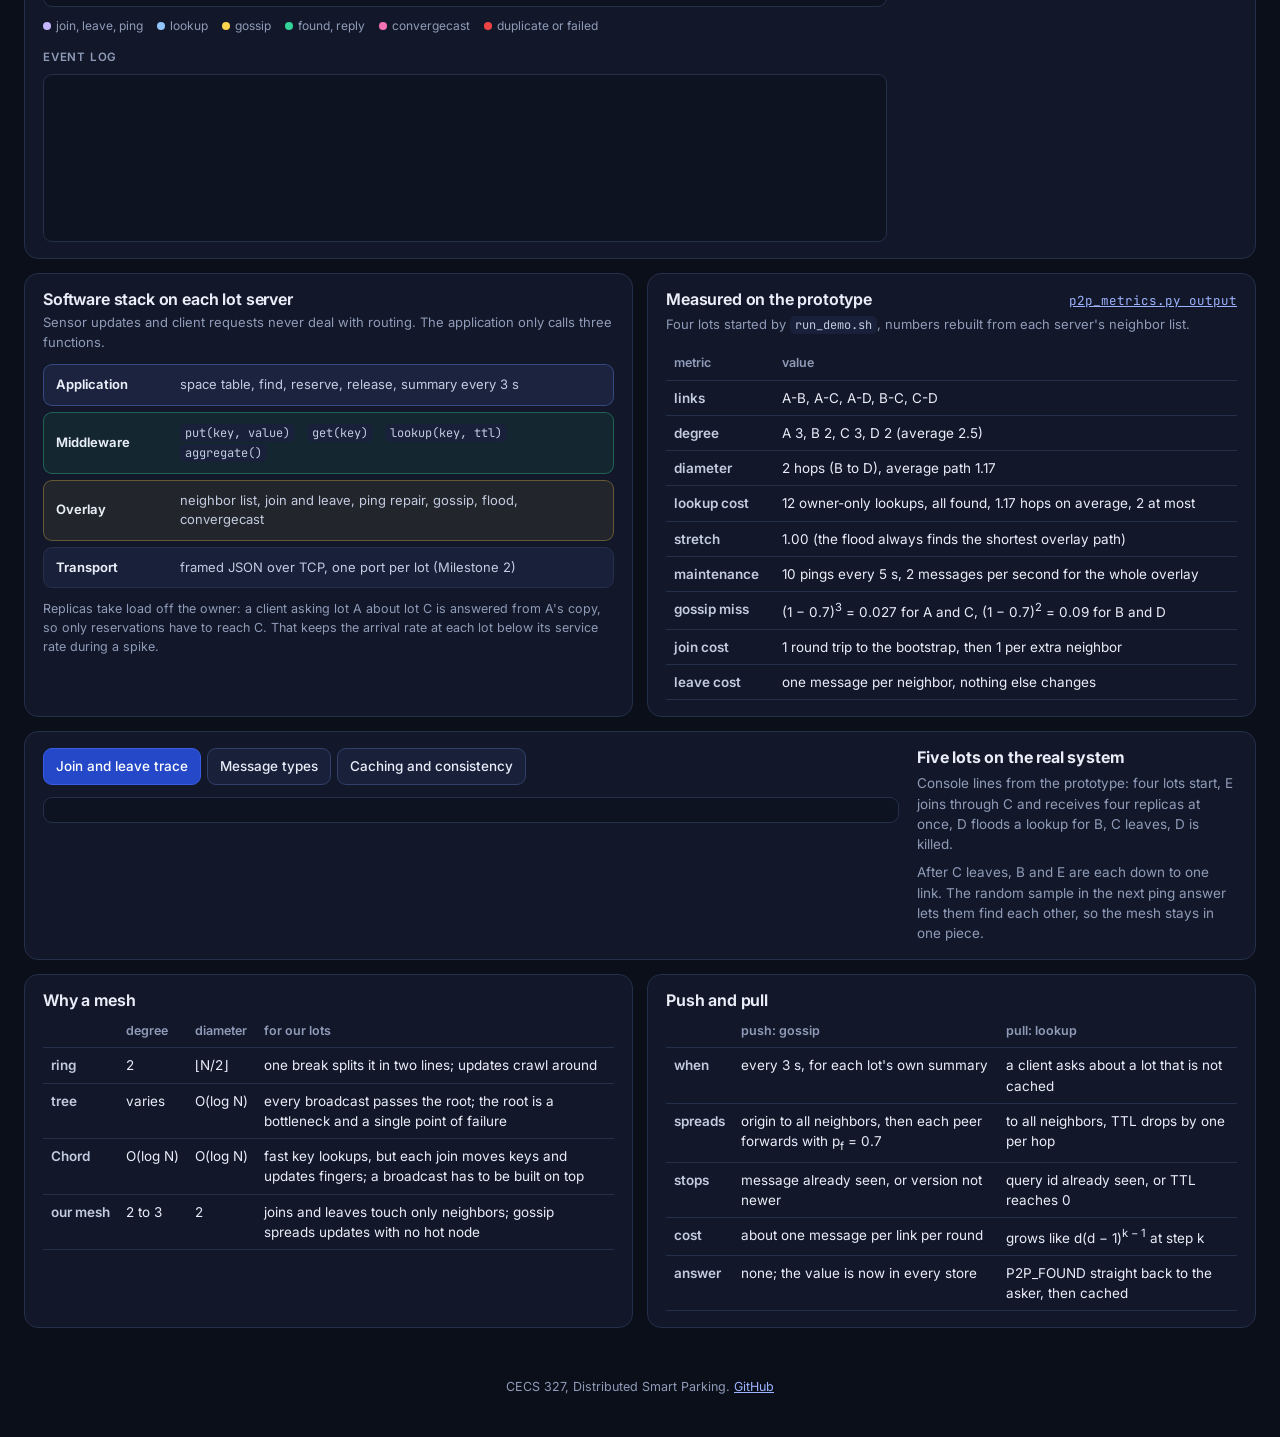
==== commit ab8a3bcc: "M3: website section with overlay simulator" ====
--- a/web/index.html
+++ b/web/index.html
@@ -4,7 +4,7 @@
   <meta charset="utf-8">
   <meta name="viewport" content="width=device-width, initial-scale=1">
   <title>Distributed Smart Parking, CECS 327</title>
-  <meta name="description" content="Distributed Smart Parking, CECS 327: Milestone 1 live demo (sensor nodes, lot servers, client as separate processes) and Milestone 2 communication layer (TCP sockets, JSON envelope, request-reply, pub-sub, group communication).">
+  <meta name="description" content="Distributed Smart Parking, CECS 327: Milestone 1 live demo (sensor nodes, lot servers, client as separate processes) Milestone 2 communication layer (TCP sockets, JSON envelope, request-reply, pub-sub, group communication) and Milestone 3 peer-to-peer overlay (join, leave, gossip, flood lookup, replicas).">
   <link rel="preconnect" href="https://fonts.googleapis.com">
   <link rel="preconnect" href="https://fonts.gstatic.com" crossorigin>
   <link href="https://fonts.googleapis.com/css2?family=Inter:wght@400;500;600;700;800&family=JetBrains+Mono:wght@400;600;700&display=swap" rel="stylesheet">
@@ -18,6 +18,7 @@
     <a href="#overview">Overview</a>
     <a href="#milestone-1">Milestone 1</a>
     <a href="#milestone-2">Milestone 2</a>
+    <a href="#milestone-3">Milestone 3</a>
   </nav>
   <div class="top-actions">
     <button class="sm" id="btnReset" title="Restart every process, clear reservations and the log (R)">Reset demo</button>
@@ -235,10 +236,181 @@
         <tr><td>processes</td><td>Web Workers, separate memory</td><td>OS processes, one per node</td></tr>
         <tr><td>transport</td><td>postMessage via the page, which acts as the network</td><td>TCP sockets, 4-byte length prefix + JSON</td></tr>
         <tr><td>patterns</td><td>request-reply, peer summaries</td><td>request-reply, publish-subscribe via broker, group via registry</td></tr>
+        <tr><td>overlay</td><td>simulated in the Milestone 3 section with the same rules</td><td>real mesh over TCP in <code>prototype/p2p</code>, up to five lots</td></tr>
         <tr><td>faults</td><td>kill / restart, cut links, latency, drop, lost reply</td><td>kill any process, lost reply, broker crash, dead group member</td></tr>
         <tr><td>logs</td><td>per-worker in memory, download as .jsonl</td><td>per-process <code>logs/*.log</code>, JSON lines, replayed on restart</td></tr>
-        <tr><td>tests</td><td>five scripted scenarios</td><td>10 framing checks, 21 pattern checks, 7 end-to-end scenarios</td></tr>
+        <tr><td>tests</td><td>five scripted scenarios</td><td>10 framing checks, 21 pattern checks, 27 overlay checks, 8 end-to-end scenarios</td></tr>
       </table>
+    </div>
+  </div>
+</section>
+
+<!-- ====================== Milestone 3 ====================== -->
+<section id="milestone-3" class="ms">
+  <div class="wrap">
+    <div class="ms-head">
+      <div>
+        <div class="kicker">Milestone 3</div>
+        <h2>Peer-to-peer overlay</h2>
+        <p>The lot servers form an unstructured mesh. Each one keeps a short neighbor list, joins through any running peer, gossips its own summary, keeps replicas of the other lots, and floods a lookup for anything it does not have. There is no coordinator and no rule that says which node owns which key.</p>
+      </div>
+      <div class="links">
+        <a href="https://github.com/forgehk/cecs327-smart-parking/tree/main/prototype/p2p">prototype/p2p</a> &nbsp;
+        <a href="https://github.com/forgehk/cecs327-smart-parking/blob/main/docs/P2P.md">P2P.md</a> &nbsp;
+        <a href="https://github.com/forgehk/cecs327-smart-parking/blob/main/prototype/tests/test_p2p.py">tests</a> &nbsp;
+        <a href="https://github.com/forgehk/cecs327-smart-parking/tree/main/docs/sample_logs_m3">sample logs</a>
+      </div>
+    </div>
+
+    <div class="card m3sim">
+      <div class="m3-main">
+        <div class="card-head"><h3>Overlay simulator</h3><span class="r" id="m3state">4 lots, 5 links</span></div>
+        <div class="card-sub">Same rules as <code>p2p/overlay.py</code>, starting from the mesh <code>run_demo.sh</code> builds. Click a lot to crash it, click a stopped lot to start it again through a random peer.</div>
+        <svg id="overlay" viewBox="0 0 680 450" role="img" aria-label="Overlay of lot servers A to E"></svg>
+        <div class="m3legend">
+          <span><i style="background:#c4b5fd"></i>join, leave, ping</span>
+          <span><i style="background:#93c5fd"></i>lookup</span>
+          <span><i style="background:#fcd34d"></i>gossip</span>
+          <span><i style="background:#34d399"></i>found, reply</span>
+          <span><i style="background:#f472b6"></i>convergecast</span>
+          <span><i style="background:#ef4444"></i>duplicate or failed</span>
+        </div>
+      </div>
+      <div class="m3-side">
+        <div class="m3group">
+          <div class="m3label">Membership</div>
+          <div class="m3row">
+            <button data-m3="join">E joins through C</button>
+            <button data-m3="leave">C leaves</button>
+            <button data-m3="crash">D crashes</button>
+            <button data-m3="ping">Ping round</button>
+          </div>
+        </div>
+        <div class="m3group">
+          <div class="m3label">Queries</div>
+          <div class="m3row">
+            <label class="m3sel">from <select id="m3from"></select></label>
+            <label class="m3sel">for <select id="m3for"></select></label>
+          </div>
+          <div class="m3row">
+            <button class="primary" data-m3="lookup">Lookup</button>
+            <button data-m3="gossip">Gossip</button>
+            <button data-m3="total">Total</button>
+          </div>
+          <div class="sl"><label for="m3ttl">TTL</label><input type="range" id="m3ttl" min="1" max="4" step="1" value="3"><span class="v" id="m3ttlv">3</span></div>
+          <div class="sl"><label for="m3pf">gossip p<sub>f</sub></label><input type="range" id="m3pf" min="0.1" max="1" step="0.1" value="0.7"><span class="v" id="m3pfv">0.7</span></div>
+          <div class="sl"><label>speed</label><span class="chips" id="m3speed"><span class="chip" data-s="0.5">slow</span><span class="chip on" data-s="1">normal</span><span class="chip" data-s="2">fast</span></span></div>
+        </div>
+        <div class="m3group">
+          <div class="m3label">Live metrics</div>
+          <table class="m3metrics" id="m3metrics"></table>
+        </div>
+        <div class="m3row" style="margin-top:6px"><button class="ghost sm" data-m3="reset">Reset overlay</button></div>
+      </div>
+      <div class="m3-log">
+        <div class="m3label">Event log</div>
+        <div class="olog" id="m3log"></div>
+      </div>
+    </div>
+
+    <div class="grid-m2">
+      <div class="card">
+        <div class="card-head"><h3>Software stack on each lot server</h3></div>
+        <div class="card-sub">Sensor updates and client requests never deal with routing. The application only calls three functions.</div>
+        <div class="stack">
+          <div class="layer l1"><b>Application</b><span>space table, find, reserve, release, summary every 3 s</span></div>
+          <div class="layer l2"><b>Middleware</b><span><code>put(key, value)</code> &nbsp; <code>get(key)</code> &nbsp; <code>lookup(key, ttl)</code> &nbsp; <code>aggregate()</code></span></div>
+          <div class="layer l3"><b>Overlay</b><span>neighbor list, join and leave, ping repair, gossip, flood, convergecast</span></div>
+          <div class="layer l4"><b>Transport</b><span>framed JSON over TCP, one port per lot (Milestone 2)</span></div>
+        </div>
+        <div class="card-foot">Replicas take load off the owner: a client asking lot A about lot C is answered from A's copy, so only reservations have to reach C. That keeps the arrival rate at each lot below its service rate during a spike.</div>
+      </div>
+      <div class="card">
+        <div class="card-head"><h3>Measured on the prototype</h3><span class="r"><a href="https://github.com/forgehk/cecs327-smart-parking/blob/main/docs/sample_logs_m3/p2p_metrics_four_lots.txt">p2p_metrics.py output</a></span></div>
+        <div class="card-sub">Four lots started by <code>run_demo.sh</code>, numbers rebuilt from each server's neighbor list.</div>
+        <table class="plain">
+          <tr><th>metric</th><th>value</th></tr>
+          <tr><td>links</td><td>A-B, A-C, A-D, B-C, C-D</td></tr>
+          <tr><td>degree</td><td>A 3, B 2, C 3, D 2 (average 2.5)</td></tr>
+          <tr><td>diameter</td><td>2 hops (B to D), average path 1.17</td></tr>
+          <tr><td>lookup cost</td><td>12 owner-only lookups, all found, 1.17 hops on average, 2 at most</td></tr>
+          <tr><td>stretch</td><td>1.00 (the flood always finds the shortest overlay path)</td></tr>
+          <tr><td>maintenance</td><td>10 pings every 5 s, 2 messages per second for the whole overlay</td></tr>
+          <tr><td>gossip miss</td><td>(1 &minus; 0.7)<sup>3</sup> = 0.027 for A and C, (1 &minus; 0.7)<sup>2</sup> = 0.09 for B and D</td></tr>
+          <tr><td>join cost</td><td>1 round trip to the bootstrap, then 1 per extra neighbor</td></tr>
+          <tr><td>leave cost</td><td>one message per neighbor, nothing else changes</td></tr>
+        </table>
+      </div>
+    </div>
+
+    <div class="card viewer" style="margin-top:14px">
+      <div class="viewer-main">
+        <div class="vtabs" id="m3tabs">
+          <button data-v="trace" class="on">Join and leave trace</button>
+          <button data-v="msgs">Message types</button>
+          <button data-v="cons">Caching and consistency</button>
+        </div>
+        <div class="vpane3 on" data-v="trace"><pre class="trace" id="m3trace"></pre></div>
+        <div class="vpane3" data-v="msgs">
+          <div class="types">
+            <div class="type"><b>P2P_JOIN</b><span class="pat">membership</span><p>newcomer to one bootstrap peer; ACK carries neighbor pointers and the whole table</p></div>
+            <div class="type"><b>P2P_NEIGHBOR</b><span class="pat">membership</span><p>ask a peer to link; ACK carries its table</p></div>
+            <div class="type"><b>P2P_LEAVE</b><span class="pat">membership</span><p>sent to each neighbor on a graceful exit</p></div>
+            <div class="type"><b>P2P_PING</b><span class="pat">maintenance</span><p>every 5 s; ACK carries a neighbor sample and the table</p></div>
+            <div class="type"><b>P2P_GOSSIP</b><span class="pat">push</span><p>key, value, version, origin, path; forwarded with p<sub>f</sub></p></div>
+            <div class="type"><b>P2P_LOOKUP</b><span class="pat">pull</span><p>qid, key, TTL, asker, path; duplicates dropped by qid</p></div>
+            <div class="type"><b>P2P_FOUND</b><span class="pat">pull</span><p>sent straight back to the asker with hops and path</p></div>
+            <div class="type"><b>P2P_AGG</b><span class="pat">convergecast</span><p>flooded from the root; first sender becomes the parent</p></div>
+            <div class="type"><b>P2P_AGG_REPLY</b><span class="pat">convergecast</span><p>partial free and total counts, sent up to the parent</p></div>
+          </div>
+        </div>
+        <div class="vpane3" data-v="cons">
+          <div class="qa">
+            <div><h4>How long is a cached count valid?</h4><p>Every replica records when it was stored. <code>find</code> reports its age and flags it stale after 12 s, four missed gossip rounds. Clients see an old number labelled as old.</p></div>
+            <div><h4>When do updates become visible?</h4><p>Neighbors see a put within one message. Everyone else in the same round with probability 1 &minus; (1 &minus; p<sub>f</sub>)<sup>n</sup>, otherwise within the next round (3 s) or the next ping (5 s), whose answer carries the full table.</p></div>
+            <div><h4>How are competing updates handled?</h4><p>Only the owning lot writes its key, and every write carries a version. A replica keeps a value only if its version is higher. Late or duplicated rumors cannot roll it back. Reservations always go to the owner.</p></div>
+          </div>
+        </div>
+      </div>
+      <div class="viewer-side">
+        <div class="vtext3 on" data-v="trace">
+          <h3>Five lots on the real system</h3>
+          <p>Console lines from the prototype: four lots start, E joins through C and receives four replicas at once, D floods a lookup for B, C leaves, D is killed.</p>
+          <p style="margin-top:8px">After C leaves, B and E are each down to one link. The random sample in the next ping answer lets them find each other, so the mesh stays in one piece.</p>
+        </div>
+        <div class="vtext3" data-v="msgs">
+          <h3>Nine new message types</h3>
+          <p>All of them use the Milestone 2 envelope and arrive on the lot server's normal port. JOIN, NEIGHBOR and PING are answered with an ACK on the same connection. The rest are one way.</p>
+        </div>
+        <div class="vtext3" data-v="cons">
+          <h3>Every lot is a cache</h3>
+          <p>Each server holds the other lots' summaries, so it answers questions about them without asking. The system is eventually consistent: there is no moment when every lot agrees exactly, but each copy says how old it is.</p>
+        </div>
+      </div>
+    </div>
+
+    <div class="grid-m2">
+      <div class="card">
+        <div class="card-head"><h3>Why a mesh</h3></div>
+        <table class="plain meshcmp">
+          <tr><th></th><th>degree</th><th>diameter</th><th>for our lots</th></tr>
+          <tr><td>ring</td><td>2</td><td>&lfloor;N/2&rfloor;</td><td>one break splits it in two lines; updates crawl around</td></tr>
+          <tr><td>tree</td><td>varies</td><td>O(log N)</td><td>every broadcast passes the root; the root is a bottleneck and a single point of failure</td></tr>
+          <tr><td>Chord</td><td>O(log N)</td><td>O(log N)</td><td>fast key lookups, but each join moves keys and updates fingers; a broadcast has to be built on top</td></tr>
+          <tr><td>our mesh</td><td>2 to 3</td><td>2</td><td>joins and leaves touch only neighbors; gossip spreads updates with no hot node</td></tr>
+        </table>
+      </div>
+      <div class="card">
+        <div class="card-head"><h3>Push and pull</h3></div>
+        <table class="plain">
+          <tr><th></th><th>push: gossip</th><th>pull: lookup</th></tr>
+          <tr><td>when</td><td>every 3 s, for each lot's own summary</td><td>a client asks about a lot that is not cached</td></tr>
+          <tr><td>spreads</td><td>origin to all neighbors, then each peer forwards with p<sub>f</sub> = 0.7</td><td>to all neighbors, TTL drops by one per hop</td></tr>
+          <tr><td>stops</td><td>message already seen, or version not newer</td><td>query id already seen, or TTL reaches 0</td></tr>
+          <tr><td>cost</td><td>about one message per link per round</td><td>grows like d(d &minus; 1)<sup>k &minus; 1</sup> at step k</td></tr>
+          <tr><td>answer</td><td>none; the value is now in every store</td><td>P2P_FOUND straight back to the asker, then cached</td></tr>
+        </table>
+      </div>
     </div>
   </div>
 </section>
@@ -256,5 +428,6 @@
 <script src="js/scenarios.js"></script>
 <script src="js/main.js"></script>
 <script src="js/m2.js"></script>
+<script src="js/m3.js"></script>
 </body>
 </html>
--- a/web/style.css
+++ b/web/style.css
@@ -382,6 +382,93 @@
 .type .pat { float: right; font-size: 11px; padding: 1px 7px; border-radius: 999px; background: var(--surface-3); color: var(--muted); }
 .type p { font-size: 12.5px; color: var(--muted); margin-top: 3px; }
 
+
+/* ---------- milestone 3: overlay simulator ---------- */
+.m3sim { display: grid; grid-template-columns: minmax(0, 1fr) 330px; grid-template-areas: "main side" "log side"; gap: 14px 20px; }
+.m3-main { grid-area: main; min-width: 0; }
+.m3-side { grid-area: side; display: flex; flex-direction: column; gap: 14px; }
+.m3-log { grid-area: log; min-width: 0; }
+#overlay { width: 100%; height: auto; display: block; background: var(--bg-2); border: 1px solid var(--line); border-radius: var(--radius-s); }
+.m3legend { display: flex; gap: 14px; flex-wrap: wrap; font-size: 12px; color: var(--muted); margin-top: 10px; }
+.m3legend i { display: inline-block; width: 8px; height: 8px; border-radius: 50%; margin-right: 5px; }
+.m3group { background: var(--surface-2); border: 1px solid var(--line); border-radius: var(--radius-s); padding: 12px; display: flex; flex-direction: column; gap: 9px; }
+.m3label { font-size: 11.5px; font-weight: 600; letter-spacing: .07em; text-transform: uppercase; color: var(--muted); }
+.m3row { display: flex; gap: 6px; flex-wrap: wrap; align-items: center; }
+.m3row button { padding: 6px 10px; font-size: 13px; }
+.m3sel { display: flex; align-items: center; gap: 6px; font-size: 13px; color: var(--muted); }
+.m3sel select { padding: 5px 8px; font-family: var(--mono); }
+.m3-side .sl label { min-width: 74px; }
+.m3-side .sl input[type=range] { width: 120px; }
+table.m3metrics { width: 100%; border-collapse: collapse; font-size: 12.5px; }
+table.m3metrics td { padding: 4px 0; border-bottom: 1px solid var(--line); vertical-align: top; }
+table.m3metrics td:first-child { color: var(--muted); width: 42%; }
+table.m3metrics td:last-child { font-family: var(--mono); color: var(--text-2); }
+table.m3metrics tr:last-child td { border-bottom: 0; }
+.olog { height: 168px; overflow: auto; margin-top: 8px; padding: 8px 10px; background: var(--bg-2); border: 1px solid var(--line); border-radius: var(--radius-s); font-family: var(--mono); font-size: 12px; line-height: 1.55; color: var(--text-2); }
+.olog div { white-space: pre-wrap; }
+.olog .t { color: var(--muted); margin-right: 8px; }
+.olog .who { color: var(--accent-2); margin-right: 8px; font-weight: 600; }
+.olog .ok { color: var(--sensor); }
+.olog .bad { color: #fca5a5; }
+.olog .note { color: var(--peer); }
+
+.onode { cursor: pointer; }
+.onode circle.body { fill: var(--surface-2); stroke: var(--line-2); stroke-width: 2; transition: fill .25s, stroke .25s; }
+.onode:hover circle.body { stroke: var(--accent); }
+.onode text.name { fill: var(--text); font: 700 22px var(--font); text-anchor: middle; dominant-baseline: central; pointer-events: none; }
+.onode text.sub { fill: var(--muted); font: 500 11.5px var(--font); text-anchor: middle; pointer-events: none; paint-order: stroke; stroke: var(--bg-2); stroke-width: 6px; stroke-linejoin: round; }
+.onode text.deg { fill: var(--text-2); font: 600 10.5px var(--mono); text-anchor: middle; dominant-baseline: central; pointer-events: none; }
+.onode circle.badge { fill: var(--surface-3); stroke: var(--line-2); }
+.onode.asker circle.body { stroke: var(--accent); stroke-width: 3; }
+.onode.target circle.body { stroke: var(--sensor); stroke-width: 3; stroke-dasharray: 5 4; }
+.onode.informed circle.body { fill: #3b3412; stroke: var(--peer); }
+.onode.found circle.body { fill: #123d25; stroke: var(--sensor); }
+.onode.ttl0 circle.body { stroke: #fca5a5; }
+.onode.dead circle.body { fill: #2a1420; stroke: var(--err); stroke-dasharray: 4 3; }
+.onode.dead text.name { fill: #fca5a5; }
+.onode.off { opacity: .38; }
+.onode.off circle.body { stroke-dasharray: 3 4; fill: transparent; }
+.onode .ring { fill: none; stroke: var(--accent); stroke-width: 2; opacity: 0; }
+.onode .ring.pulse { animation: ringpulse .9s ease-out 1; }
+@keyframes ringpulse { 0% { opacity: .9; r: 34; } 100% { opacity: 0; r: 54; } }
+.oedge { stroke: var(--line-2); stroke-width: 2; transition: stroke .3s; }
+.oedge.half { stroke-dasharray: 6 5; stroke: #7f2a2a; }
+.oedge.fresh { stroke: var(--accent); stroke-width: 3; }
+.oedge.tree { stroke: #f472b6; stroke-width: 3.5; }
+.odot { r: 6; }
+.odot.ctl { fill: #c4b5fd; }
+.odot.lookup { fill: #93c5fd; }
+.odot.gossip { fill: #fcd34d; }
+.odot.found { fill: #34d399; }
+.odot.agg { fill: #f472b6; }
+.odot.bad { fill: #ef4444; }
+.oarc { fill: none; stroke: #34d399; stroke-width: 2; stroke-dasharray: 6 5; opacity: .9; }
+.olabel { fill: var(--text); font: 600 11px var(--mono); text-anchor: middle; pointer-events: none; paint-order: stroke; stroke: var(--bg-2); stroke-width: 4px; stroke-linejoin: round; }
+.oflash { fill: none; stroke: #ef4444; stroke-width: 2.5; }
+
+.stack { display: flex; flex-direction: column; gap: 6px; margin-top: 4px; }
+.layer { display: grid; grid-template-columns: 112px 1fr; gap: 12px; align-items: center; padding: 10px 12px; border-radius: var(--radius-s); border: 1px solid var(--line); font-size: 13px; }
+.layer b { font-weight: 650; }
+.layer span { color: var(--text-2); }
+.layer.l1 { background: rgba(109,141,255,.10); border-color: rgba(109,141,255,.35); }
+.layer.l2 { background: rgba(52,211,153,.08); border-color: rgba(52,211,153,.35); }
+.layer.l3 { background: rgba(252,211,77,.07); border-color: rgba(252,211,77,.30); }
+.layer.l4 { background: var(--surface-2); }
+.vpane3 { display: none; }
+.vpane3.on { display: block; }
+.viewer-side .vtext3 { display: none; }
+.viewer-side .vtext3.on { display: block; }
+pre.trace { margin: 0; padding: 12px 14px; max-height: 360px; overflow: auto; background: var(--bg-2); border: 1px solid var(--line); border-radius: var(--radius-s); font-family: var(--mono); font-size: 12px; line-height: 1.6; color: var(--text-2); }
+pre.trace .t { color: var(--muted); }
+pre.trace .who { color: var(--accent-2); font-weight: 600; }
+pre.trace .gap { color: var(--peer); }
+.qa { display: grid; grid-template-columns: repeat(3, 1fr); gap: 12px; }
+.qa > div { background: var(--surface-2); border: 1px solid var(--line); border-radius: var(--radius-s); padding: 12px 14px; }
+.qa h4 { margin: 0 0 6px; font-size: 14px; }
+.qa p { font-size: 13px; color: var(--muted); }
+#milestone-3 .grid-m2 table.plain td:first-child { color: var(--text-2); font-weight: 600; }
+table.meshcmp td:nth-child(2), table.meshcmp td:nth-child(3) { white-space: nowrap; }
+
 /* ---------- misc ---------- */
 footer { color: var(--muted); font-size: 12.5px; text-align: center; padding: 30px 20px 40px; }
 footer code { font-size: 12px; }
@@ -401,6 +488,8 @@
 
 /* ---------- responsive ---------- */
 @media (max-width: 1240px) {
+  .m3sim { grid-template-columns: 1fr; grid-template-areas: "main" "side" "log"; }
+  .qa { grid-template-columns: 1fr; }
   .grid-m1 {
     grid-template-columns: 1fr 1fr;
     grid-template-areas:
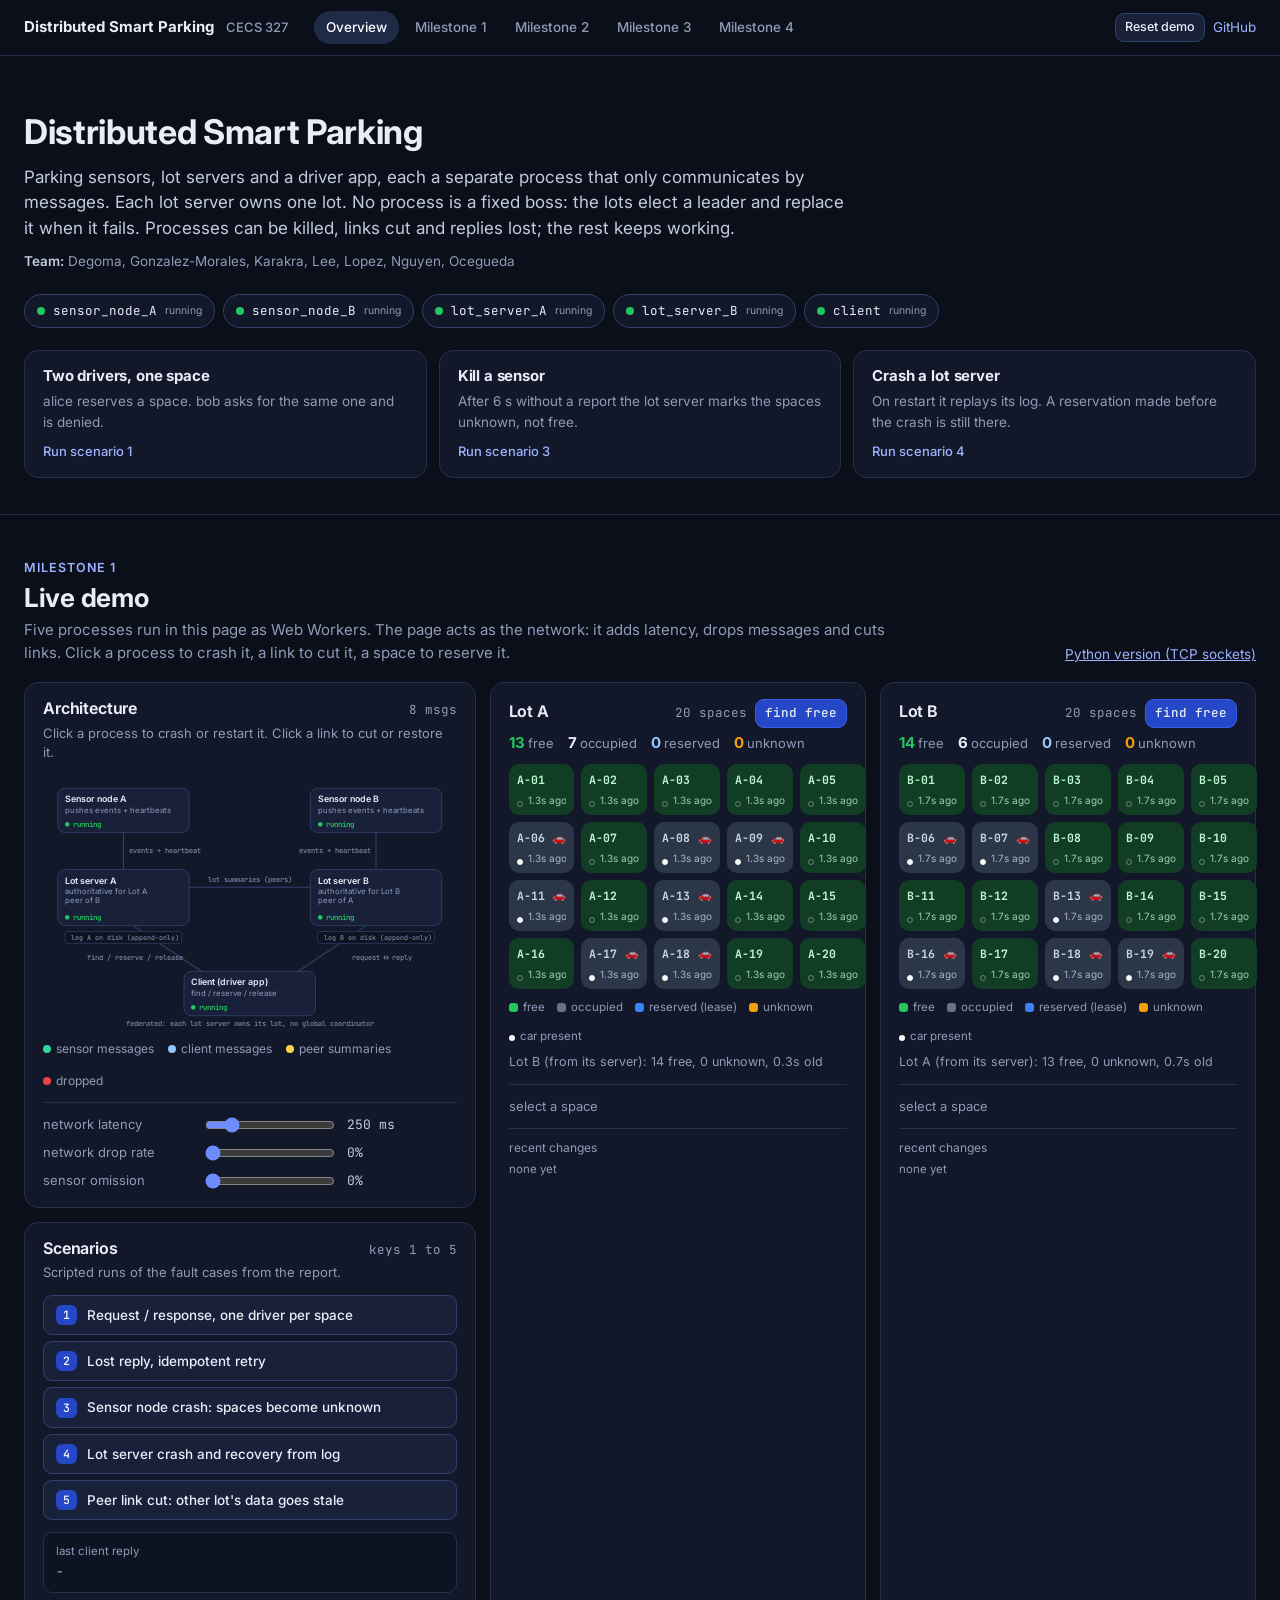
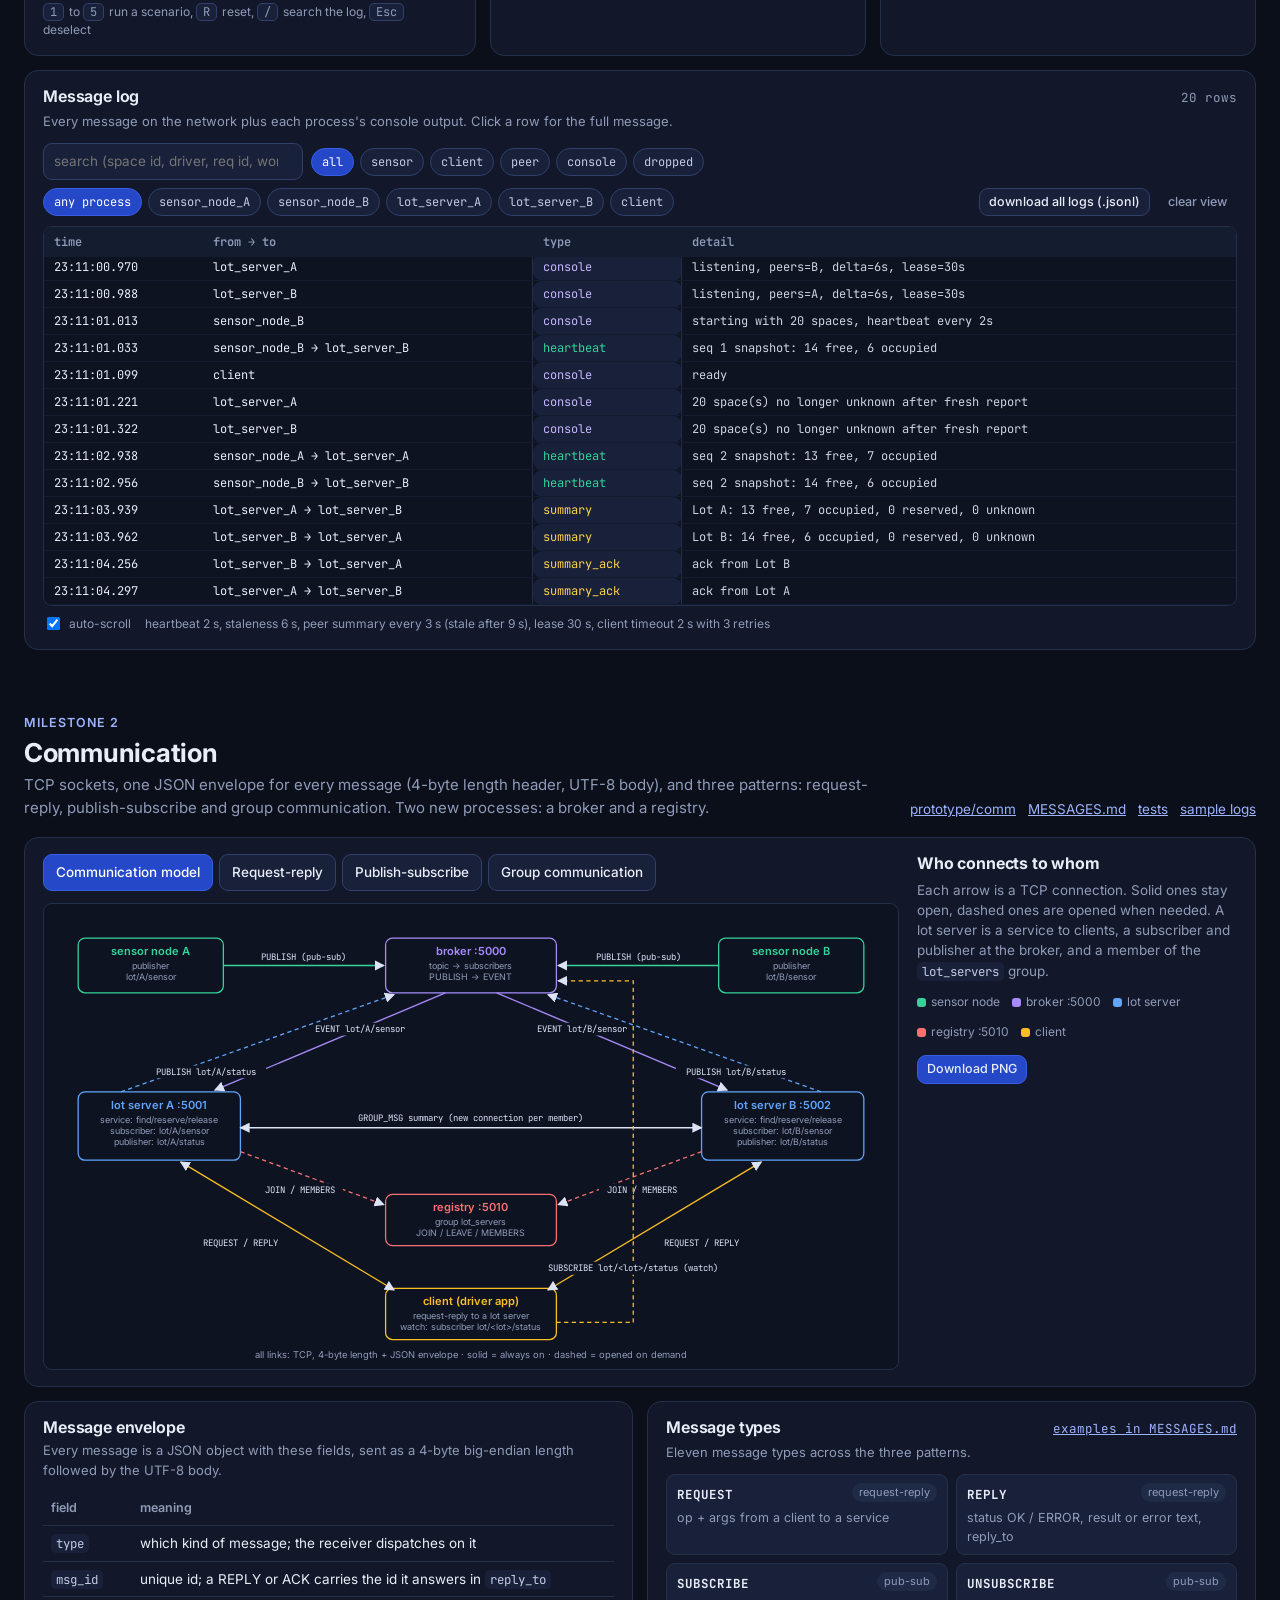
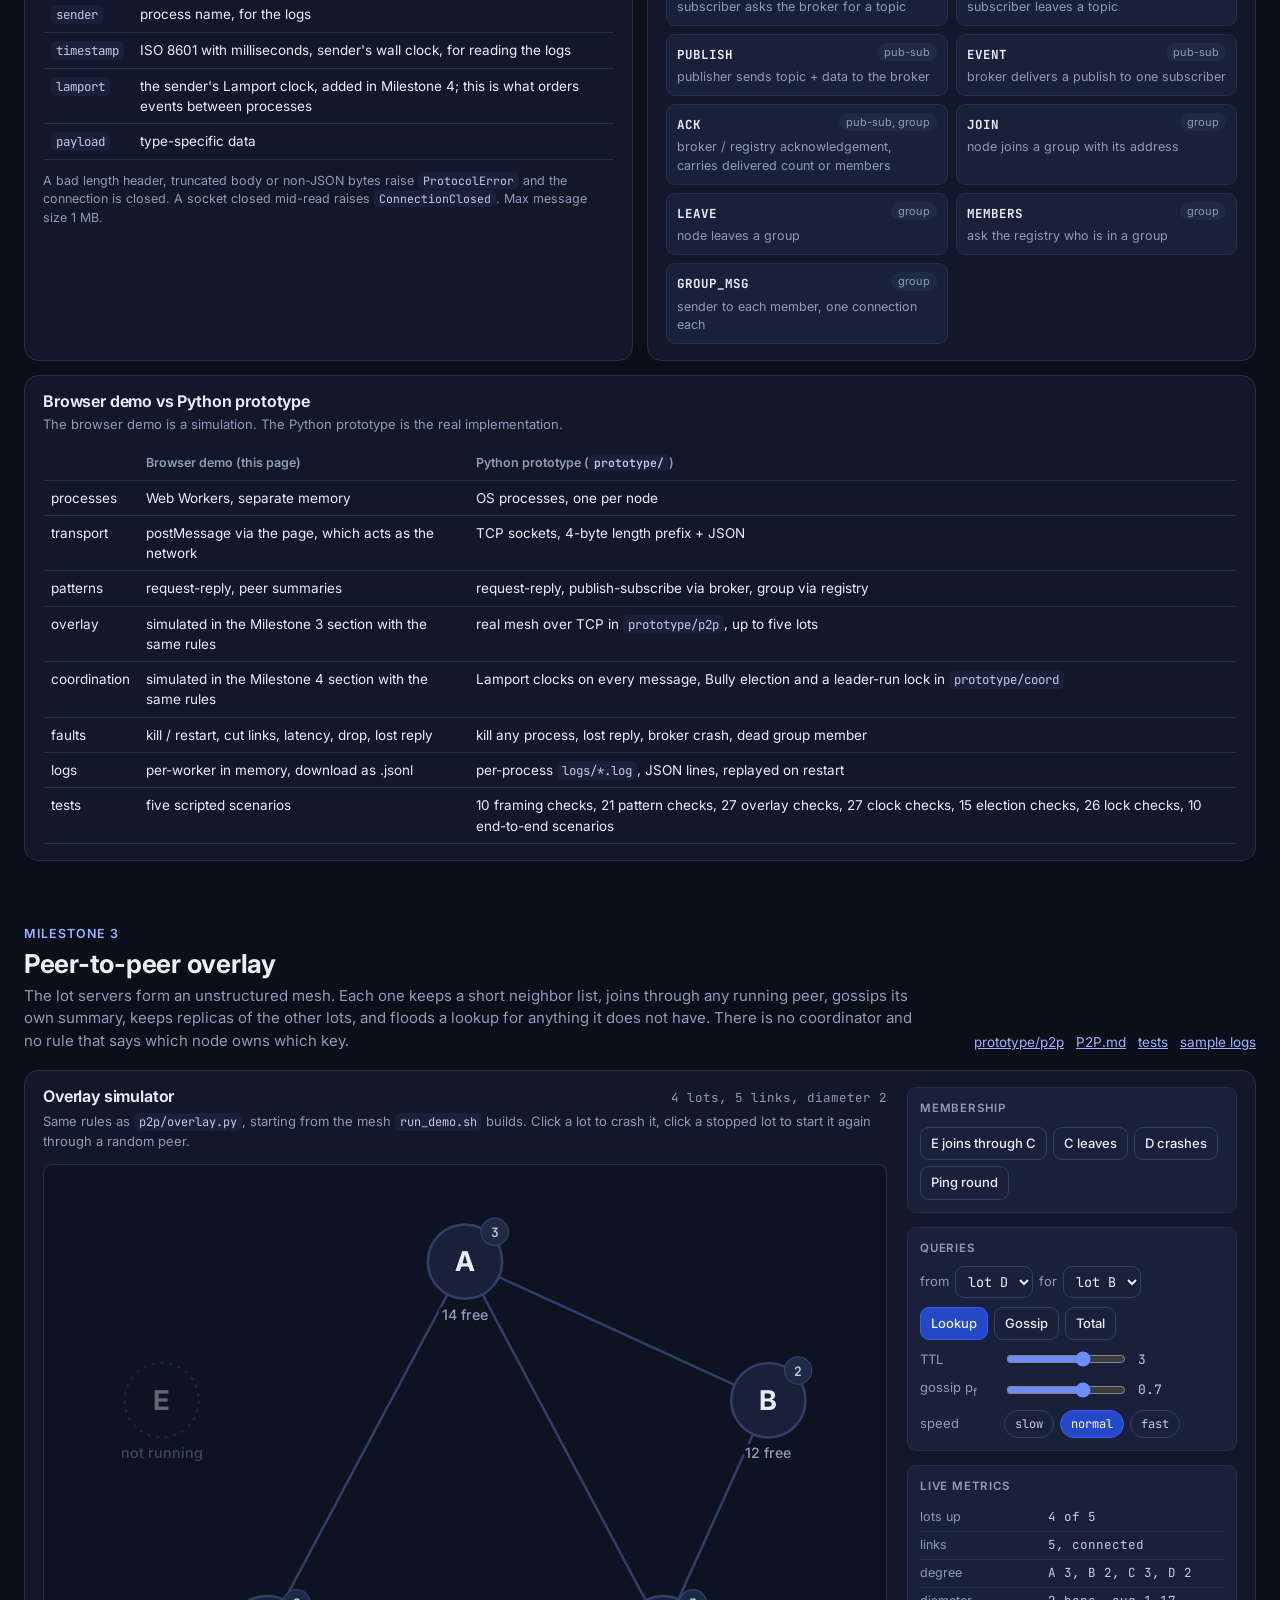
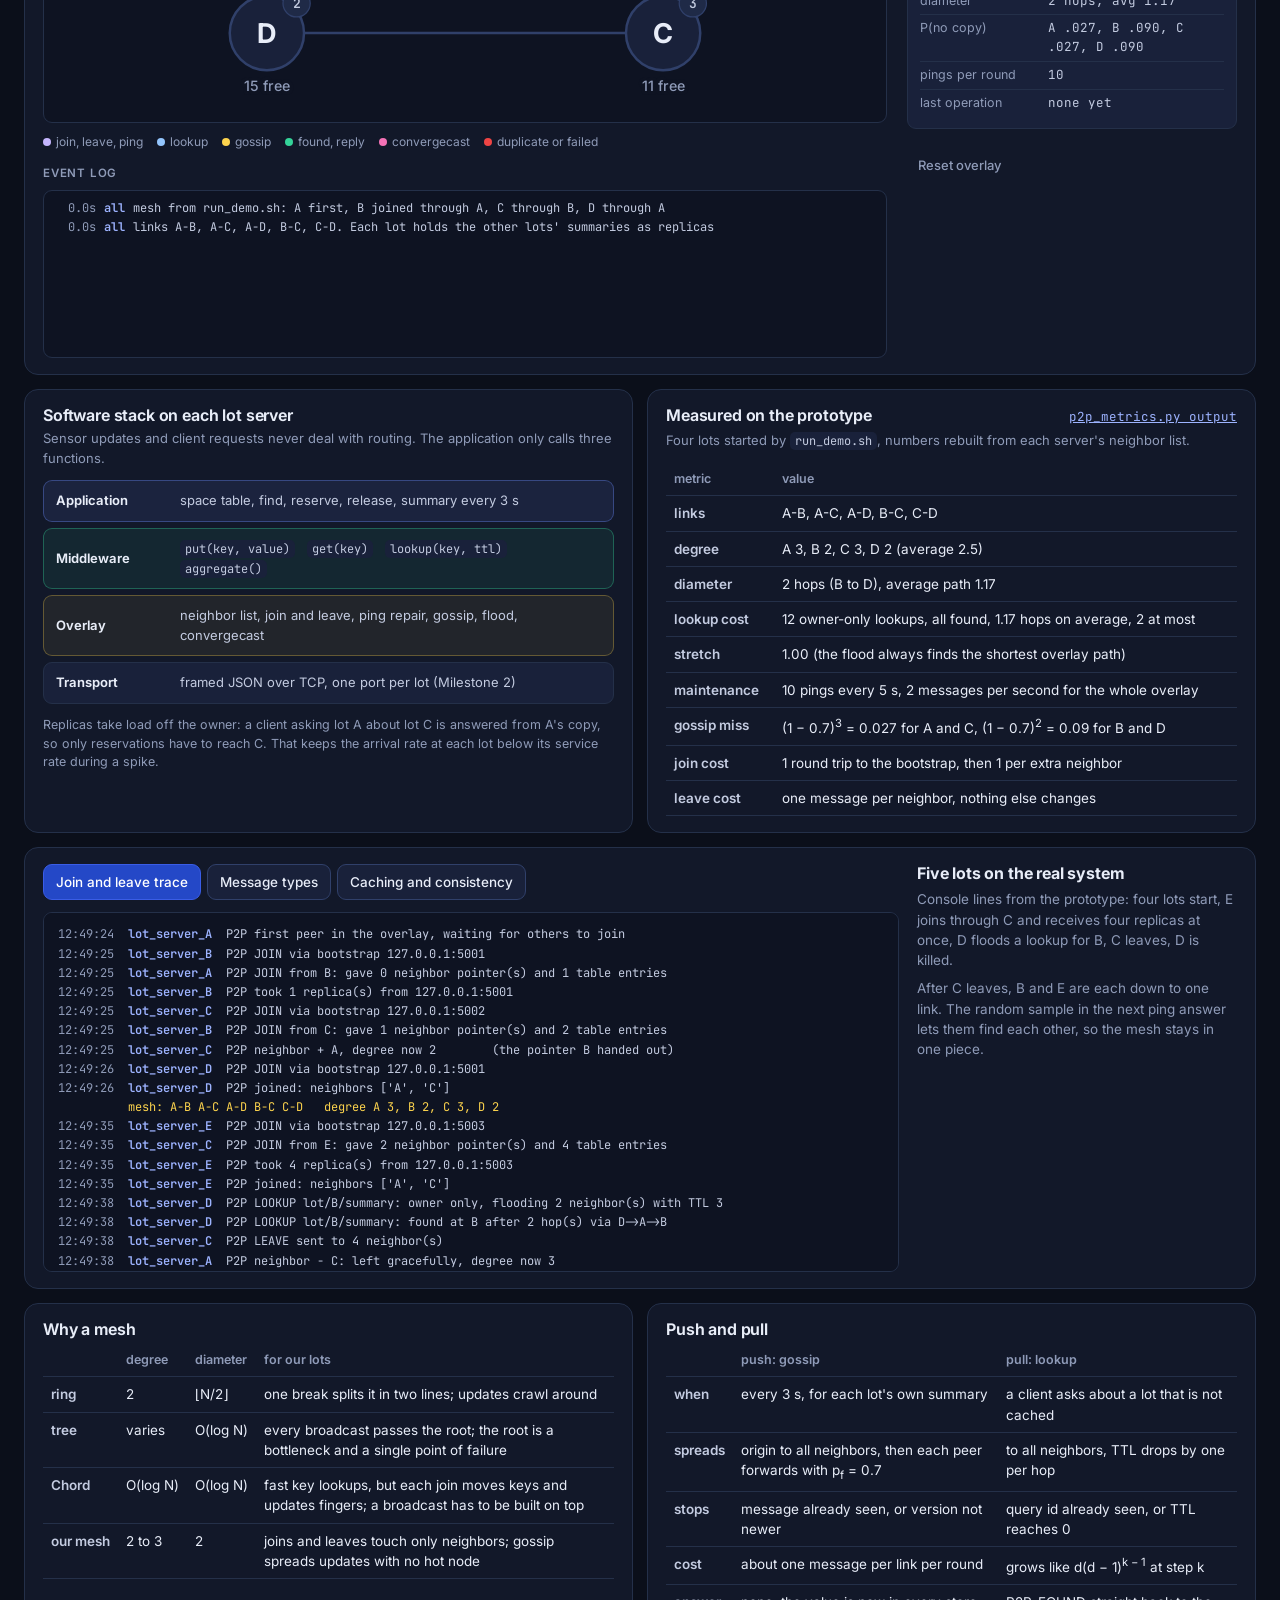
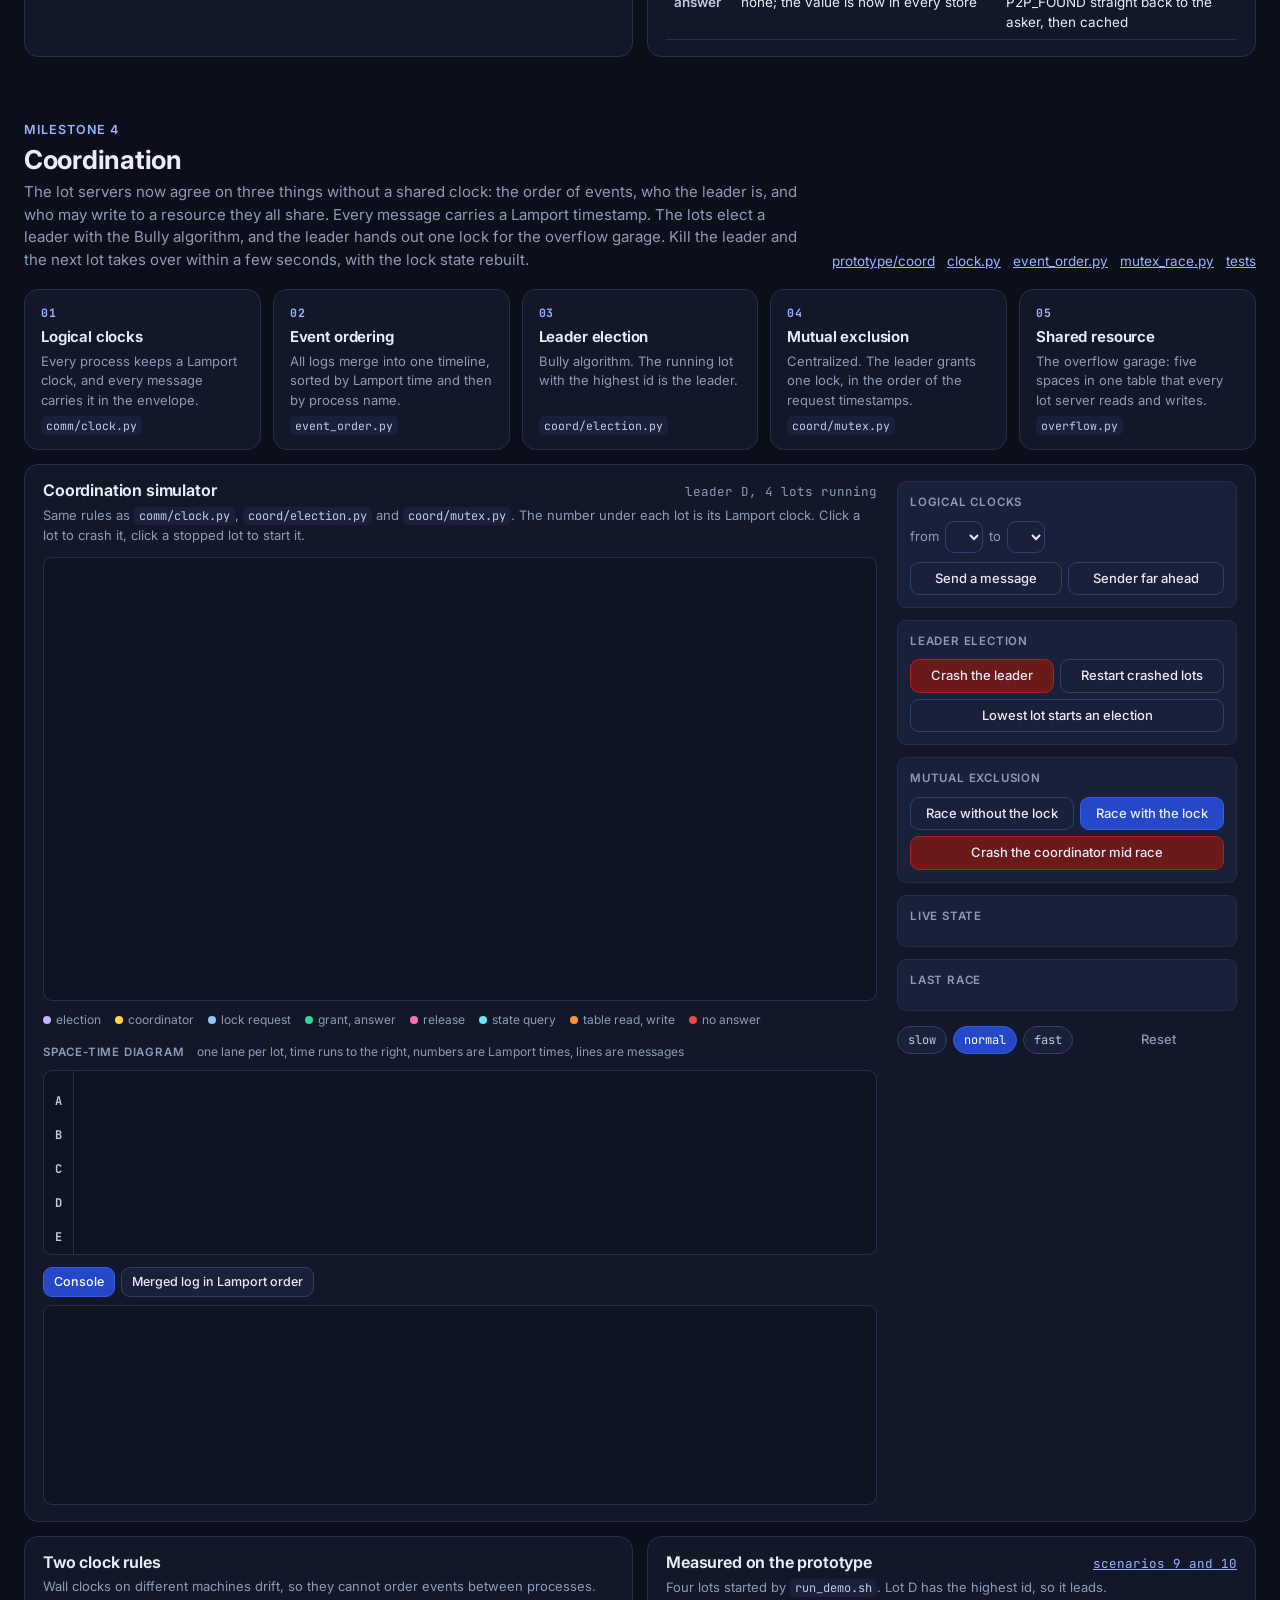
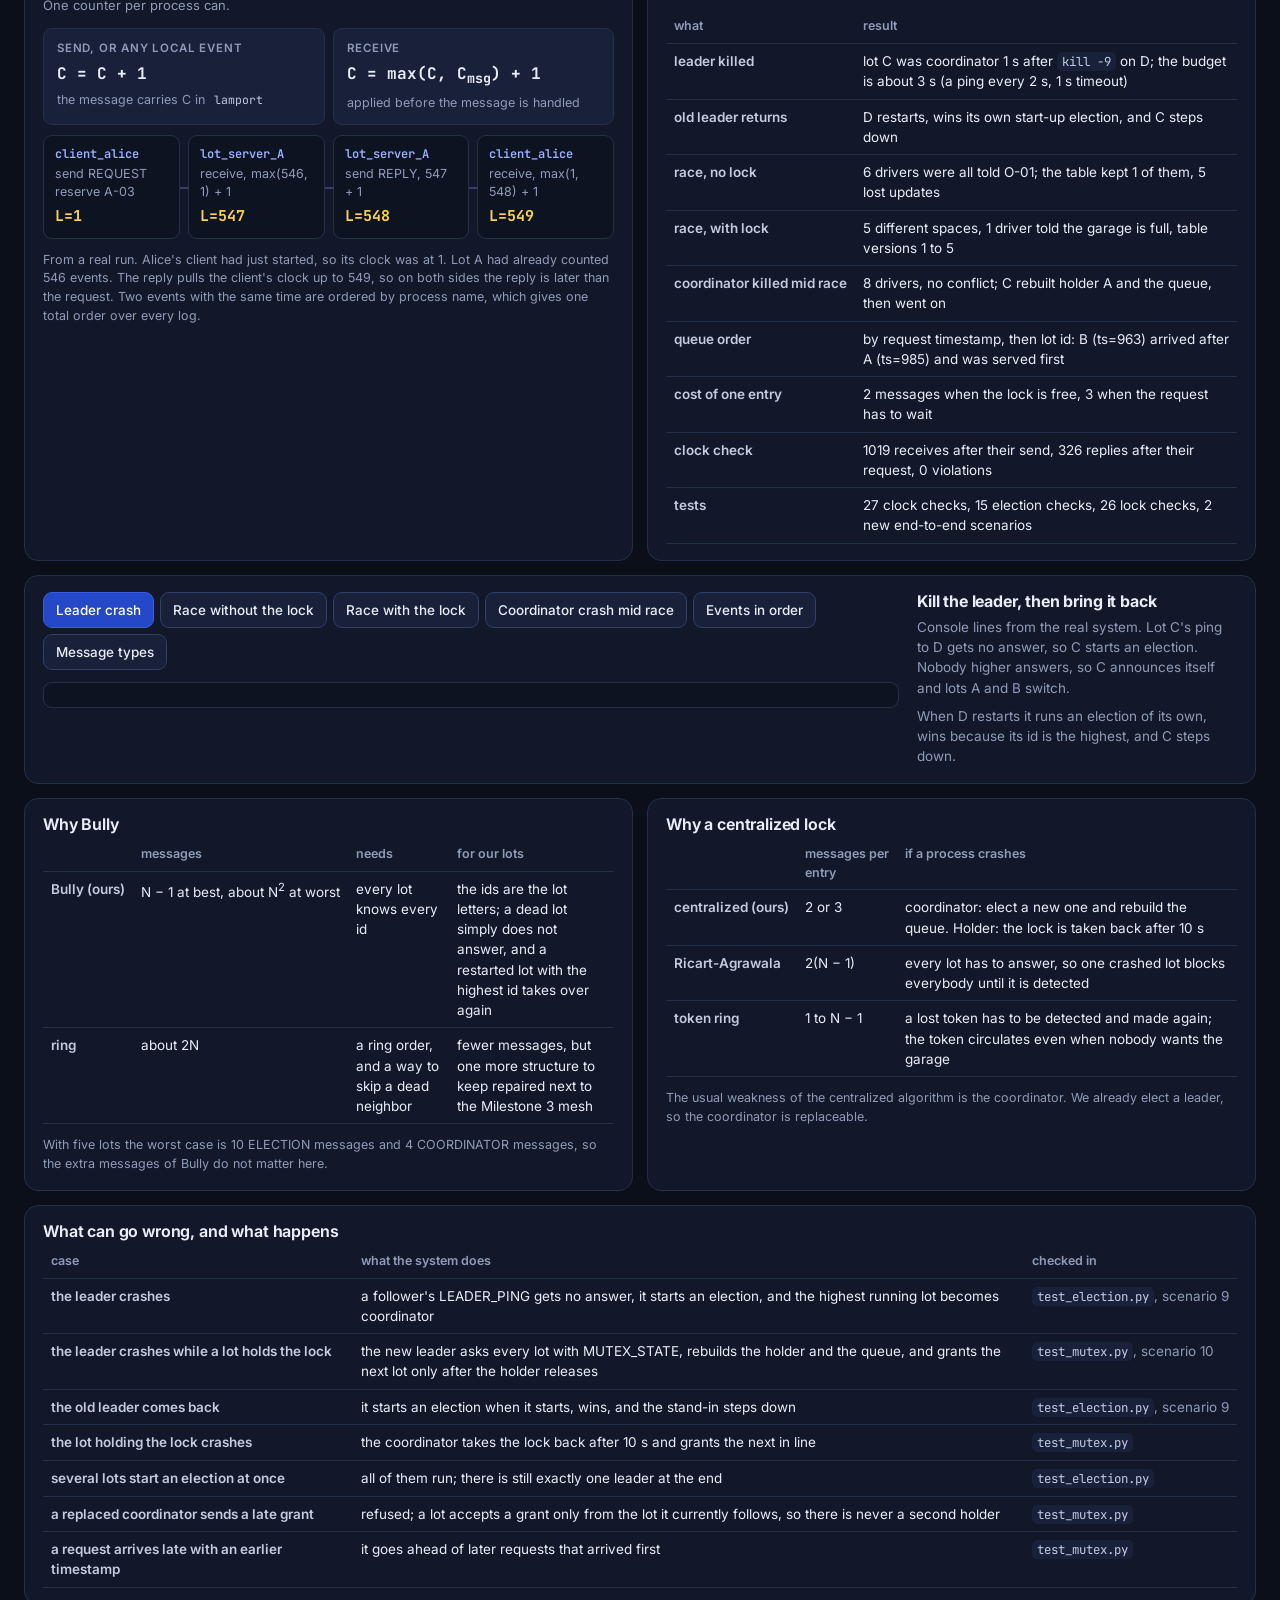
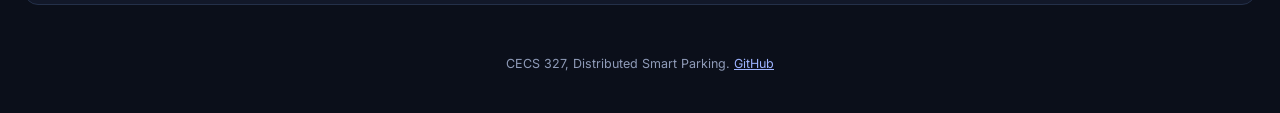
==== commit 3bf0426c: "M4: website section with coordination simulator" ====
--- a/web/index.html
+++ b/web/index.html
@@ -4,7 +4,7 @@
   <meta charset="utf-8">
   <meta name="viewport" content="width=device-width, initial-scale=1">
   <title>Distributed Smart Parking, CECS 327</title>
-  <meta name="description" content="Distributed Smart Parking, CECS 327: Milestone 1 live demo (sensor nodes, lot servers, client as separate processes) Milestone 2 communication layer (TCP sockets, JSON envelope, request-reply, pub-sub, group communication) and Milestone 3 peer-to-peer overlay (join, leave, gossip, flood lookup, replicas).">
+  <meta name="description" content="Distributed Smart Parking, CECS 327: Milestone 1 live demo (sensor nodes, lot servers, client as separate processes) Milestone 2 communication layer (TCP sockets, JSON envelope, request-reply, pub-sub, group communication) Milestone 3 peer-to-peer overlay (join, leave, gossip, flood lookup, replicas) and Milestone 4 coordination (Lamport clocks, Bully leader election, mutual exclusion on a shared overflow garage).">
   <link rel="preconnect" href="https://fonts.googleapis.com">
   <link rel="preconnect" href="https://fonts.gstatic.com" crossorigin>
   <link href="https://fonts.googleapis.com/css2?family=Inter:wght@400;500;600;700;800&family=JetBrains+Mono:wght@400;600;700&display=swap" rel="stylesheet">
@@ -19,6 +19,7 @@
     <a href="#milestone-1">Milestone 1</a>
     <a href="#milestone-2">Milestone 2</a>
     <a href="#milestone-3">Milestone 3</a>
+    <a href="#milestone-4">Milestone 4</a>
   </nav>
   <div class="top-actions">
     <button class="sm" id="btnReset" title="Restart every process, clear reservations and the log (R)">Reset demo</button>
@@ -32,7 +33,7 @@
     <h1>Distributed Smart Parking</h1>
     <p class="lede">
       Parking sensors, lot servers and a driver app, each a separate process that only communicates by messages.
-      Each lot server owns one lot. There is no central coordinator. Processes can be killed, links cut and replies lost; the rest keeps working.
+      Each lot server owns one lot. No process is a fixed boss: the lots elect a leader and replace it when it fails. Processes can be killed, links cut and replies lost; the rest keeps working.
     </p>
     <p class="team"><b>Team:</b> Degoma, Gonzalez-Morales, Karakra, Lee, Lopez, Nguyen, Ocegueda</p>
 
@@ -204,7 +205,8 @@
           <tr><td><code>type</code></td><td>which kind of message; the receiver dispatches on it</td></tr>
           <tr><td><code>msg_id</code></td><td>unique id; a REPLY or ACK carries the id it answers in <code>reply_to</code></td></tr>
           <tr><td><code>sender</code></td><td>process name, for the logs</td></tr>
-          <tr><td><code>timestamp</code></td><td>ISO 8601 with milliseconds, sender's clock, used as ordering evidence</td></tr>
+          <tr><td><code>timestamp</code></td><td>ISO 8601 with milliseconds, sender's wall clock, for reading the logs</td></tr>
+          <tr><td><code>lamport</code></td><td>the sender's Lamport clock, added in Milestone 4; this is what orders events between processes</td></tr>
           <tr><td><code>payload</code></td><td>type-specific data</td></tr>
         </table>
         <div class="card-foot">A bad length header, truncated body or non-JSON bytes raise <code>ProtocolError</code> and the connection is closed. A socket closed mid-read raises <code>ConnectionClosed</code>. Max message size 1 MB.</div>
@@ -237,9 +239,10 @@
         <tr><td>transport</td><td>postMessage via the page, which acts as the network</td><td>TCP sockets, 4-byte length prefix + JSON</td></tr>
         <tr><td>patterns</td><td>request-reply, peer summaries</td><td>request-reply, publish-subscribe via broker, group via registry</td></tr>
         <tr><td>overlay</td><td>simulated in the Milestone 3 section with the same rules</td><td>real mesh over TCP in <code>prototype/p2p</code>, up to five lots</td></tr>
+        <tr><td>coordination</td><td>simulated in the Milestone 4 section with the same rules</td><td>Lamport clocks on every message, Bully election and a leader-run lock in <code>prototype/coord</code></td></tr>
         <tr><td>faults</td><td>kill / restart, cut links, latency, drop, lost reply</td><td>kill any process, lost reply, broker crash, dead group member</td></tr>
         <tr><td>logs</td><td>per-worker in memory, download as .jsonl</td><td>per-process <code>logs/*.log</code>, JSON lines, replayed on restart</td></tr>
-        <tr><td>tests</td><td>five scripted scenarios</td><td>10 framing checks, 21 pattern checks, 27 overlay checks, 8 end-to-end scenarios</td></tr>
+        <tr><td>tests</td><td>five scripted scenarios</td><td>10 framing checks, 21 pattern checks, 27 overlay checks, 27 clock checks, 15 election checks, 26 lock checks, 10 end-to-end scenarios</td></tr>
       </table>
     </div>
   </div>
@@ -415,6 +418,236 @@
   </div>
 </section>
 
+<!-- ====================== Milestone 4 ====================== -->
+<section id="milestone-4" class="ms">
+  <div class="wrap">
+    <div class="ms-head">
+      <div>
+        <div class="kicker">Milestone 4</div>
+        <h2>Coordination</h2>
+        <p>The lot servers now agree on three things without a shared clock: the order of events, who the leader is, and who may write to a resource they all share. Every message carries a Lamport timestamp. The lots elect a leader with the Bully algorithm, and the leader hands out one lock for the overflow garage. Kill the leader and the next lot takes over within a few seconds, with the lock state rebuilt.</p>
+      </div>
+      <div class="links">
+        <a href="https://github.com/forgehk/cecs327-smart-parking/tree/main/prototype/coord">prototype/coord</a> &nbsp;
+        <a href="https://github.com/forgehk/cecs327-smart-parking/blob/main/prototype/comm/clock.py">clock.py</a> &nbsp;
+        <a href="https://github.com/forgehk/cecs327-smart-parking/blob/main/prototype/event_order.py">event_order.py</a> &nbsp;
+        <a href="https://github.com/forgehk/cecs327-smart-parking/blob/main/prototype/mutex_race.py">mutex_race.py</a> &nbsp;
+        <a href="https://github.com/forgehk/cecs327-smart-parking/tree/main/prototype/tests">tests</a>
+      </div>
+    </div>
+
+    <div class="m4req">
+      <div class="card"><span class="n">1</span><h3>Logical clocks</h3><p>Every process keeps a Lamport clock, and every message carries it in the envelope.</p><code>comm/clock.py</code></div>
+      <div class="card"><span class="n">2</span><h3>Event ordering</h3><p>All logs merge into one timeline, sorted by Lamport time and then by process name.</p><code>event_order.py</code></div>
+      <div class="card"><span class="n">3</span><h3>Leader election</h3><p>Bully algorithm. The running lot with the highest id is the leader.</p><code>coord/election.py</code></div>
+      <div class="card"><span class="n">4</span><h3>Mutual exclusion</h3><p>Centralized. The leader grants one lock, in the order of the request timestamps.</p><code>coord/mutex.py</code></div>
+      <div class="card"><span class="n">5</span><h3>Shared resource</h3><p>The overflow garage: five spaces in one table that every lot server reads and writes.</p><code>overflow.py</code></div>
+    </div>
+
+    <div class="card m4sim">
+      <div class="m4-main">
+        <div class="card-head"><h3>Coordination simulator</h3><span class="r" id="m4head">leader D, 4 lots running</span></div>
+        <div class="card-sub">Same rules as <code>comm/clock.py</code>, <code>coord/election.py</code> and <code>coord/mutex.py</code>. The number under each lot is its Lamport clock. Click a lot to crash it, click a stopped lot to start it.</div>
+        <div class="m4scene"><svg id="coord" viewBox="0 0 900 478" role="img" aria-label="Lot servers A to E, their Lamport clocks, the leader and the shared overflow garage"></svg></div>
+        <div class="m3legend">
+          <span><i style="background:#c4b5fd"></i>election</span>
+          <span><i style="background:#fcd34d"></i>coordinator</span>
+          <span><i style="background:#93c5fd"></i>lock request</span>
+          <span><i style="background:#34d399"></i>grant, answer</span>
+          <span><i style="background:#f472b6"></i>release</span>
+          <span><i style="background:#67e8f9"></i>state query</span>
+          <span><i style="background:#fb923c"></i>table read, write</span>
+          <span><i style="background:#ef4444"></i>no answer</span>
+        </div>
+      </div>
+      <div class="m4-side">
+        <div class="m3group">
+          <div class="m3label">Logical clocks</div>
+          <div class="m3row">
+            <label class="m3sel">from <select id="m4from"></select></label>
+            <label class="m3sel">to <select id="m4to"></select></label>
+          </div>
+          <div class="m3row">
+            <button data-m4="send">Send a message</button>
+            <button data-m4="sendfar">Sender far ahead</button>
+          </div>
+        </div>
+        <div class="m3group">
+          <div class="m3label">Leader election</div>
+          <div class="m3row">
+            <button class="danger" data-m4="crash">Crash the leader</button>
+            <button data-m4="restart">Restart crashed lots</button>
+            <button data-m4="elect">Lowest lot starts an election</button>
+          </div>
+        </div>
+        <div class="m3group">
+          <div class="m3label">Mutual exclusion</div>
+          <div class="m3row">
+            <button data-m4="racebad">Race without the lock</button>
+            <button class="primary" data-m4="racegood">Race with the lock</button>
+            <button class="danger" data-m4="racekill">Crash the coordinator mid race</button>
+          </div>
+        </div>
+        <div class="m3group">
+          <div class="m3label">Live state</div>
+          <table class="m3metrics" id="m4state"></table>
+        </div>
+        <div class="m3group">
+          <div class="m3label">Last race</div>
+          <div id="m4race"></div>
+        </div>
+        <div class="m3row">
+          <span class="chips" id="m4speed"><span class="chip" data-s="0.5">slow</span><span class="chip on" data-s="1">normal</span><span class="chip" data-s="2">fast</span></span>
+          <button class="ghost sm" data-m4="reset" style="margin-left:auto">Reset</button>
+        </div>
+      </div>
+      <div class="m4-log">
+        <div class="m4row"><div class="m3label">Space-time diagram</div><span class="m4hint">one lane per lot, time runs to the right, numbers are Lamport times, lines are messages</span></div>
+        <div class="m4tlwrap">
+          <div class="m4lanes"><span>A</span><span>B</span><span>C</span><span>D</span><span>E</span></div>
+          <div class="m4tlscroll"><svg id="m4tl"></svg></div>
+        </div>
+        <div class="vtabs" id="m4logtabs">
+          <button data-v="console" class="on">Console</button>
+          <button data-v="ordered">Merged log in Lamport order</button>
+        </div>
+        <div class="olog m4pane on" id="m4console" data-v="console"></div>
+        <div class="olog m4pane" id="m4ordered" data-v="ordered"></div>
+      </div>
+    </div>
+
+    <div class="grid-m2">
+      <div class="card">
+        <div class="card-head"><h3>Two clock rules</h3></div>
+        <div class="card-sub">Wall clocks on different machines drift, so they cannot order events between processes. One counter per process can.</div>
+        <div class="rules">
+          <div class="rule"><span>send, or any local event</span><code>C = C + 1</code><em>the message carries C in <code>lamport</code></em></div>
+          <div class="rule"><span>receive</span><code>C = max(C, C<sub>msg</sub>) + 1</code><em>applied before the message is handled</em></div>
+        </div>
+        <div class="chain">
+          <div class="hop"><b>client_alice</b><span>send REQUEST reserve A-03</span><code>L=1</code></div>
+          <div class="hop"><b>lot_server_A</b><span>receive, max(546, 1) + 1</span><code>L=547</code></div>
+          <div class="hop"><b>lot_server_A</b><span>send REPLY, 547 + 1</span><code>L=548</code></div>
+          <div class="hop"><b>client_alice</b><span>receive, max(1, 548) + 1</span><code>L=549</code></div>
+        </div>
+        <div class="card-foot">From a real run. Alice's client had just started, so its clock was at 1. Lot A had already counted 546 events. The reply pulls the client's clock up to 549, so on both sides the reply is later than the request. Two events with the same time are ordered by process name, which gives one total order over every log.</div>
+      </div>
+      <div class="card">
+        <div class="card-head"><h3>Measured on the prototype</h3><span class="r"><a href="https://github.com/forgehk/cecs327-smart-parking/blob/main/prototype/tests/run_tests.py">scenarios 9 and 10</a></span></div>
+        <div class="card-sub">Four lots started by <code>run_demo.sh</code>. Lot D has the highest id, so it leads.</div>
+        <table class="plain">
+          <tr><th>what</th><th>result</th></tr>
+          <tr><td>leader killed</td><td>lot C was coordinator 1 s after <code>kill -9</code> on D; the budget is about 3 s (a ping every 2 s, 1 s timeout)</td></tr>
+          <tr><td>old leader returns</td><td>D restarts, wins its own start-up election, and C steps down</td></tr>
+          <tr><td>race, no lock</td><td>6 drivers were all told O-01; the table kept 1 of them, 5 lost updates</td></tr>
+          <tr><td>race, with lock</td><td>5 different spaces, 1 driver told the garage is full, table versions 1 to 5</td></tr>
+          <tr><td>coordinator killed mid race</td><td>8 drivers, no conflict; C rebuilt holder A and the queue, then went on</td></tr>
+          <tr><td>queue order</td><td>by request timestamp, then lot id: B (ts=963) arrived after A (ts=985) and was served first</td></tr>
+          <tr><td>cost of one entry</td><td>2 messages when the lock is free, 3 when the request has to wait</td></tr>
+          <tr><td>clock check</td><td>1019 receives after their send, 326 replies after their request, 0 violations</td></tr>
+          <tr><td>tests</td><td>27 clock checks, 15 election checks, 26 lock checks, 2 new end-to-end scenarios</td></tr>
+        </table>
+      </div>
+    </div>
+
+    <div class="card viewer" style="margin-top:14px">
+      <div class="viewer-main">
+        <div class="vtabs" id="m4tabs">
+          <button data-v="crash" class="on">Leader crash</button>
+          <button data-v="nolock">Race without the lock</button>
+          <button data-v="lock">Race with the lock</button>
+          <button data-v="kill">Coordinator crash mid race</button>
+          <button data-v="order">Events in order</button>
+          <button data-v="msgs">Message types</button>
+        </div>
+        <div class="vpane4 on" data-v="crash"><pre class="trace" id="m4trace-crash"></pre></div>
+        <div class="vpane4" data-v="nolock"><pre class="trace" id="m4trace-nolock"></pre></div>
+        <div class="vpane4" data-v="lock"><pre class="trace" id="m4trace-lock"></pre></div>
+        <div class="vpane4" data-v="kill"><pre class="trace" id="m4trace-kill"></pre></div>
+        <div class="vpane4" data-v="order"><pre class="trace" id="m4trace-order"></pre></div>
+        <div class="vpane4" data-v="msgs">
+          <div class="types">
+            <div class="type"><b>lamport</b><span class="pat">envelope field</span><p>the sender's Lamport clock; on every message of every milestone</p></div>
+            <div class="type"><b>ELECTION</b><span class="pat">election</span><p>sent to every lot with a higher id; a live one answers OK and takes over</p></div>
+            <div class="type"><b>COORDINATOR</b><span class="pat">election</span><p>the winner tells every lot; a lot switches leader first, then sends its ACK</p></div>
+            <div class="type"><b>LEADER_PING</b><span class="pat">failure detection</span><p>every follower, every 2 s; no ACK within 1 s starts an election</p></div>
+            <div class="type"><b>MUTEX_REQUEST</b><span class="pat">lock</span><p>resource, request id and Lamport timestamp; the ACK says granted or queued</p></div>
+            <div class="type"><b>MUTEX_GRANT</b><span class="pat">lock</span><p>leader to the next lot in the queue; refused unless it comes from the current leader</p></div>
+            <div class="type"><b>MUTEX_RELEASE</b><span class="pat">lock</span><p>the holder is done; the leader grants the next in line</p></div>
+            <div class="type"><b>MUTEX_STATE</b><span class="pat">recovery</span><p>a new leader asks every lot what it holds and what it waits for</p></div>
+          </div>
+        </div>
+      </div>
+      <div class="viewer-side">
+        <div class="vtext4 on" data-v="crash">
+          <h3>Kill the leader, then bring it back</h3>
+          <p>Console lines from the real system. Lot C's ping to D gets no answer, so C starts an election. Nobody higher answers, so C announces itself and lots A and B switch.</p>
+          <p style="margin-top:8px">When D restarts it runs an election of its own, wins because its id is the highest, and C steps down.</p>
+        </div>
+        <div class="vtext4" data-v="nolock">
+          <h3>The conflict</h3>
+          <p>Assigning a space is read, pick the first free one, write. The read and the write are 0.3 s apart. Six requests through three lot servers all read an empty table, all pick O-01, and overwrite each other.</p>
+        </div>
+        <div class="vtext4" data-v="lock">
+          <h3>One writer at a time</h3>
+          <p>The same race with the lock. Each lot server asks the leader first and only touches the table while it holds the lock. Five drivers get five different spaces and the sixth is told the garage is full.</p>
+          <p style="margin-top:8px">The coordinator's queue is sorted by the timestamp each request was made with.</p>
+        </div>
+        <div class="vtext4" data-v="kill">
+          <h3>The coordinator dies holding the queue</h3>
+          <p>Lot D is killed 0.6 s into a race. Its queue is gone with it. The new leader asks every lot for its lock state before it grants anything, so it learns that A is still inside and C is waiting.</p>
+          <p style="margin-top:8px">Still five different spaces for five drivers.</p>
+        </div>
+        <div class="vtext4" data-v="order">
+          <h3>One timeline from many logs</h3>
+          <p><code>event_order.py</code> merges the log of every process and sorts by Lamport time. The wall clock column is not always in order, the Lamport column is.</p>
+          <p style="margin-top:8px"><code>--check</code> verifies that every receive is later than its send and every reply later than its request.</p>
+        </div>
+        <div class="vtext4" data-v="msgs">
+          <h3>Seven new message types, one new field</h3>
+          <p>They use the same envelope and the lot server's normal port. ELECTION, COORDINATOR, LEADER_PING and the lock messages are answered with an ACK on the same connection.</p>
+        </div>
+      </div>
+    </div>
+
+    <div class="grid-m2">
+      <div class="card">
+        <div class="card-head"><h3>Why Bully</h3></div>
+        <table class="plain cmp4">
+          <tr><th></th><th>messages</th><th>needs</th><th>for our lots</th></tr>
+          <tr><td>Bully (ours)</td><td>N &minus; 1 at best, about N<sup>2</sup> at worst</td><td>every lot knows every id</td><td>the ids are the lot letters; a dead lot simply does not answer, and a restarted lot with the highest id takes over again</td></tr>
+          <tr><td>ring</td><td>about 2N</td><td>a ring order, and a way to skip a dead neighbor</td><td>fewer messages, but one more structure to keep repaired next to the Milestone 3 mesh</td></tr>
+        </table>
+        <div class="card-foot">With five lots the worst case is 10 ELECTION messages and 4 COORDINATOR messages, so the extra messages of Bully do not matter here.</div>
+      </div>
+      <div class="card">
+        <div class="card-head"><h3>Why a centralized lock</h3></div>
+        <table class="plain cmp4">
+          <tr><th></th><th>messages per entry</th><th>if a process crashes</th></tr>
+          <tr><td>centralized (ours)</td><td>2 or 3</td><td>coordinator: elect a new one and rebuild the queue. Holder: the lock is taken back after 10 s</td></tr>
+          <tr><td>Ricart-Agrawala</td><td>2(N &minus; 1)</td><td>every lot has to answer, so one crashed lot blocks everybody until it is detected</td></tr>
+          <tr><td>token ring</td><td>1 to N &minus; 1</td><td>a lost token has to be detected and made again; the token circulates even when nobody wants the garage</td></tr>
+        </table>
+        <div class="card-foot">The usual weakness of the centralized algorithm is the coordinator. We already elect a leader, so the coordinator is replaceable.</div>
+      </div>
+    </div>
+
+    <div class="card" style="margin-top:14px">
+      <div class="card-head"><h3>What can go wrong, and what happens</h3></div>
+      <table class="plain fail4">
+        <tr><th>case</th><th>what the system does</th><th>checked in</th></tr>
+        <tr><td>the leader crashes</td><td>a follower's LEADER_PING gets no answer, it starts an election, and the highest running lot becomes coordinator</td><td><code>test_election.py</code>, scenario 9</td></tr>
+        <tr><td>the leader crashes while a lot holds the lock</td><td>the new leader asks every lot with MUTEX_STATE, rebuilds the holder and the queue, and grants the next lot only after the holder releases</td><td><code>test_mutex.py</code>, scenario 10</td></tr>
+        <tr><td>the old leader comes back</td><td>it starts an election when it starts, wins, and the stand-in steps down</td><td><code>test_election.py</code>, scenario 9</td></tr>
+        <tr><td>the lot holding the lock crashes</td><td>the coordinator takes the lock back after 10 s and grants the next in line</td><td><code>test_mutex.py</code></td></tr>
+        <tr><td>several lots start an election at once</td><td>all of them run; there is still exactly one leader at the end</td><td><code>test_election.py</code></td></tr>
+        <tr><td>a replaced coordinator sends a late grant</td><td>refused; a lot accepts a grant only from the lot it currently follows, so there is never a second holder</td><td><code>test_mutex.py</code></td></tr>
+        <tr><td>a request arrives late with an earlier timestamp</td><td>it goes ahead of later requests that arrived first</td><td><code>test_mutex.py</code></td></tr>
+      </table>
+    </div>
+  </div>
+</section>
+
 <footer>
   CECS 327, Distributed Smart Parking. <a href="https://github.com/forgehk/cecs327-smart-parking">GitHub</a>
 </footer>
@@ -429,5 +662,6 @@
 <script src="js/main.js"></script>
 <script src="js/m2.js"></script>
 <script src="js/m3.js"></script>
+<script src="js/m4.js"></script>
 </body>
 </html>
--- a/web/style.css
+++ b/web/style.css
@@ -519,3 +519,192 @@
   .sl label { min-width: 0; }
   .ms-head { grid-template-columns: 1fr; }
 }
+
+/* ---------- milestone 4: coordination ---------- */
+.m4req { display: grid; grid-template-columns: repeat(5, 1fr); gap: 12px; margin-bottom: 14px; }
+.m4req .card { padding: 14px 16px; position: relative; display: flex; flex-direction: column; gap: 6px; }
+.m4req .n { font-family: var(--mono); font-size: 11.5px; font-weight: 700; color: var(--accent-2); letter-spacing: .06em; }
+.m4req .n::before { content: "0"; }
+.m4req h3 { font-size: 15px; font-weight: 650; }
+.m4req p { color: var(--muted); font-size: 13px; flex: 1; }
+.m4req code { font-size: 11.5px; color: var(--text-2); }
+
+.m4sim { display: grid; grid-template-columns: minmax(0, 1fr) 340px; grid-template-areas: "main side" "log side"; gap: 14px 20px; }
+.m4-main { grid-area: main; min-width: 0; }
+.m4-side { grid-area: side; display: flex; flex-direction: column; gap: 12px; }
+.m4-log { grid-area: log; min-width: 0; }
+.m4-side .m3row button { flex: 1 1 auto; }
+#coord { width: 100%; height: auto; display: block; background: var(--bg-2); border: 1px solid var(--line); border-radius: var(--radius-s); }
+
+.cnode { cursor: pointer; }
+#coord.busy .cnode { cursor: default; }
+.cnode circle.body { fill: var(--surface-2); stroke: var(--line-2); stroke-width: 2; transition: fill .25s, stroke .25s; }
+.cnode:hover circle.body { stroke: var(--accent); }
+#coord.busy .cnode:hover circle.body { stroke: var(--line-2); }
+.cnode text.name { fill: var(--text); font: 700 22px var(--font); text-anchor: middle; dominant-baseline: central; pointer-events: none; }
+.cnode .crown { fill: none; stroke: #fcd34d; stroke-width: 2.5; opacity: 0; transition: opacity .3s; }
+.cnode .tag { opacity: 0; transition: opacity .3s; pointer-events: none; }
+.cnode .tag rect { fill: #fcd34d; }
+.cnode .tag text { fill: #1c1503; font: 800 9.5px var(--font); letter-spacing: .1em; text-anchor: middle; dominant-baseline: central; }
+.cnode.leader .crown, .cnode.leader .tag { opacity: 1; }
+.cnode.leader .crown { filter: drop-shadow(0 0 6px rgba(252, 211, 77, .55)); }
+.cnode.leader circle.body { fill: #2b2410; stroke: #fcd34d; }
+.cnode .lc { pointer-events: none; }
+.cnode .lc rect { fill: var(--surface); stroke: var(--line-2); }
+.cnode .lc text { fill: var(--text-2); font: 600 12px var(--mono); text-anchor: middle; dominant-baseline: central; }
+.cnode .lc.hot rect { animation: chiphot .8s ease-out 1; }
+@keyframes chiphot { 0% { fill: #2448c7; stroke: #9db3ff; } 100% { fill: var(--surface); stroke: var(--line-2); } }
+.cnode text.sub { fill: var(--muted); font: 500 11px var(--font); text-anchor: middle; pointer-events: none; }
+.cnode.electing circle.body { stroke: #c4b5fd; stroke-width: 3; stroke-dasharray: 7 5; animation: dashspin 1.2s linear infinite; }
+@keyframes dashspin { to { stroke-dashoffset: -24; } }
+.cnode.waiting circle.body { stroke: #93c5fd; stroke-width: 3; stroke-dasharray: 5 4; }
+.cnode.waiting text.sub { fill: #93c5fd; }
+.cnode.incs circle.body { fill: #123d25; stroke: #34d399; stroke-width: 3; }
+.cnode.incs text.sub { fill: #6ee7b7; }
+.cnode.dead circle.body { fill: #2a1420; stroke: var(--err); stroke-dasharray: 4 3; }
+.cnode.dead text.name, .cnode.dead text.sub { fill: #fca5a5; }
+.cnode.dead .lc, .cnode.off .lc { opacity: .5; }
+.cnode.off { opacity: .42; }
+.cnode.off circle.body { stroke-dasharray: 3 4; fill: transparent; }
+
+.cdot.elect { fill: #c4b5fd; }
+.cdot.coord { fill: #fcd34d; }
+.cdot.ack, .cdot.grant { fill: #34d399; }
+.cdot.req { fill: #93c5fd; }
+.cdot.rel { fill: #f472b6; }
+.cdot.state { fill: #67e8f9; }
+.cdot.ping { fill: #a5b4fc; }
+.cdot.plain { fill: #e8edf8; }
+.cdot.rw { fill: #fb923c; }
+.cdot.bad { fill: #ef4444; }
+.cdot.quiet { opacity: .8; }
+.clabel { fill: var(--text); font: 600 11px var(--mono); text-anchor: middle; pointer-events: none; paint-order: stroke; stroke: var(--bg-2); stroke-width: 4px; stroke-linejoin: round; }
+.clabel.bad { fill: #fca5a5; }
+
+.cg-panel { fill: var(--surface); stroke: var(--line-2); stroke-width: 1.5; }
+.cg-title { fill: var(--text-2); font: 700 11.5px var(--font); letter-spacing: .09em; }
+.cg-sub { fill: var(--muted); font: 500 11.5px var(--font); }
+.cg-ver { fill: var(--text-2); font: 600 12px var(--mono); text-anchor: end; }
+.cslot rect { fill: var(--bg-2); stroke: var(--line-2); transition: fill .25s, stroke .25s; }
+.cslot .sid { fill: var(--muted); font: 600 11.5px var(--mono); text-anchor: middle; }
+.cslot .who { fill: var(--free); font: 600 13px var(--mono); text-anchor: middle; }
+.cslot .badge { fill: #fca5a5; font: 600 10px var(--font); text-anchor: middle; }
+.cslot.taken rect { fill: rgba(59, 130, 246, .16); stroke: #3b82f6; }
+.cslot.taken .who { fill: var(--text); }
+.cslot.conflict rect { fill: rgba(239, 68, 68, .18); stroke: var(--err); stroke-width: 2; }
+.cslot.conflict .who { fill: #fca5a5; }
+.clock-pill { fill: #14532d; stroke: #1f8a46; }
+.clock-pill.held { fill: #1e3a8a; stroke: #3b82f6; }
+.clock-pill.rebuilding { fill: #5a3d06; stroke: var(--unknown); }
+.clock-pill.off { fill: #5b1717; stroke: var(--err); }
+.clock-pill-t { fill: #fff; font: 800 9.5px var(--font); letter-spacing: .1em; text-anchor: middle; dominant-baseline: central; transform: translateY(-4px); }
+.cg-lock { fill: var(--text); font: 600 13px var(--font); }
+.cg-coord { fill: var(--muted); font: 500 12px var(--mono); text-anchor: end; }
+.cg-qlabel { fill: var(--muted); font: 600 10.5px var(--font); letter-spacing: .08em; text-transform: uppercase; }
+.cg-qempty { fill: var(--muted); font: 500 12px var(--font); }
+.cq { fill: var(--surface-3); stroke: var(--line-2); }
+.cq.next { stroke: #93c5fd; }
+.cq-t { fill: var(--text-2); font: 600 11.5px var(--mono); text-anchor: middle; }
+.cg-verdict { font: 650 12.5px var(--font); text-anchor: middle; }
+.cg-verdict.ok { fill: #86efac; }
+.cg-verdict.bad { fill: #fca5a5; }
+
+.m4row { display: flex; align-items: baseline; gap: 12px; flex-wrap: wrap; }
+.m4hint { color: var(--muted); font-size: 12px; }
+.m4tlwrap { display: flex; margin-top: 8px; background: var(--bg-2); border: 1px solid var(--line); border-radius: var(--radius-s); overflow: hidden; }
+.m4lanes { flex: none; width: 30px; padding-top: 13px; border-right: 1px solid var(--line); }
+.m4lanes span { display: block; height: 34px; line-height: 34px; text-align: center; font: 700 12px/34px var(--mono); color: var(--text-2); }
+.m4tlscroll { flex: 1; min-width: 0; overflow-x: auto; overflow-y: hidden; }
+#m4tl { display: block; }
+.tl-lane { stroke: var(--line); stroke-width: 1; }
+.tl-lane.down { stroke-dasharray: 3 5; }
+.tl-msg { stroke: #8f9bb8; stroke-width: 1.5; opacity: .9; }
+.tl-msg.quiet { stroke-width: 1; stroke-dasharray: 3 3; opacity: .4; }
+.tl-ev { fill: #8f9bb8; stroke: var(--bg-2); stroke-width: 1.5; }
+.tl-msg.elect { stroke: #c4b5fd; } .tl-ev.elect { fill: #c4b5fd; }
+.tl-msg.coord { stroke: #fcd34d; } .tl-ev.coord { fill: #fcd34d; }
+.tl-msg.ack { stroke: #34d399; } .tl-ev.ack { fill: #34d399; }
+.tl-msg.grant { stroke: #34d399; } .tl-ev.grant { fill: #34d399; }
+.tl-msg.req { stroke: #93c5fd; } .tl-ev.req { fill: #93c5fd; }
+.tl-msg.rel { stroke: #f472b6; } .tl-ev.rel { fill: #f472b6; }
+.tl-msg.state { stroke: #67e8f9; } .tl-ev.state { fill: #67e8f9; }
+.tl-msg.ping { stroke: #a5b4fc; } .tl-ev.ping { fill: #a5b4fc; }
+.tl-msg.plain { stroke: #e8edf8; } .tl-ev.plain { fill: #e8edf8; }
+.tl-ev.cs { fill: #fb923c; }
+.tl-ev.fail { fill: #ef4444; }
+.tl-l { fill: var(--muted); font: 500 9.5px var(--mono); text-anchor: middle; }
+.tl-mark { font: 700 12px var(--font); text-anchor: middle; }
+.tl-mark.bad { fill: var(--err); }
+.tl-mark.ok { fill: var(--free); }
+
+#m4logtabs { margin: 12px 0 0; }
+#m4logtabs button { padding: 5px 10px; font-size: 12.5px; }
+.m4pane { display: none; height: 200px; }
+.m4pane.on { display: block; }
+.olog .say { color: var(--text-2); }
+.olog .say.note { color: var(--peer); }
+.olog .say.bad { color: #fca5a5; }
+.olog .say.ok { color: #86efac; }
+#m4console .t, #m4ordered .t { display: inline-block; min-width: 52px; }
+#m4console .who, #m4ordered .who { display: inline-block; min-width: 104px; }
+#m4ordered .k { display: inline-block; min-width: 46px; color: var(--muted); }
+#m4ordered .send .k { color: #93c5fd; }
+#m4ordered .recv .k { color: var(--sensor); }
+#m4ordered .local .k { color: #fb923c; }
+#m4ordered .fail { color: #fca5a5; }
+
+.m4empty { color: var(--muted); font-size: 12.5px; }
+table.m4res { width: 100%; border-collapse: collapse; font: 500 12px var(--mono); }
+table.m4res th { text-align: left; color: var(--muted); font: 600 11px var(--font); padding: 2px 0 4px; }
+table.m4res td { padding: 3px 0; border-top: 1px solid var(--line); color: var(--text-2); }
+table.m4res tr.bad td:nth-child(3) { color: #fca5a5; font-weight: 700; }
+table.m4res tr.ok td:nth-child(3) { color: #86efac; font-weight: 700; }
+table.m4res tr.full td:nth-child(3) { color: var(--muted); }
+.m4verdict { margin-top: 8px; padding: 7px 9px; border-radius: 8px; font-size: 12.5px; font-weight: 600; }
+.m4verdict.ok { background: rgba(34, 197, 94, .12); border: 1px solid #1f8a46; color: #86efac; }
+.m4verdict.bad { background: rgba(239, 68, 68, .12); border: 1px solid #b91c1c; color: #fca5a5; }
+
+.rules { display: grid; grid-template-columns: 1fr 1fr; gap: 8px; }
+.rule { background: var(--surface-2); border: 1px solid var(--line); border-radius: var(--radius-s); padding: 11px 13px; display: flex; flex-direction: column; gap: 5px; }
+.rule span { font-size: 11.5px; font-weight: 600; letter-spacing: .07em; text-transform: uppercase; color: var(--muted); }
+.rule > code { font-size: 16px; font-weight: 700; color: var(--text); background: none; padding: 0; }
+.rule em { font-style: normal; font-size: 12.5px; color: var(--muted); }
+.chain { display: grid; grid-template-columns: repeat(4, 1fr); gap: 8px; margin-top: 10px; }
+.chain .hop { position: relative; background: var(--bg-2); border: 1px solid var(--line); border-radius: var(--radius-s); padding: 10px 11px; display: flex; flex-direction: column; gap: 3px; }
+.chain .hop b { font: 600 12px var(--mono); color: var(--accent-2); }
+.chain .hop span { font-size: 12.5px; color: var(--muted); flex: 1; }
+.chain .hop code { font-size: 15px; font-weight: 700; color: var(--peer); background: none; padding: 0; }
+.chain .hop + .hop::before { content: ""; position: absolute; left: -9px; top: 50%; width: 9px; border-top: 2px solid var(--line-2); }
+
+.vpane4 { display: none; }
+.vpane4.on { display: block; }
+.viewer-side .vtext4 { display: none; }
+.viewer-side .vtext4.on { display: block; }
+pre.trace .cmd { color: var(--text); font-weight: 600; }
+pre.trace .lam { color: var(--peer); font-weight: 600; }
+pre.trace .bad { color: #fca5a5; }
+pre.trace .ok { color: #86efac; }
+#milestone-4 pre.trace { max-height: 420px; }
+#milestone-4 .grid-m2 table.plain td:first-child, table.fail4 td:first-child { color: var(--text-2); font-weight: 600; }
+table.cmp4 td:nth-child(2) { white-space: nowrap; }
+table.fail4 td:first-child { white-space: normal; width: 26%; }
+table.fail4 td:last-child { white-space: nowrap; color: var(--muted); }
+
+@media (max-width: 1240px) {
+  .m4sim { grid-template-columns: 1fr; grid-template-areas: "main" "side" "log"; }
+  .m4req { grid-template-columns: repeat(3, 1fr); }
+}
+@media (max-width: 860px) {
+  .m4req { grid-template-columns: 1fr; }
+  .rules { grid-template-columns: 1fr; }
+  .chain { grid-template-columns: 1fr 1fr; }
+  .chain .hop + .hop::before { display: none; }
+  table.cmp4 td:nth-child(2) { white-space: normal; }
+  table.fail4 td:last-child { white-space: normal; }
+  #m4console .who, #m4ordered .who { min-width: 0; }
+  table.fail4 td, table.fail4 th { overflow-wrap: anywhere; }
+  table.fail4 td:first-child { width: auto; }
+  .m4scene { overflow-x: auto; }
+  #coord { min-width: 620px; }
+}
+.m4req code { align-self: flex-start; }
